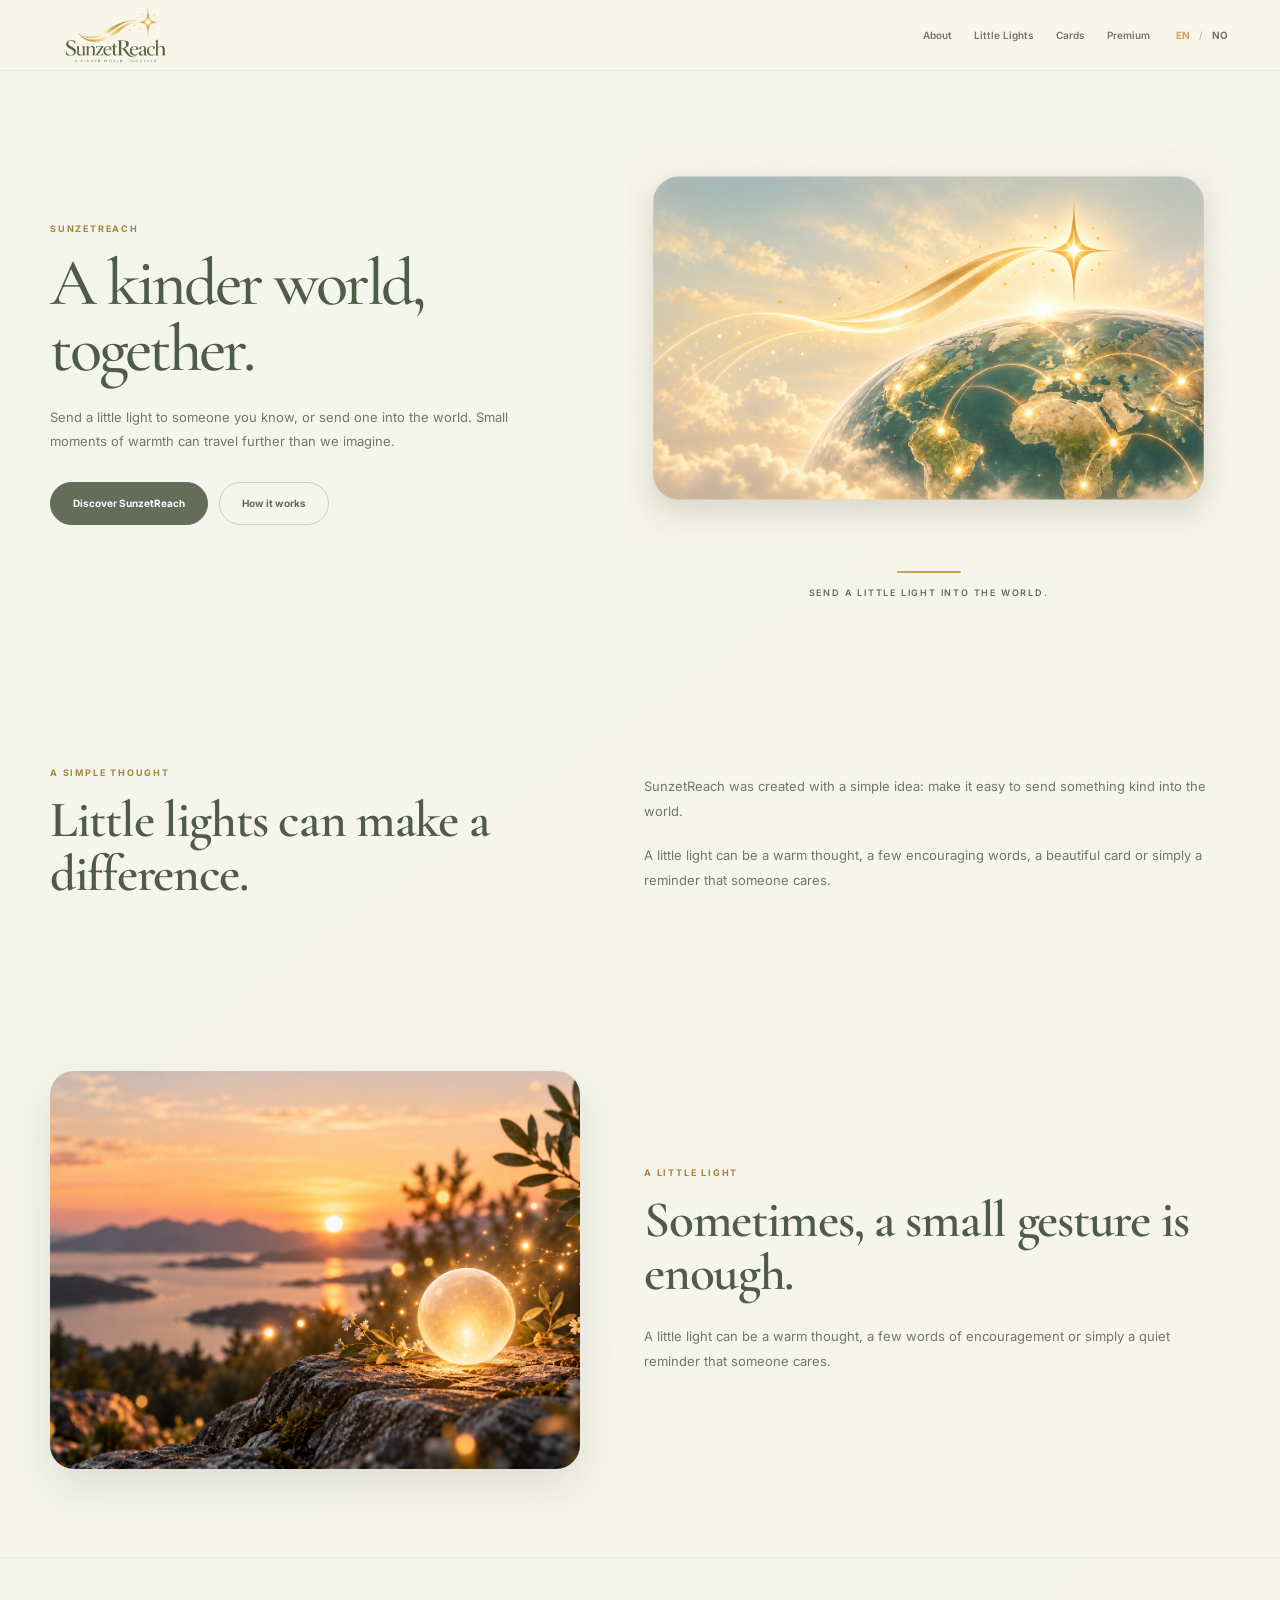
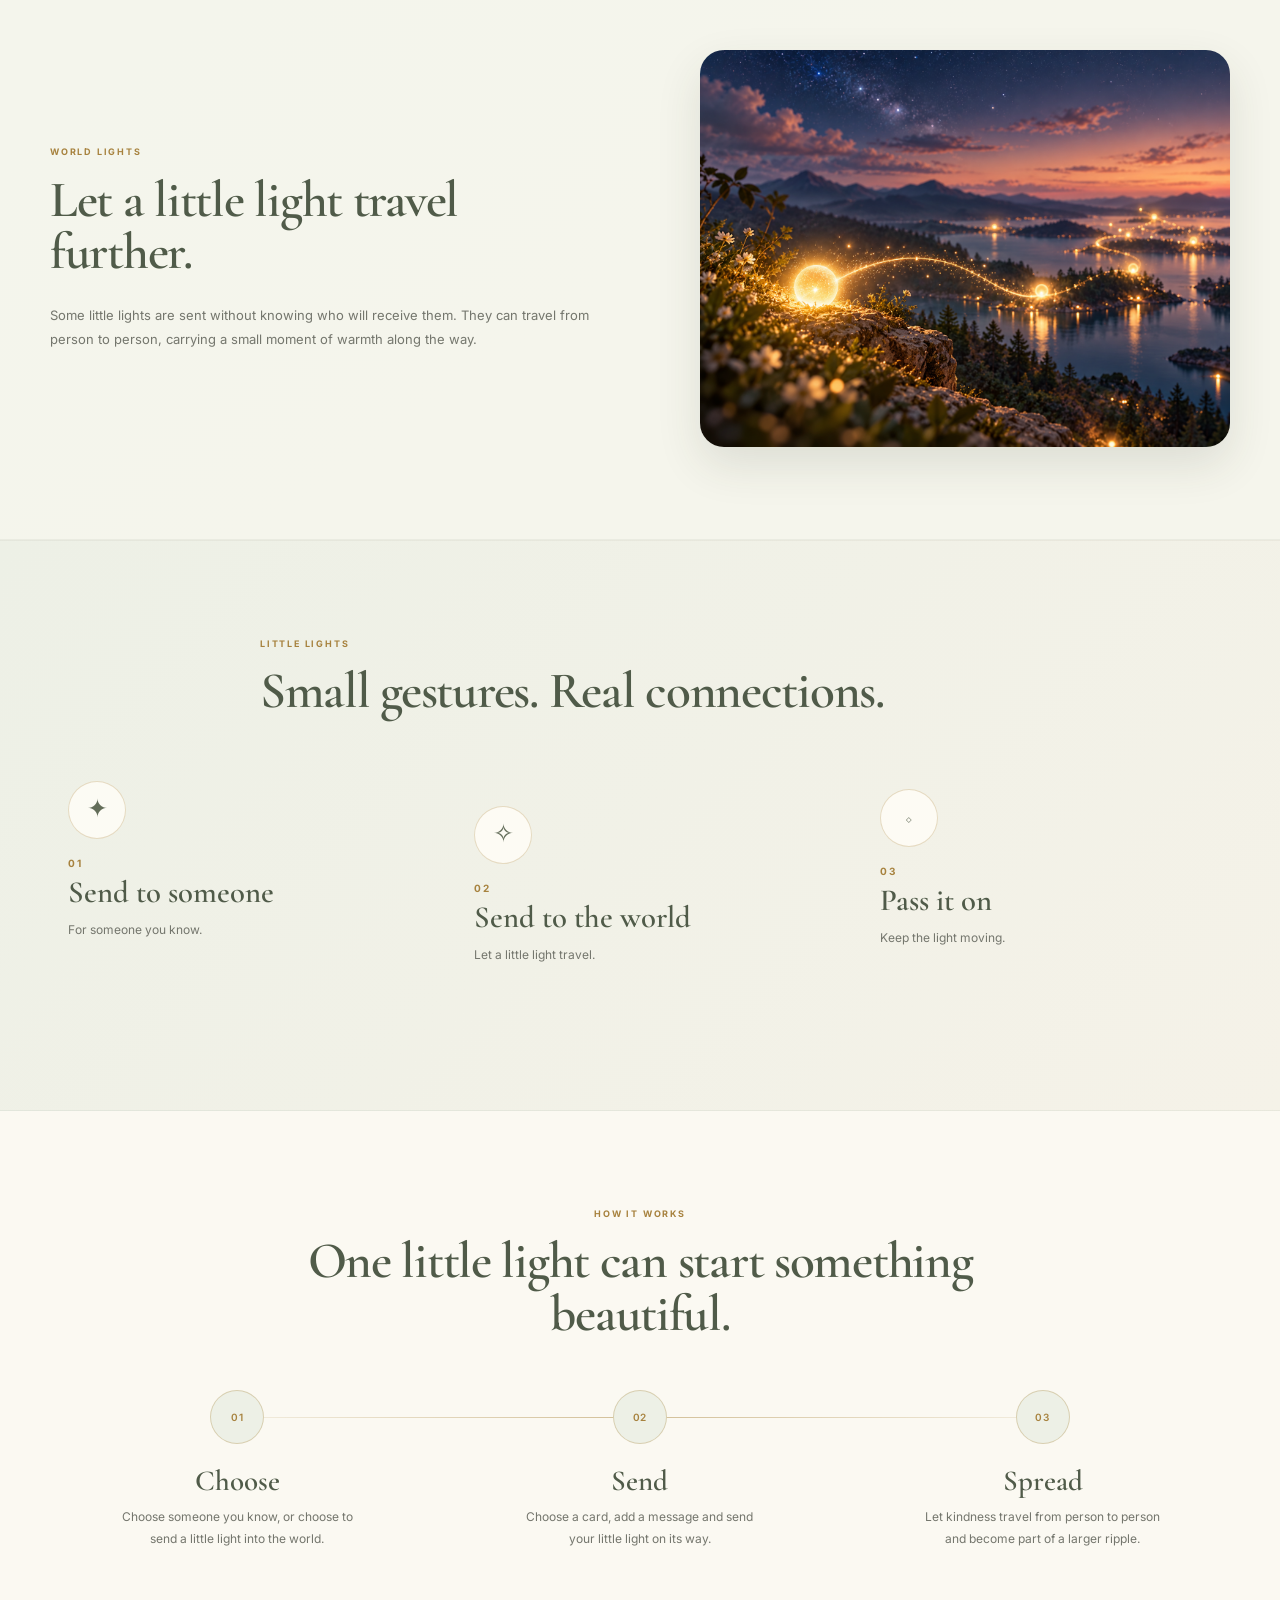
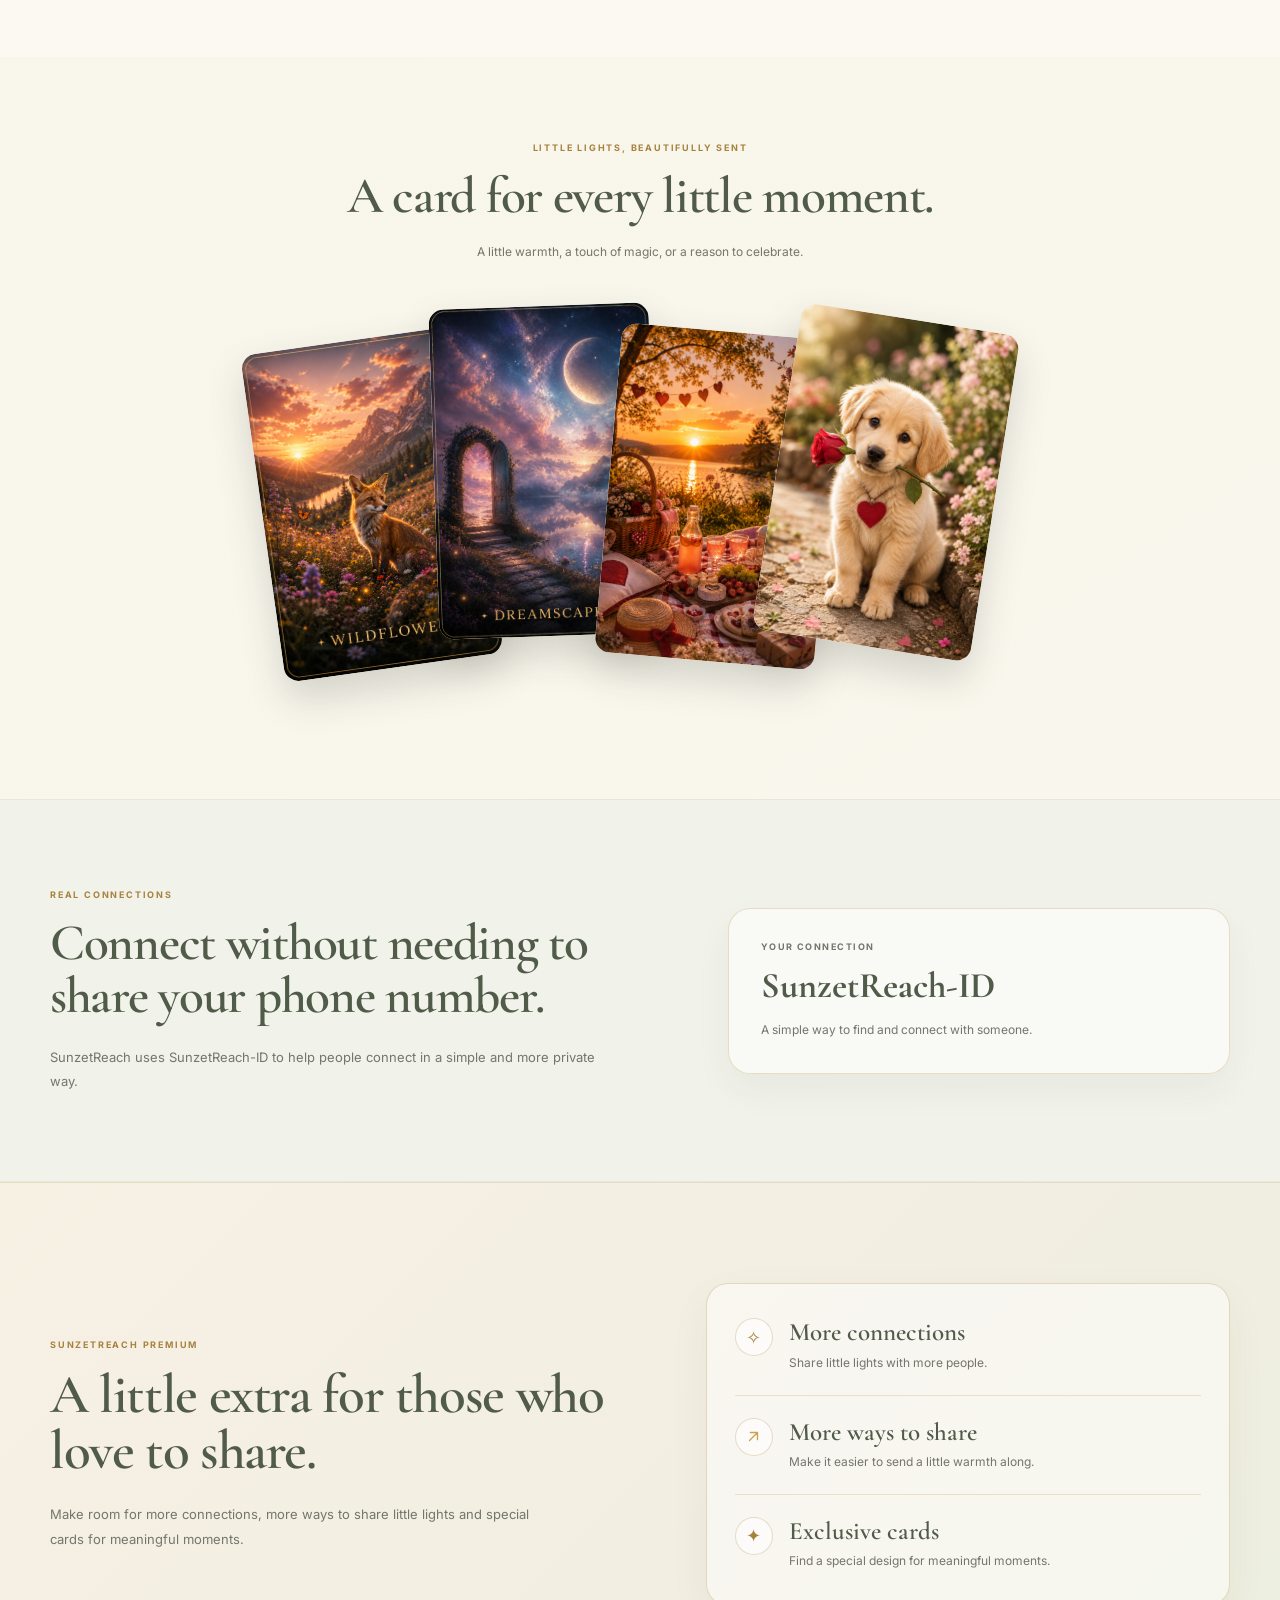
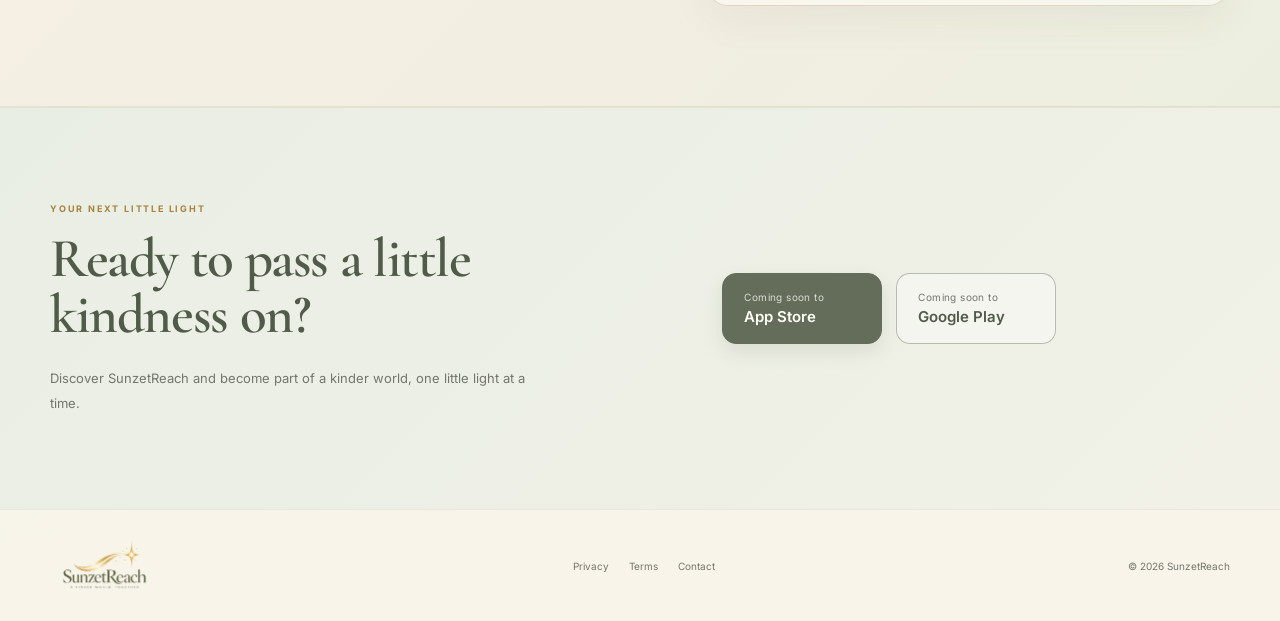
==== index.html @ e2c79ede "Wrap hero image in a frame div" ====
<!DOCTYPE html>
<html lang="en">
<head>
  <meta charset="UTF-8" />
  <meta name="viewport" content="width=device-width, initial-scale=1.0" />
  <meta name="description" content="SunzetReach — little lights, real connections. Send a little light to someone you know or into the world." />
  <title>SunzetReach — A Kinder World, Together</title>

  <link rel="preconnect" href="https://fonts.googleapis.com" />
  <link rel="preconnect" href="https://fonts.gstatic.com" crossorigin />
  <link href="https://fonts.googleapis.com/css2?family=Cormorant+Garamond:ital,wght@0,500;0,600;1,600&family=Inter:wght@400;500;600;700&display=swap" rel="stylesheet" />
  <link rel="stylesheet" href="style.css" />

</head>

<body>
  <!-- HEADER -->
  <header class="site-header">
    <div class="page-shell header-inner">
      <a href="index.html" class="brand" aria-label="SunzetReach home">
        <img src="sunzetreach-logo.png" alt="SunzetReach logo" class="brand-logo" />
      </a>
      <div class="header-actions">
        <nav class="main-nav" aria-label="Main navigation">
          <a href="#about" data-en="About" data-no="Om SunzetReach">About</a>
          <a href="#lights" data-en="Little Lights" data-no="Lysglimt">Little Lights</a>
          <a href="#cards" data-en="Cards" data-no="Kort">Cards</a>
          <a href="#premium" data-en="Premium" data-no="Premium">Premium</a>
        </nav>
        <div class="language-switch" aria-label="Choose language">
          <button type="button" class="language-button active" data-language="en">EN</button>
          <span aria-hidden="true">/</span>
          <button type="button" class="language-button" data-language="no">NO</button>
        </div>
      </div>
    </div>
  </header>

  <main>
    <!-- HERO -->
    <section class="hero-section">
      <div class="page-shell hero-grid">
        <div class="hero-copy">
          <p class="eyebrow" data-en="SunzetReach" data-no="SunzetReach">SunzetReach</p>
          <h1 data-en="A kinder world, together." data-no="En varmere verden, sammen.">A kinder world, together.</h1>
          <p class="hero-text" data-en="Send a little light to someone you know, or send one into the world. Small moments of warmth can travel further than we imagine." data-no="Send et lite lysglimt til noen du kjenner, eller send et ut i verden. Små øyeblikk av varme kan nå lenger enn vi tror.">Send a little light to someone you know, or send one into the world. Small moments of warmth can travel further than we imagine.</p>
          <div class="hero-buttons">
            <a href="#download" class="primary-button" data-en="Discover SunzetReach" data-no="Oppdag SunzetReach">Discover SunzetReach</a>
            <a href="#how-it-works" class="secondary-button" data-en="How it works" data-no="Slik fungerer det">How it works</a>
          </div>
        </div>
        <div class="hero-art">
          <div class="hero-logo-card">
            <div class="hero-image-frame">
              <img src="sunzetreach-hero.png.png" alt="SunzetReach" class="hero-logo" />
            </div>
            <div class="hero-logo-line"></div>
            <p data-en="Send a little light into the world." data-no="Send et lite lysglimt ut i verden.">Send a little light into the world.</p>
          </div>
        </div>
      </div>
    </section>

    <!-- ABOUT -->
    <section class="intro-section" id="about">
      <div class="page-shell intro-grid">
        <div class="intro-heading">
          <p class="eyebrow" data-en="A simple thought" data-no="En enkel tanke">A simple thought</p>
          <h2 data-en="Little lights can make a difference." data-no="Små lysglimt kan gjøre en forskjell.">Little lights can make a difference.</h2>
        </div>
        <div class="intro-copy">
          <p data-en="SunzetReach was created with a simple idea: make it easy to send something kind into the world." data-no="SunzetReach er skapt med en enkel tanke: å gjøre det enkelt å sende noe godt ut i verden.">SunzetReach was created with a simple idea: make it easy to send something kind into the world.</p>
          <p data-en="A little light can be a warm thought, a few encouraging words, a beautiful card or simply a reminder that someone cares." data-no="Et lite lysglimt kan være en varm tanke, noen oppmuntrende ord, et vakkert kort eller bare en liten påminnelse om at noen bryr seg.">A little light can be a warm thought, a few encouraging words, a beautiful card or simply a reminder that someone cares.</p>
        </div>
      </div>
    </section>

    <!-- A LITTLE LIGHT -->
    <section class="little-light-story">
      <div class="page-shell little-light-story-grid">
        <div class="little-light-story-image">
          <img src="sunzetreach-little-light.png" alt="A glowing little light beside a peaceful lake at sunset" />
        </div>
        <div class="intro-heading">
          <p class="eyebrow" data-en="A little light" data-no="Et lite lysglimt">A little light</p>
          <h2 data-en="Sometimes, a small gesture is enough." data-no="Noen ganger er en liten handling nok.">Sometimes, a small gesture is enough.</h2>
          <div class="intro-copy">
            <p data-en="A little light can be a warm thought, a few words of encouragement or simply a quiet reminder that someone cares." data-no="Et lite lysglimt kan være en varm tanke, noen oppmuntrende ord eller bare en stille påminnelse om at noen bryr seg.">A little light can be a warm thought, a few words of encouragement or simply a quiet reminder that someone cares.</p>
          </div>
        </div>
      </div>
    </section>

    <!-- WORLD LIGHTS -->
    <section class="world-lights-story" id="world-lights">
      <div class="page-shell world-lights-story-grid">
        <div class="world-lights-story-copy">
          <p class="eyebrow" data-en="World Lights" data-no="Lysglimt i verden">World Lights</p>
          <h2 data-en="Let a little light travel further." data-no="La et lite lysglimt reise videre.">Let a little light travel further.</h2>
          <p data-en="Some little lights are sent without knowing who will receive them. They can travel from person to person, carrying a small moment of warmth along the way." data-no="Noen lysglimt sendes uten at vi vet hvem som vil motta dem. De kan reise fra person til person og ta med seg et lite øyeblikk av varme på veien.">Some little lights are sent without knowing who will receive them. They can travel from person to person, carrying a small moment of warmth along the way.</p>
        </div>
        <div class="world-lights-story-image">
          <img src="sunzetreach-world-lights.png" alt="A little golden light travelling across a peaceful landscape" />
        </div>
      </div>
    </section>

    <!-- SMALL GESTURES -->
    <section class="features-section" id="lights">
      <div class="page-shell">
        <div class="section-heading">
          <p class="eyebrow" data-en="Little lights" data-no="Lysglimt">Little lights</p>
          <h2 data-en="Small gestures. Real connections." data-no="Små handlinger. Ekte forbindelser.">Small gestures. Real connections.</h2>
        </div>
        <div class="feature-grid">
          <article class="feature-card">
            <div class="feature-icon" aria-hidden="true">✦</div>
            <p class="feature-number">01</p>
            <h3 data-en="Send to someone" data-no="Send til noen">Send to someone</h3>
            <p data-en="For someone you know." data-no="For noen du kjenner.">For someone you know.</p>
          </article>
          <article class="feature-card">
            <div class="feature-icon" aria-hidden="true">✧</div>
            <p class="feature-number">02</p>
            <h3 data-en="Send to the world" data-no="Send til verden">Send to the world</h3>
            <p data-en="Let a little light travel." data-no="La et lite lysglimt reise videre.">Let a little light travel.</p>
          </article>
          <article class="feature-card">
            <div class="feature-icon" aria-hidden="true">◇</div>
            <p class="feature-number">03</p>
            <h3 data-en="Pass it on" data-no="Send det videre">Pass it on</h3>
            <p data-en="Keep the light moving." data-no="La lysglimtet bevege seg videre.">Keep the light moving.</p>
          </article>
        </div>
      </div>
    </section>

    <!-- HOW IT WORKS -->
    <section class="steps-section" id="how-it-works">
      <div class="page-shell">
        <div class="section-heading centered">
          <p class="eyebrow" data-en="How it works" data-no="Slik fungerer det">How it works</p>
          <h2 data-en="One little light can start something beautiful." data-no="Ett lite lysglimt kan starte noe vakkert.">One little light can start something beautiful.</h2>
        </div>
        <div class="steps-grid">
          <article class="step-card">
            <span class="step-number">01</span>
            <h3 data-en="Choose" data-no="Velg">Choose</h3>
            <p data-en="Choose someone you know, or choose to send a little light into the world." data-no="Velg noen du kjenner, eller velg å sende et lite lysglimt ut i verden.">Choose someone you know, or choose to send a little light into the world.</p>
          </article>
          <article class="step-card">
            <span class="step-number">02</span>
            <h3 data-en="Send" data-no="Send">Send</h3>
            <p data-en="Choose a card, add a message and send your little light on its way." data-no="Velg et kort, legg til en melding og send lysglimtet videre.">Choose a card, add a message and send your little light on its way.</p>
          </article>
          <article class="step-card">
            <span class="step-number">03</span>
            <h3 data-en="Spread" data-no="Spre">Spread</h3>
            <p data-en="Let kindness travel from person to person and become part of a larger ripple." data-no="La omtanke bevege seg fra person til person og bli en del av en større ringvirkning.">Let kindness travel from person to person and become part of a larger ripple.</p>
          </article>
        </div>
      </div>
    </section>

    <!-- CARDS: COLLAGE OF THE FOUR ORIGINAL CARD FILES -->
    <section class="cards-section" id="cards">
      <div class="page-shell">
        <div class="section-heading centered">
          <p class="eyebrow" data-en="Little lights, beautifully sent" data-no="Lysglimt, vakkert sendt">Little lights, beautifully sent</p>
          <h2 data-en="A card for every little moment." data-no="Et kort for hvert lille øyeblikk.">A card for every little moment.</h2>
          <p class="section-intro" data-en="A little warmth, a touch of magic, or a reason to celebrate." data-no="Litt varme, et snev av magi eller en anledning til å feire.">A little warmth, a touch of magic, or a reason to celebrate.</p>
        </div>

        <div class="postcard-collage" aria-label="A selection of SunzetReach cards">
          <div class="postcard postcard-wildflower">
            <img src="wildflower.png" alt="Wildflower — a fox in a sunset meadow" loading="lazy" />
          </div>
          <div class="postcard postcard-dreamscape">
            <img src="dreamscape.png" alt="Dreamscape — a magical moonlit lake and doorway" loading="lazy" />
          </div>
          <div class="postcard postcard-picnic">
            <img src="sunset-picnic.png" alt="Sunset picnic with hearts, flowers and candlelight" loading="lazy" />
          </div>
          <div class="postcard postcard-puppy">
            <img src="puppy-valentine.png" alt="Puppy Valentine with a golden puppy and a rose" loading="lazy" />
          </div>
        </div>
      </div>
    </section>

    <!-- CONNECTIONS -->
    <section class="connection-section">
      <div class="page-shell connection-inner">
        <div class="connection-copy">
          <p class="eyebrow" data-en="Real connections" data-no="Ekte forbindelser">Real connections</p>
          <h2 data-en="Connect without needing to share your phone number." data-no="Koble deg sammen uten å måtte dele telefonnummeret ditt.">Connect without needing to share your phone number.</h2>
          <p data-en="SunzetReach uses SunzetReach-ID to help people connect in a simple and more private way." data-no="SunzetReach bruker SunzetReach-ID for å gjøre det enkelt å knytte forbindelser på en mer privat måte.">SunzetReach uses SunzetReach-ID to help people connect in a simple and more private way.</p>
        </div>
        <div class="connection-card">
          <span data-en="YOUR CONNECTION" data-no="DIN FORBINDELSE">YOUR CONNECTION</span>
          <strong>SunzetReach-ID</strong>
          <p data-en="A simple way to find and connect with someone." data-no="En enkel måte å finne og koble deg sammen med noen.">A simple way to find and connect with someone.</p>
        </div>
      </div>
    </section>

    <!-- PREMIUM -->
    <section class="premium-section" id="premium">
      <div class="page-shell premium-inner">
        <div class="premium-copy">
          <p class="eyebrow" data-en="SunzetReach Premium" data-no="SunzetReach Premium">SunzetReach Premium</p>
          <h2 data-en="A little extra for those who love to share." data-no="Litt ekstra for deg som liker å dele.">A little extra for those who love to share.</h2>
          <p data-en="Make room for more connections, more ways to share little lights and special cards for meaningful moments." data-no="Få plass til flere forbindelser, flere måter å dele lysglimt på og egne kort til små og store øyeblikk.">Make room for more connections, more ways to share little lights and special cards for meaningful moments.</p>
        </div>

        <div class="premium-benefits" aria-label="Premium benefits">
          <div class="premium-benefit">
            <span class="premium-benefit-icon" aria-hidden="true">✧</span>
            <div>
              <h3 data-en="More connections" data-no="Flere forbindelser">More connections</h3>
              <p data-en="Share little lights with more people." data-no="Del lysglimt med flere mennesker.">Share little lights with more people.</p>
            </div>
          </div>
          <div class="premium-benefit">
            <span class="premium-benefit-icon premium-share-icon" aria-hidden="true">
              <svg viewBox="0 0 24 24" focusable="false" aria-hidden="true">
                <path d="M7 17 17 7M8 7h9v9" fill="none" stroke="currentColor" stroke-width="1.7" stroke-linecap="round" stroke-linejoin="round" />
              </svg>
            </span>
            <div>
              <h3 data-en="More ways to share" data-no="Flere måter å dele på">More ways to share</h3>
              <p data-en="Make it easier to send a little warmth along." data-no="Gjør det enklere å sende litt varme videre.">Make it easier to send a little warmth along.</p>
            </div>
          </div>
          <div class="premium-benefit">
            <span class="premium-benefit-icon" aria-hidden="true">✦</span>
            <div>
              <h3 data-en="Exclusive cards" data-no="Eksklusive kort">Exclusive cards</h3>
              <p data-en="Find a special design for meaningful moments." data-no="Finn et spesielt design til betydningsfulle øyeblikk.">Find a special design for meaningful moments.</p>
            </div>
          </div>
        </div>
      </div>
    </section>

    <!-- DOWNLOAD -->
    <section class="download-section" id="download">
      <div class="page-shell download-inner">
        <div class="download-copy">
          <p class="eyebrow" data-en="Your next little light" data-no="Ditt neste lysglimt">Your next little light</p>
          <h2 data-en="Ready to pass a little kindness on?" data-no="Klar for å sende litt omtanke videre?">Ready to pass a little kindness on?</h2>
          <p data-en="Discover SunzetReach and become part of a kinder world, one little light at a time." data-no="Oppdag SunzetReach og bli en del av en varmere verden – ett lite lysglimt om gangen.">Discover SunzetReach and become part of a kinder world, one little light at a time.</p>
        </div>
        <div class="download-buttons">
          <a href="#" class="download-button" aria-label="App Store link coming soon">
            <span data-en="Coming soon to" data-no="Kommer snart til">Coming soon to</span>
            <strong>App Store</strong>
          </a>
          <a href="#" class="download-button download-button-outline" aria-label="Google Play link coming soon">
            <span data-en="Coming soon to" data-no="Kommer snart til">Coming soon to</span>
            <strong>Google Play</strong>
          </a>
        </div>
      </div>
    </section>
  </main>

  <!-- FOOTER -->
  <footer class="site-footer">
    <div class="page-shell footer-inner">
      <a href="index.html" class="footer-brand"><img src="sunzetreach-logo.png" alt="" /></a>
      <nav class="footer-links" aria-label="Footer navigation">
        <a href="privacy.html" data-en="Privacy" data-no="Personvern" data-legal="privacy">Privacy</a>
        <a href="terms.html" data-en="Terms" data-no="Vilkår" data-legal="terms">Terms</a>
        <a href="mailto:sunzet.app@gmail.com" data-en="Contact" data-no="Kontakt">Contact</a>
      </nav>
      <p>© 2026 SunzetReach</p>
    </div>
  </footer>

  <script>
    const languageButtons = document.querySelectorAll(".language-button");
    const translatedElements = document.querySelectorAll("[data-en][data-no]");

    const setLanguage = (language) => {
      document.documentElement.lang = language === "no" ? "nb" : "en";

      translatedElements.forEach((element) => {
        element.textContent = element.dataset[language];
      });

      languageButtons.forEach((button) => {
        button.classList.toggle("active", button.dataset.language === language);
      });

      document.querySelectorAll("[data-legal]").forEach((link) => {
        const legalPage = link.dataset.legal;
        if (legalPage === "privacy") {
          link.href = language === "no" ? "privacy-no.html" : "privacy.html";
        }
        if (legalPage === "terms") {
          link.href = language === "no" ? "terms-no.html" : "terms.html";
        }
      });

      localStorage.setItem("sunzetreach-language", language);
    };

    languageButtons.forEach((button) => {
      button.addEventListener("click", () => setLanguage(button.dataset.language));
    });

    const savedLanguage = localStorage.getItem("sunzetreach-language");
    const browserLanguage = navigator.language.toLowerCase().startsWith("no") ? "no" : "en";
    setLanguage(savedLanguage || browserLanguage);
  </script>
</body>
</html>
---- style.css ----
:root {
  --cream: #f8f5ea;
  --cream-light: #fcfaf5;
  --white: #ffffff;
  --sage-soft: #edf1e9;
  --sage: #7a886f;
  --olive: #636d59;
  --olive-dark: #505b49;
  --gold: #c9a44c;
  --gold-light: #ead7a6;
  --text: #3e4038;
  --muted: #74766d;
  --line: rgba(62, 64, 56, 0.1);
  --page-width: 1180px;
  --card-radius: 22px;
}

/* Reset and horizontal overflow protection */
*,
*::before,
*::after {
  box-sizing: border-box;
}

html {
  width: 100%;
  max-width: 100%;
  scroll-behavior: smooth;
  overflow-x: hidden;
  overscroll-behavior-x: none;
}

body {
  width: 100%;
  max-width: 100%;
  min-width: 0;
  margin: 0;
  overflow-x: hidden;
  overscroll-behavior-x: none;
  color: var(--text);
  background: linear-gradient(145deg, #f3f5ed 0%, var(--cream) 46%, #faf7ef 100%);
  font-family: "Inter", sans-serif;
  -webkit-font-smoothing: antialiased;
  text-rendering: optimizeLegibility;
}

img,
svg {
  display: block;
  max-width: 100%;
}

img {
  height: auto;
}

a {
  color: inherit;
  text-decoration: none;
}

button {
  font: inherit;
  -webkit-tap-highlight-color: transparent;
}

a,
button {
  -webkit-tap-highlight-color: transparent;
}

.page-shell {
  width: min(calc(100% - 48px), var(--page-width));
  min-width: 0;
  margin-inline: auto;
}

/* Header */
.site-header {
  position: sticky;
  top: 0;
  z-index: 20;
  width: 100%;
  background: rgba(248, 245, 234, 0.94);
  border-bottom: 1px solid rgba(62, 64, 56, 0.07);
  backdrop-filter: blur(12px);
}

.header-inner {
  display: flex;
  align-items: center;
  justify-content: space-between;
  min-height: 70px;
  gap: 24px;
}

.brand,
.footer-brand {
  display: inline-flex;
  align-items: center;
  flex: 0 1 auto;
  min-width: 0;
}

.brand-logo {
  display: block;
  width: 132px;
  max-width: 100%;
  height: auto;
  object-fit: contain;
}

.header-actions {
  display: flex;
  align-items: center;
  justify-content: flex-end;
  min-width: 0;
  gap: 24px;
}

.main-nav {
  display: flex;
  align-items: center;
  gap: 22px;
}

.main-nav a {
  color: var(--muted);
  font-size: 10px;
  font-weight: 600;
  white-space: nowrap;
  transition: color 160ms ease, transform 160ms ease;
}

.main-nav a:hover {
  color: var(--olive);
  transform: translateY(-1px);
}

.language-switch {
  display: flex;
  flex: 0 0 auto;
  align-items: center;
  gap: 7px;
  color: rgba(62, 64, 56, 0.35);
  font-size: 10px;
}

.language-button {
  padding: 5px 2px;
  border: 0;
  background: transparent;
  color: var(--muted);
  cursor: pointer;
  font-size: 10px;
  font-weight: 700;
}

.language-button.active {
  color: var(--gold);
}

/* Shared headings */
.eyebrow {
  margin: 0 0 14px;
  color: #a7823e;
  font-size: 9px;
  font-weight: 700;
  letter-spacing: 0.2em;
  line-height: 1.6;
  text-transform: uppercase;
}

.section-heading {
  max-width: 760px;
  margin: 0 auto 36px;
}

.section-heading h2,
.intro-heading h2,
.connection-copy h2 {
  margin: 0;
  color: var(--olive-dark);
  font-family: "Cormorant Garamond", serif;
  font-size: clamp(36px, 4vw, 54px);
  font-weight: 600;
  line-height: 1.04;
  letter-spacing: -0.025em;
}

.centered {
  text-align: center;
}

/* Hero */
.hero-section {
  padding: 76px 0 84px;
}

.hero-grid {
  display: grid;
  grid-template-columns: minmax(0, 0.92fr) minmax(0, 1.08fr);
  align-items: center;
  gap: clamp(32px, 5vw, 72px);
}

.hero-copy {
  min-width: 0;
  max-width: 570px;
}

.hero-copy h1 {
  max-width: 560px;
  margin: 0;
  color: var(--olive-dark);
  font-family: "Cormorant Garamond", serif;
  font-size: clamp(48px, 5.2vw, 72px);
  font-weight: 500;
  line-height: 0.98;
  letter-spacing: -0.045em;
}

.hero-text {
  max-width: 540px;
  margin: 24px 0 0;
  color: var(--muted);
  font-size: 13px;
  line-height: 1.85;
}

.hero-buttons {
  display: flex;
  flex-wrap: wrap;
  gap: 11px;
  margin-top: 29px;
}

.primary-button,
.secondary-button {
  display: inline-flex;
  align-items: center;
  justify-content: center;
  min-width: 0;
  min-height: 43px;
  padding: 11px 22px;
  border: 1px solid transparent;
  border-radius: 999px;
  font-size: 10px;
  font-weight: 700;
  line-height: 1.35;
  text-align: center;
  transition: transform 170ms ease, background-color 170ms ease, border-color 170ms ease;
}

.primary-button {
  border-color: var(--olive);
  background: var(--olive);
  color: var(--white);
}

.primary-button:hover {
  transform: translateY(-2px);
  background: var(--olive-dark);
}

.secondary-button {
  border-color: rgba(99, 109, 89, 0.28);
  background: transparent;
  color: var(--olive);
}

.secondary-button:hover {
  transform: translateY(-2px);
  border-color: var(--gold);
  background: rgba(255, 255, 255, 0.5);
}

.hero-art {
  width: 100%;
  min-width: 0;
  min-height: 0;
  display: flex;
  align-items: center;
  justify-content: center;
}

.hero-logo-card {
  display: flex;
  flex-direction: column;
  align-items: center;
  width: 100%;
  min-width: 0;
  min-height: 0;
  margin: 0;
  padding: 0;
  overflow: visible;
  border: 0;
  border-radius: 0;
  background: transparent;
  box-shadow: none;
}

.hero-logo {
  display: block;
  width: 100%;
  max-width: none;
  height: auto;
  aspect-ratio: auto;
  object-fit: contain;
  border: 0;
  border-radius: 20px;
  box-shadow: none;
}

.hero-logo-line {
  position: relative;
  z-index: 1;
  width: 64px;
  height: 2px;
  flex: 0 0 auto;
  margin: 22px 0 0;
  border-radius: 2px;
  background: var(--gold);
}

.hero-logo-card p {
  position: relative;
  z-index: 1;
  margin: 12px 0 0;
  color: var(--olive);
  font-size: 9px;
  font-weight: 600;
  letter-spacing: 0.2em;
  line-height: 1.7;
  text-align: center;
  text-transform: uppercase;
}

/* Intro story */
.intro-section {
  padding: 82px 0;
  line-height: 1.85;
}

.intro-grid {
  display: grid;
  grid-template-columns: minmax(0, 0.95fr) minmax(0, 1.05fr);
  align-items: center;
  gap: clamp(30px, 5vw, 70px);
}

.intro-heading,
.intro-copy {
  min-width: 0;
}

.intro-copy,
.intro-copy p {
  color: var(--muted);
  font-size: 13px;
  line-height: 1.9;
}

.intro-copy p {
  margin: 0;
}

.intro-copy p + p {
  margin-top: 20px;
}

.little-light-story {
  padding: 88px 0;
}

.little-light-story-grid,
.world-lights-story-grid {
  display: grid;
  grid-template-columns: minmax(0, 0.95fr) minmax(0, 1.05fr);
  align-items: center;
  gap: clamp(30px, 5vw, 70px);
}

.little-light-story-image,
.world-lights-story-image {
  width: 100%;
  min-width: 0;
  overflow: hidden;
  border-radius: 24px;
  box-shadow: 0 18px 45px rgba(50, 55, 45, 0.12);
}

.little-light-story-image img,
.world-lights-story-image img {
  display: block;
  width: 100%;
  height: auto;
  aspect-ratio: 4 / 3;
  object-fit: cover;
  object-position: center;
}

.little-light-story-grid .intro-heading {
  display: flex;
  flex-direction: column;
  justify-content: center;
}

.little-light-story-grid .intro-copy {
  margin-top: 24px;
}

.world-lights-story {
  padding: 92px 0;
  background: rgba(244, 246, 238, 0.72);
  border-top: 1px solid rgba(62, 64, 56, 0.06);
  border-bottom: 1px solid rgba(62, 64, 56, 0.06);
}

.world-lights-story-grid {
  grid-template-columns: minmax(0, 1.05fr) minmax(0, 0.95fr);
}

.world-lights-story-copy {
  min-width: 0;
  max-width: 600px;
}

.world-lights-story-copy h2 {
  max-width: 520px;
  margin: 0;
  color: var(--olive-dark);
  font-family: "Cormorant Garamond", serif;
  font-size: clamp(39px, 4vw, 56px);
  font-weight: 600;
  line-height: 1.03;
  letter-spacing: -0.025em;
}

.world-lights-story-copy p:last-child {
  max-width: 600px;
  margin: 24px 0 0;
  color: var(--muted);
  font-size: 13px;
  line-height: 1.85;
}

/* Little lights / feature list */
.features-section {
  position: relative;
  padding: 96px 0 108px;
  background: linear-gradient(135deg, #edf0e6 0%, #f5f2e8 100%);
  border-top: 1px solid rgba(62, 64, 56, 0.06);
  border-bottom: 1px solid rgba(62, 64, 56, 0.06);
}

.features-section .section-heading {
  max-width: 760px;
  margin: 0 auto 38px;
}

.feature-grid {
  display: grid;
  grid-template-columns: repeat(3, minmax(0, 1fr));
  align-items: start;
  gap: clamp(18px, 3vw, 40px);
  min-width: 0;
}

.feature-card {
  position: relative;
  min-width: 0;
  min-height: 220px;
  padding: 24px 18px 22px;
  background: transparent;
  border: 0;
  border-radius: 0;
  box-shadow: none;
  transition: transform 180ms ease;
}

.feature-card:nth-child(2) {
  margin-top: 25px;
}

.feature-card:nth-child(3) {
  margin-top: 8px;
}

.feature-icon {
  display: flex;
  align-items: center;
  justify-content: center;
  width: 58px;
  height: 58px;
  margin: 0 0 18px;
  border: 1px solid rgba(176, 143, 76, 0.3);
  border-radius: 50%;
  background: rgba(255, 253, 247, 0.82);
  color: var(--olive);
  font-family: "Cormorant Garamond", serif;
  font-size: 25px;
  line-height: 1;
}

.feature-number {
  margin: 0 0 8px;
  color: #a7823e;
  font-size: 10px;
  font-weight: 700;
  letter-spacing: 0.18em;
}

.feature-card h3 {
  margin: 0 0 10px;
  color: var(--olive-dark);
  font-family: "Cormorant Garamond", serif;
  font-size: clamp(25px, 2.4vw, 31px);
  font-weight: 600;
  line-height: 1.05;
}

.feature-card > p:last-child {
  max-width: 245px;
  margin: 0;
  color: var(--muted);
  font-size: 12px;
  line-height: 1.8;
}

.feature-card:hover {
  transform: translateY(-4px);
}

/* How it works */
.steps-section {
  padding: 96px 0 108px;
  background: #fbf9f2;
  border-top: 0;
}

.steps-section .section-heading {
  max-width: 780px;
  margin: 0 auto 48px;
}

.steps-grid {
  position: relative;
  display: grid;
  grid-template-columns: repeat(3, minmax(0, 1fr));
  align-items: start;
  gap: 28px;
  min-width: 0;
}

.steps-grid::before {
  content: "";
  position: absolute;
  top: 27px;
  left: 16.5%;
  right: 16.5%;
  height: 1px;
  background: linear-gradient(90deg, rgba(176, 143, 76, 0.12), rgba(176, 143, 76, 0.55), rgba(176, 143, 76, 0.12));
}

.step-card {
  position: relative;
  min-width: 0;
  padding: 0 18px;
  text-align: center;
  background: transparent;
  border: 0;
  box-shadow: none;
}

.step-number {
  position: relative;
  z-index: 1;
  display: flex;
  align-items: center;
  justify-content: center;
  width: 54px;
  height: 54px;
  margin: 0 auto 22px;
  border: 1px solid rgba(176, 143, 76, 0.35);
  border-radius: 50%;
  background: #edf0e6;
  color: #a7823e;
  font-family: "Inter", sans-serif;
  font-size: 10px;
  font-weight: 600;
  letter-spacing: 0.08em;
}

.step-card h3 {
  margin: 0 0 10px;
  color: var(--olive-dark);
  font-family: "Cormorant Garamond", serif;
  font-size: 29px;
  font-weight: 600;
  line-height: 1.05;
}

.step-card p {
  max-width: 250px;
  margin: 0 auto;
  color: var(--muted);
  font-size: 12px;
  line-height: 1.8;
}

/* Card gallery */
.cards-section {
  padding: 84px 0 100px;
  overflow: hidden;
}

.cards-section .section-heading {
  max-width: 760px;
  margin: 0 auto 0;
  text-align: center;
}

.cards-section .section-intro {
  max-width: 560px;
  margin: 18px auto 0;
  color: var(--muted);
  font-size: 12px;
  line-height: 1.8;
}

.postcard-collage {
  position: relative;
  width: min(100%, 760px);
  height: 395px;
  margin: 42px auto 0;
  overflow: visible;
}

.postcard {
  position: absolute;
  top: 26px;
  width: 220px;
  aspect-ratio: 2 / 3;
  overflow: hidden;
  border-radius: 15px;
  background: #ece5d6;
  box-shadow: 0 18px 38px rgba(45, 48, 39, 0.18);
  transform-origin: 50% 85%;
  transition: transform 220ms ease, box-shadow 220ms ease;
}

.postcard img {
  display: block;
  width: 100%;
  height: 100%;
  object-fit: cover;
}

.postcard-wildflower { left: 18px; top: 34px; transform: rotate(-8deg); z-index: 1; }
.postcard-dreamscape { left: 178px; top: 2px; transform: rotate(-2deg); z-index: 2; }
.postcard-picnic { left: 338px; top: 27px; transform: rotate(5deg); z-index: 3; }
.postcard-puppy { left: 498px; top: 12px; transform: rotate(9deg); z-index: 4; }

.postcard:hover {
  transform: translateY(-8px) rotate(0deg) scale(1.025);
  box-shadow: 0 24px 45px rgba(45, 48, 39, 0.24);
  z-index: 8;
}

/* Connections */
.connection-section {
  padding: 88px 0;
  background: rgba(237, 241, 233, 0.62);
  border-top: 1px solid rgba(99, 109, 89, 0.08);
  border-bottom: 1px solid rgba(99, 109, 89, 0.08);
}

.connection-inner {
  display: grid;
  grid-template-columns: minmax(0, 1.1fr) minmax(280px, 0.9fr);
  align-items: center;
  gap: clamp(30px, 5vw, 70px);
}

.connection-copy {
  max-width: 650px;
  min-width: 0;
}

.connection-copy > p:not(.eyebrow) {
  max-width: 570px;
  margin: 22px 0 0;
  color: var(--muted);
  font-size: 13px;
  line-height: 1.85;
}

.connection-card {
  min-width: 0;
  padding: 32px;
  border: 1px solid rgba(184, 148, 73, 0.28);
  border-radius: 22px;
  background: rgba(255, 255, 255, 0.54);
  box-shadow: 0 16px 36px rgba(54, 58, 47, 0.055);
}

.connection-card > span {
  display: block;
  margin-bottom: 12px;
  color: var(--muted);
  font-size: 9px;
  font-weight: 700;
  letter-spacing: 0.16em;
}

.connection-card strong {
  display: block;
  color: var(--olive-dark);
  font-family: "Cormorant Garamond", serif;
  font-size: clamp(26px, 3vw, 36px);
  overflow-wrap: anywhere;
}

.connection-card p {
  margin: 12px 0 0;
  color: var(--muted);
  font-size: 12px;
  line-height: 1.8;
}

/* Premium */
.premium-section {
  position: relative;
  overflow: hidden;
  padding: 100px 0;
  background: linear-gradient(135deg, #f7f1e4 0%, #f2eee2 58%, #ecefdf 100%);
  border-top: 1px solid rgba(176, 143, 76, 0.18);
  border-bottom: 1px solid rgba(176, 143, 76, 0.18);
}

.premium-inner {
  display: grid;
  grid-template-columns: minmax(0, 1.05fr) minmax(300px, 0.95fr);
  align-items: center;
  gap: clamp(32px, 6vw, 80px);
}

.premium-copy {
  min-width: 0;
  max-width: 590px;
}

.premium-copy .eyebrow,
.download-copy .eyebrow {
  color: #a7823e;
}

.premium-copy h2,
.download-copy h2 {
  max-width: 560px;
  margin: 0;
  color: var(--olive-dark);
  font-family: "Cormorant Garamond", serif;
  font-size: clamp(40px, 4.3vw, 58px);
  font-weight: 600;
  line-height: 1.03;
  letter-spacing: -0.025em;
}

.premium-copy > p:not(.eyebrow),
.download-copy > p:not(.eyebrow) {
  max-width: 490px;
  margin: 22px 0 0;
  color: var(--muted);
  font-size: 13px;
  line-height: 1.9;
}

.premium-benefits {
  min-width: 0;
  padding: 12px 28px;
  border: 1px solid rgba(176, 143, 76, 0.3);
  border-radius: 22px;
  background: rgba(255, 255, 255, 0.48);
  box-shadow: 0 15px 40px rgba(64, 58, 39, 0.055);
}

.premium-benefit {
  display: grid;
  grid-template-columns: 38px minmax(0, 1fr);
  align-items: start;
  gap: 16px;
  padding: 22px 0;
}

.premium-benefit + .premium-benefit {
  border-top: 1px solid rgba(176, 143, 76, 0.22);
}

.premium-benefit-icon {
  display: grid;
  place-items: center;
  width: 38px;
  height: 38px;
  border: 1px solid rgba(176, 143, 76, 0.3);
  border-radius: 50%;
  background: rgba(255, 255, 255, 0.58);
  color: #a7823e;
  font-size: 18px;
}

.premium-share-icon,
.premium-share-icon svg {
  color: var(--gold);
}

.premium-share-icon svg {
  width: 19px;
  height: 19px;
  stroke: var(--gold);
}

.premium-benefit h3 {
  margin: 1px 0 6px;
  color: var(--olive-dark);
  font-family: "Cormorant Garamond", serif;
  font-size: 25px;
  font-weight: 600;
  line-height: 1.05;
}

.premium-benefit p {
  margin: 0;
  color: var(--muted);
  font-size: 12px;
  line-height: 1.75;
}

/* Download section and footer */
.download-section {
  padding: 94px 0;
  background: linear-gradient(135deg, #e9eee4 0%, #f1f1e7 100%);
  border-top: 1px solid rgba(62, 64, 56, 0.07);
}

.download-inner {
  display: grid;
  grid-template-columns: minmax(0, 1.1fr) minmax(280px, 0.9fr);
  align-items: center;
  gap: 52px;
}

.download-copy {
  min-width: 0;
  max-width: 610px;
}

.download-buttons {
  display: flex;
  flex-wrap: wrap;
  justify-content: flex-start;
  align-items: stretch;
  gap: 14px;
  min-width: 0;
}

.download-button {
  display: block;
  min-width: 160px;
  padding: 17px 21px;
  border: 1px solid var(--olive);
  border-radius: 14px;
  background: var(--olive);
  color: #fffdf6;
  text-decoration: none;
  box-shadow: 0 8px 20px rgba(48, 57, 43, 0.1);
  transition: transform 180ms ease, box-shadow 180ms ease, background 180ms ease;
}

.download-button span {
  display: block;
  margin-bottom: 4px;
  color: rgba(255, 253, 246, 0.78);
  font-size: 10px;
  letter-spacing: 0.04em;
}

.download-button strong {
  display: block;
  color: #fffdf6;
  font-size: 15px;
  font-weight: 600;
}

.download-button:hover {
  transform: translateY(-2px);
  box-shadow: 0 12px 26px rgba(48, 57, 43, 0.16);
}

.download-button-outline {
  border-color: rgba(99, 109, 89, 0.42);
  background: rgba(255, 255, 255, 0.36);
  color: var(--olive-dark);
  box-shadow: none;
}

.download-button-outline span {
  color: var(--muted);
}

.download-button-outline strong {
  color: var(--olive-dark);
}

.download-button-outline:hover {
  background: rgba(255, 255, 255, 0.7);
  box-shadow: 0 10px 24px rgba(48, 57, 43, 0.08);
}

.site-footer {
  padding: 28px 0;
  border-top: 1px solid rgba(62, 64, 56, 0.08);
  background: rgba(248, 245, 234, 0.92);
}

.footer-inner {
  display: grid;
  grid-template-columns: auto 1fr auto;
  align-items: center;
  gap: 24px;
}

.footer-brand img {
  display: block;
  width: 110px;
  max-width: 100%;
  height: auto;
}

.footer-links {
  display: flex;
  flex-wrap: wrap;
  justify-content: center;
  gap: 20px;
}

.footer-links a,
.footer-inner > p {
  color: var(--muted);
  font-size: 10px;
}

.footer-inner > p {
  margin: 0;
  text-align: right;
}

/* Tablet */
@media (max-width: 950px) {
  .header-inner {
    gap: 18px;
  }

  .header-actions {
    gap: 16px;
  }

  .main-nav {
    gap: 14px;
  }

  .hero-grid {
    gap: 34px;
  }

  .connection-inner,
  .premium-inner,
  .download-inner {
    grid-template-columns: minmax(0, 1fr) minmax(0, 1fr);
    gap: 28px;
  }

  .postcard-collage {
    width: min(100%, 620px);
    height: 370px;
  }

  .postcard {
    width: 185px;
  }

  .postcard-wildflower { left: 12px; }
  .postcard-dreamscape { left: 152px; }
  .postcard-picnic { left: 292px; }
  .postcard-puppy { left: 432px; }
}

/* Mobile and narrow screens */
@media (max-width: 800px) {
  html,
  body {
    overflow-x: clip;
  }

  .page-shell {
    width: min(calc(100% - 32px), var(--page-width));
  }

  .header-inner {
    min-height: 62px;
    gap: 10px;
  }

  .brand-logo {
    width: 106px;
    height: auto;
  }

  .header-actions {
    gap: 10px;
  }

  .main-nav {
    display: none;
  }

  .hero-section {
    padding: 50px 0 58px;
  }

  .hero-grid,
  .intro-grid,
  .little-light-story-grid,
  .world-lights-story-grid,
  .connection-inner,
  .premium-inner,
  .download-inner {
    grid-template-columns: minmax(0, 1fr);
    gap: 30px;
  }

  .hero-copy,
  .intro-heading,
  .intro-copy,
  .world-lights-story-copy,
  .connection-copy,
  .download-copy {
    width: 100%;
    max-width: none;
    margin-inline: auto;
    text-align: center;
  }

  .hero-copy h1,
  .hero-text,
  .world-lights-story-copy h2,
  .world-lights-story-copy p:last-child,
  .premium-copy h2,
  .premium-copy > p:not(.eyebrow),
  .download-copy h2,
  .download-copy > p:not(.eyebrow),
  .connection-copy > p:not(.eyebrow) {
    margin-left: auto;
    margin-right: auto;
  }

  .hero-copy h1 {
    font-size: clamp(42px, 10vw, 58px);
  }

  .hero-text {
    font-size: 12px;
  }

  .hero-buttons {
    display: grid;
    grid-template-columns: repeat(2, minmax(0, 1fr));
    width: 100%;
    max-width: 520px;
    margin: 24px auto 0;
    gap: 10px;
  }

  .hero-buttons a {
    width: 100%;
    min-width: 0;
    min-height: 46px;
    padding: 11px 9px;
    white-space: normal;
    overflow-wrap: anywhere;
  }

  .hero-art,
  .hero-logo-card {
    width: 100%;
    min-height: 0;
    padding: 0;
    margin: 0;
  }

  .hero-logo {
    width: 100%;
    height: auto;
    aspect-ratio: auto;
    border-radius: 18px;
    object-fit: contain;
  }

  .hero-logo-line {
    margin-top: 18px;
  }

  .hero-logo-card p {
    max-width: 100%;
    font-size: 8px;
    letter-spacing: 0.14em;
  }

  .intro-section,
  .little-light-story,
  .world-lights-story,
  .features-section,
  .steps-section,
  .cards-section,
  .connection-section,
  .premium-section {
    padding-top: 68px;
    padding-bottom: 72px;
  }

  .little-light-story-image {
    order: 1;
  }

  .little-light-story-grid .intro-heading {
    order: 2;
  }

  .world-lights-story-copy {
    order: 1;
  }

  .world-lights-story-image {
    order: 2;
  }

  .features-section .section-heading,
  .steps-section .section-heading {
    margin-bottom: 28px;
  }

  .feature-grid {
    grid-template-columns: minmax(0, 1fr);
    gap: 12px;
  }

  .feature-card,
  .feature-card:nth-child(2),
  .feature-card:nth-child(3) {
    display: grid;
    grid-template-columns: 58px minmax(0, 1fr);
    column-gap: 16px;
    align-items: start;
    min-height: 0;
    margin: 0;
    padding: 18px 0;
  }

  .feature-icon {
    grid-column: 1;
    grid-row: 1 / span 3;
    width: 52px;
    height: 52px;
    margin: 5px 0 0;
  }

  .feature-number {
    grid-column: 2;
    margin-bottom: 5px;
  }

  .feature-card h3 {
    grid-column: 2;
    margin-bottom: 7px;
    font-size: 27px;
  }

  .feature-card > p:last-child {
    grid-column: 2;
    max-width: none;
    margin: 0;
  }

  .steps-grid {
    grid-template-columns: minmax(0, 1fr);
    gap: 28px;
  }

  .steps-grid::before {
    top: 26px;
    bottom: 26px;
    left: 26px;
    right: auto;
    width: 1px;
    height: auto;
    background: linear-gradient(180deg, rgba(176, 143, 76, 0.12), rgba(176, 143, 76, 0.55), rgba(176, 143, 76, 0.12));
  }

  .step-card {
    display: grid;
    grid-template-columns: 54px minmax(0, 1fr);
    column-gap: 18px;
    align-items: start;
    padding: 0;
    text-align: left;
  }

  .step-number {
    grid-column: 1;
    grid-row: 1 / span 2;
    margin: 0;
  }

  .step-card h3 {
    grid-column: 2;
    margin: 2px 0 7px;
    font-size: 28px;
  }

  .step-card p {
    grid-column: 2;
    max-width: none;
    margin: 0;
    text-align: left;
  }

  .postcard-collage {
    width: min(100%, 420px);
    height: 570px;
    margin-top: 32px;
  }

  .postcard {
    width: 46%;
    border-radius: 12px;
  }

  .postcard-wildflower { left: 5%; top: 8px; transform: rotate(-4deg); }
  .postcard-dreamscape { left: 50%; top: 20px; transform: rotate(4deg); }
  .postcard-picnic { left: 5%; top: 244px; transform: rotate(3deg); }
  .postcard-puppy { left: 50%; top: 265px; transform: rotate(-4deg); }

  .postcard:hover {
    transform: translateY(-4px) rotate(0deg) scale(1.01);
  }

  .connection-card {
    width: 100%;
    max-width: 600px;
    margin-inline: auto;
    padding: 26px;
  }

  .premium-benefits {
    padding: 8px 22px;
  }

  .download-section {
    padding: 70px 0;
  }

  .download-buttons {
    display: grid;
    grid-template-columns: repeat(2, minmax(0, 1fr));
    gap: 10px;
    width: 100%;
  }

  .download-button {
    width: 100%;
    min-width: 0;
    padding: 12px 8px;
    text-align: center;
    overflow-wrap: anywhere;
  }

  .download-button span {
    font-size: 9px;
  }

  .download-button strong {
    font-size: 12px;
    line-height: 1.3;
  }

  .footer-inner {
    grid-template-columns: minmax(0, 1fr);
    justify-items: center;
    gap: 16px;
    text-align: center;
  }

  .footer-inner > p {
    text-align: center;
  }
}

@media (max-width: 420px) {
  .page-shell {
    width: calc(100% - 28px);
  }

  .brand-logo {
    width: 94px;
  }

  .hero-buttons {
    gap: 7px;
  }

  .hero-buttons a {
    padding: 10px 6px;
    font-size: 9px;
  }

  .postcard-collage {
    width: min(100%, 360px);
    height: 500px;
  }

  .postcard {
    width: 44%;
  }

  .postcard-wildflower { left: 5%; top: 8px; }
  .postcard-dreamscape { left: 51%; top: 18px; }
  .postcard-picnic { left: 5%; top: 215px; }
  .postcard-puppy { left: 51%; top: 232px; }

  .premium-benefits {
    padding-inline: 16px;
  }

  .premium-benefit {
    grid-template-columns: 34px minmax(0, 1fr);
    gap: 12px;
  }

  .premium-benefit-icon {
    width: 34px;
    height: 34px;
  }
}

@media (prefers-reduced-motion: reduce) {
  *,
  *::before,
  *::after {
    scroll-behavior: auto !important;
    transition: none !important;
  }
}


/* FINAL SAFEGUARD: keep every page locked to the viewport width.
   The page scrolls vertically only; horizontal scrolling is disabled. */
html,
body {
  width: 100%;
  max-width: 100%;
  overflow-x: hidden !important;
  overscroll-behavior-x: none;
}

body {
  position: relative;
}

main,
header,
footer,
section,
.page-shell,
.hero-grid,
.intro-grid,
.little-light-story-grid,
.world-lights-story-grid,
.feature-grid,
.steps-grid,
.connection-inner,
.premium-inner,
.download-inner,
.footer-inner {
  min-width: 0;
  max-width: 100%;
}

img,
svg,
video,
iframe {
  max-width: 100%;
}

/* Keep the rotated card artwork inside its own section. */
.cards-section {
  overflow-x: hidden;
}

.postcard-collage {
  max-width: 100%;
}
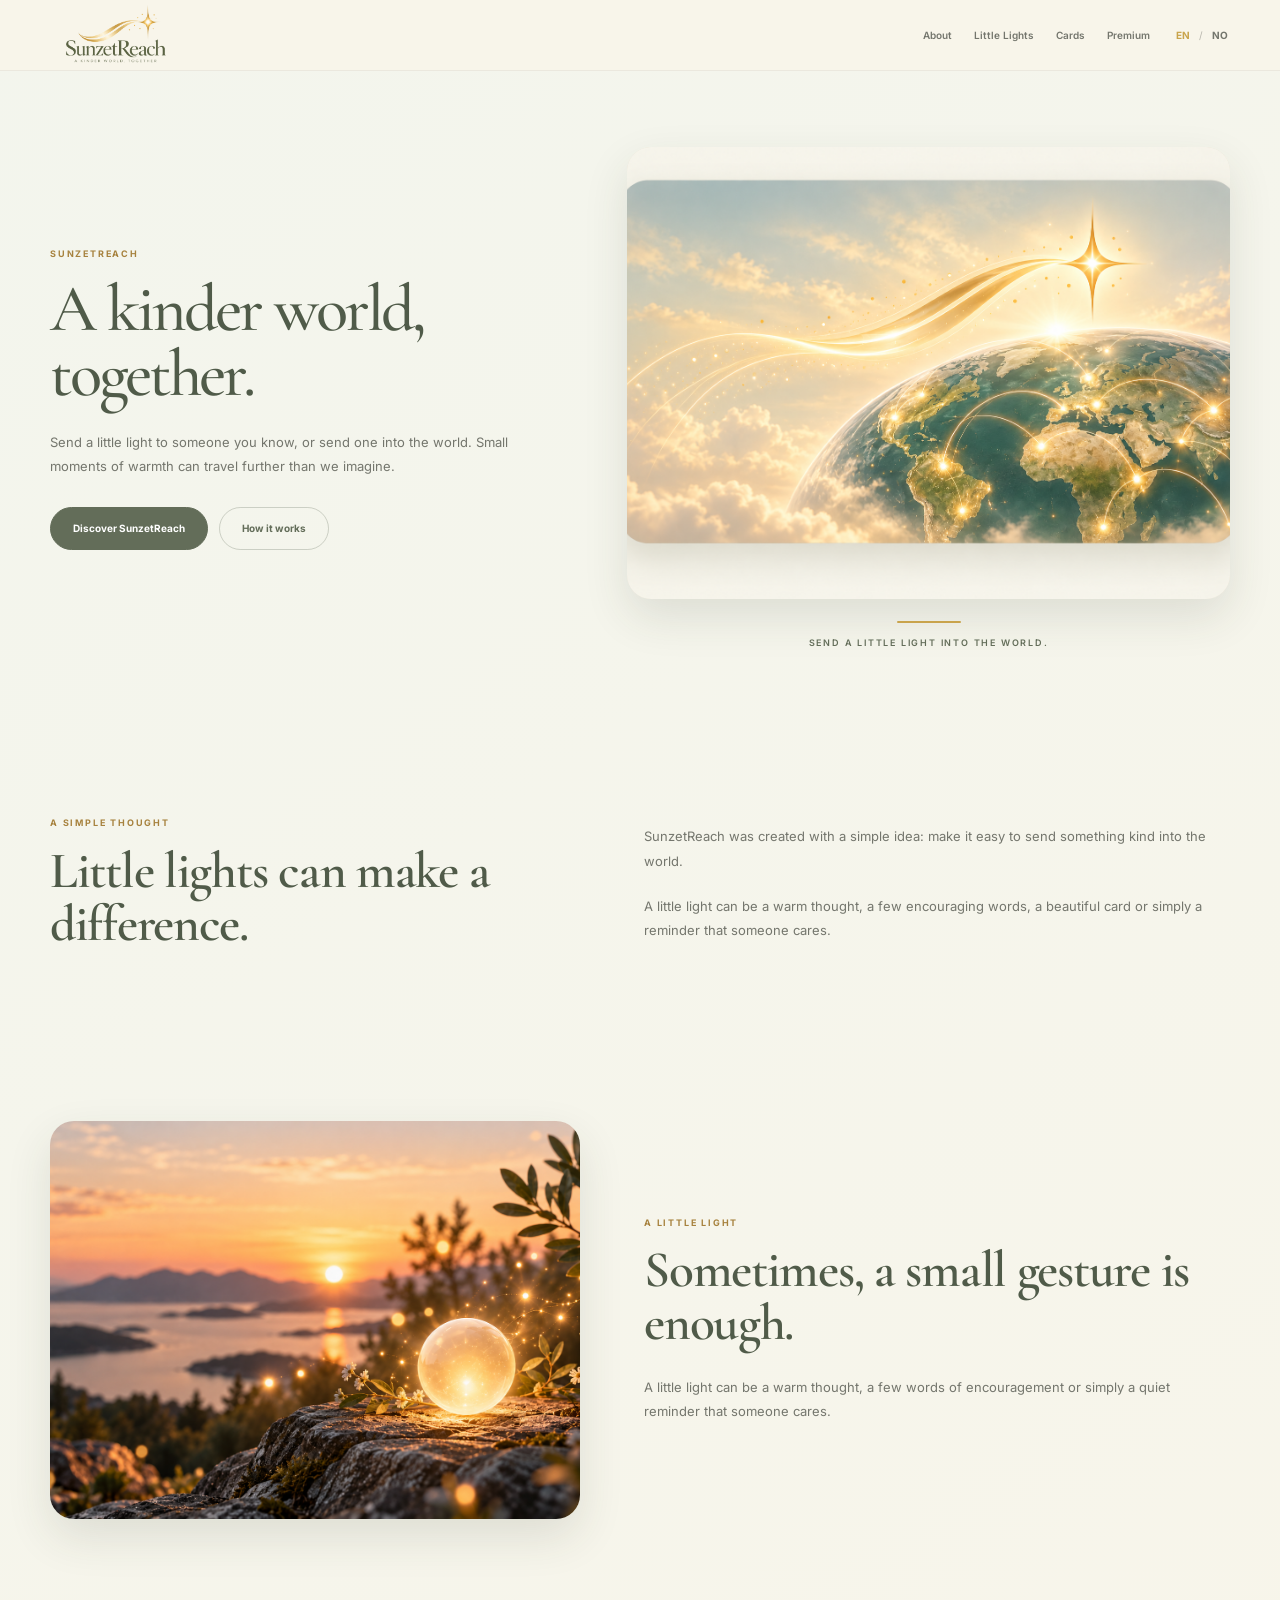
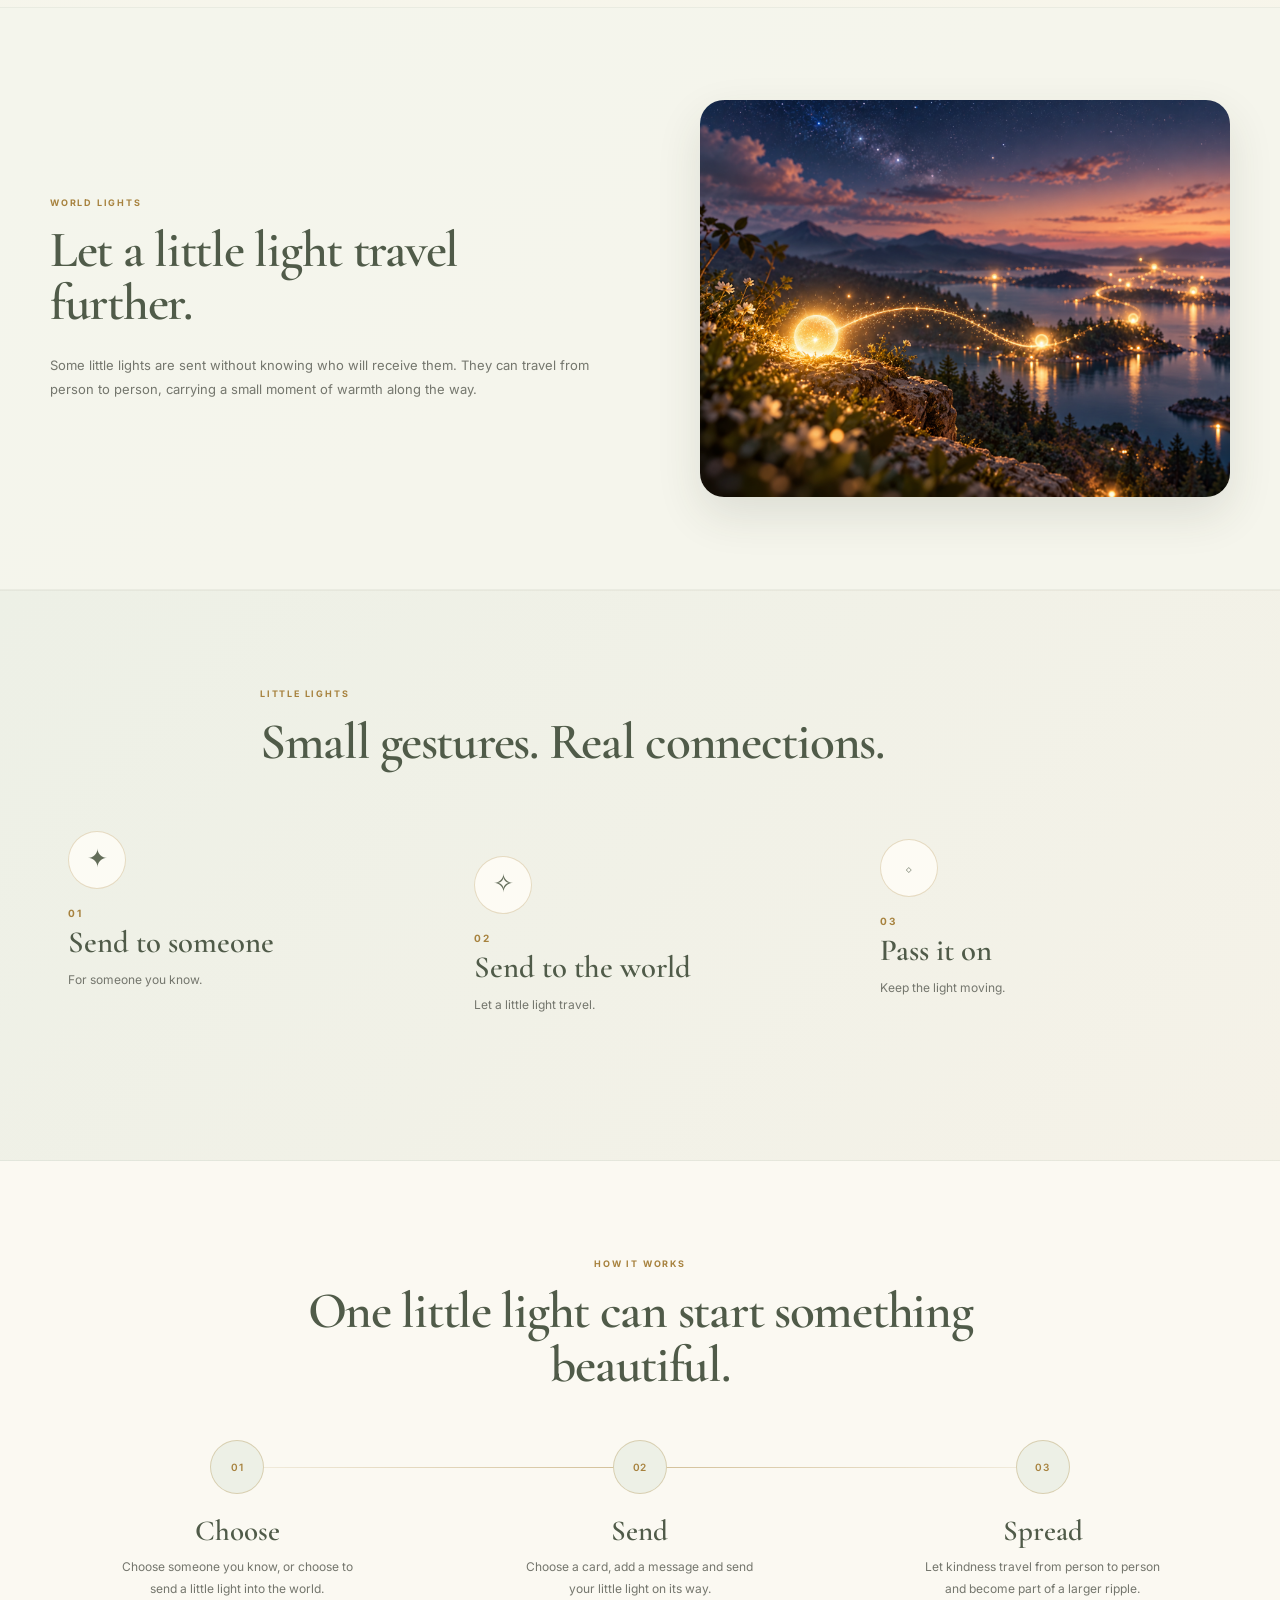
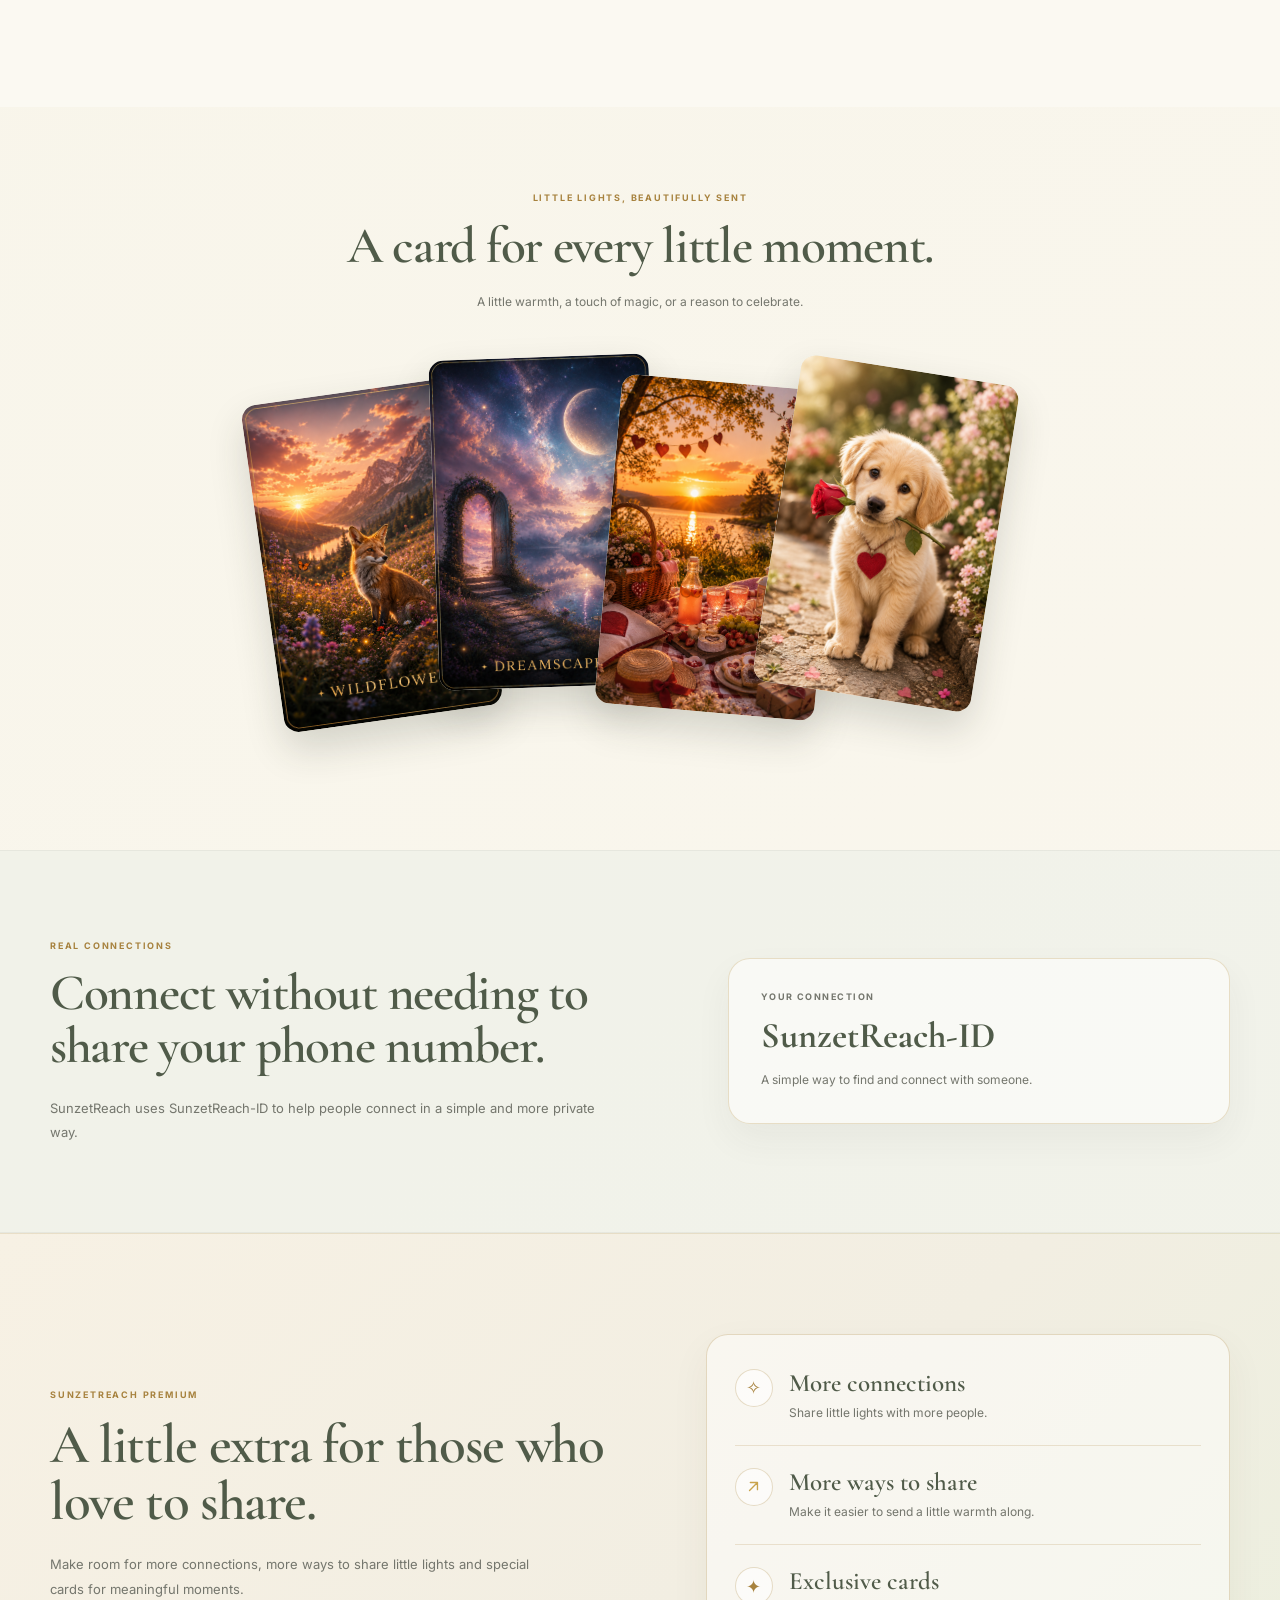
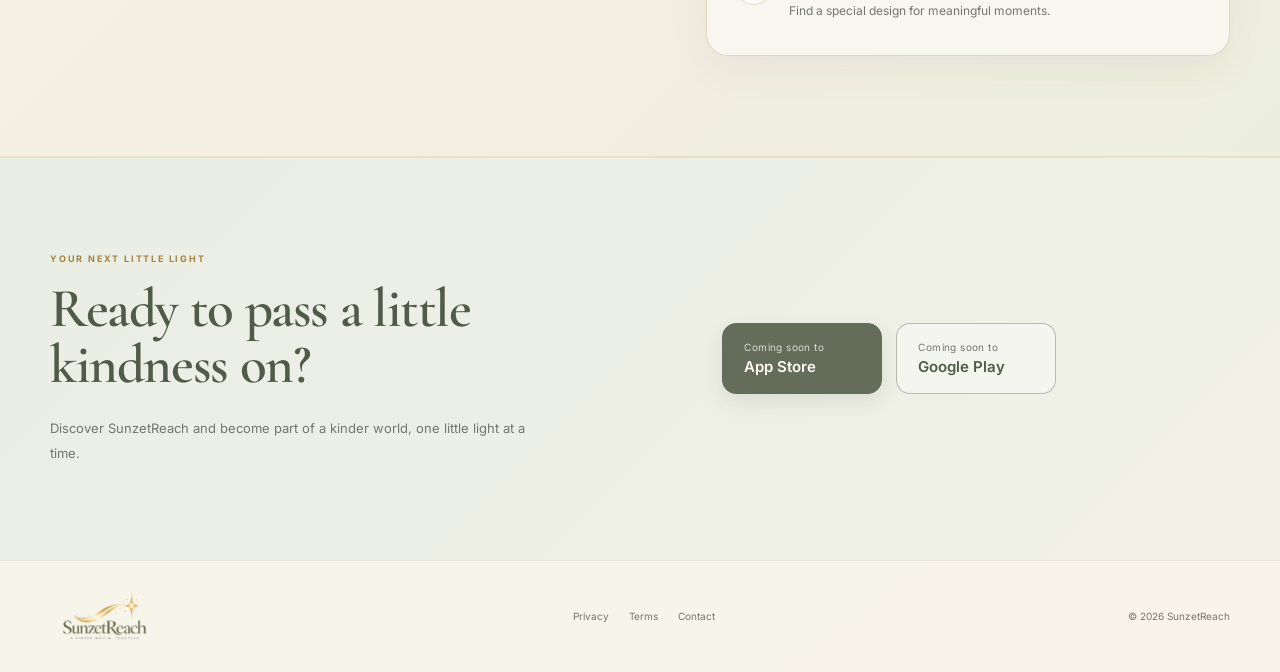
==== commit 23cb0aa4: "Update stylesheet link and fix newline at EOF Updated stylesheet link to include cache-busting query" ====
--- a/index.html
+++ b/index.html
@@ -9,7 +9,7 @@
   <link rel="preconnect" href="https://fonts.googleapis.com" />
   <link rel="preconnect" href="https://fonts.gstatic.com" crossorigin />
   <link href="https://fonts.googleapis.com/css2?family=Cormorant+Garamond:ital,wght@0,500;0,600;1,600&family=Inter:wght@400;500;600;700&display=swap" rel="stylesheet" />
-  <link rel="stylesheet" href="style.css" />
+  <link rel="stylesheet" href="style.css?v=20261024-3" />
 
 </head>
 
--- a/style.css
+++ b/style.css
@@ -278,19 +278,18 @@
 .hero-art {
   width: 100%;
   min-width: 0;
-  min-height: 0;
   display: flex;
   align-items: center;
   justify-content: center;
 }
 
+/* The image frame uses the same 4:3 proportions as the other story images. */
 .hero-logo-card {
   display: flex;
   flex-direction: column;
   align-items: center;
   width: 100%;
   min-width: 0;
-  min-height: 0;
   margin: 0;
   padding: 0;
   overflow: visible;
@@ -300,15 +299,27 @@
   box-shadow: none;
 }
 
-.hero-logo {
+.hero-image-frame {
+  display: block;
+  width: 100%;
+  min-width: 0;
+  aspect-ratio: 4 / 3;
+  overflow: hidden;
+  border-radius: 24px;
+  background: #ece5d6;
+  box-shadow: 0 18px 45px rgba(50, 55, 45, 0.12);
+}
+
+.hero-image-frame .hero-logo {
   display: block;
   width: 100%;
   max-width: none;
-  height: auto;
+  height: 100%;
   aspect-ratio: auto;
-  object-fit: contain;
+  object-fit: cover;
+  object-position: center;
   border: 0;
-  border-radius: 20px;
+  border-radius: 0;
   box-shadow: none;
 }
 
@@ -1099,12 +1110,16 @@
     margin: 0;
   }
 
-  .hero-logo {
+  .hero-image-frame {
     width: 100%;
-    height: auto;
-    aspect-ratio: auto;
-    border-radius: 18px;
-    object-fit: contain;
+    aspect-ratio: 4 / 3;
+    border-radius: 20px;
+  }
+
+  .hero-image-frame .hero-logo {
+    width: 100%;
+    height: 100%;
+    object-fit: cover;
   }
 
   .hero-logo-line {
@@ -1411,3 +1426,141 @@
 .postcard-collage {
   max-width: 100%;
 }
+
+
+/* MOBILE VIEWPORT LOCK — final override
+   Stops lateral page movement on touch devices while preserving vertical scrolling.
+   The versioned stylesheet URL in index.html also helps avoid stale mobile CSS cache. */
+html {
+  width: 100%;
+  max-width: 100%;
+  overflow-x: clip !important;
+  overscroll-behavior-x: none !important;
+}
+
+body {
+  width: 100%;
+  min-width: 0 !important;
+  max-width: 100%;
+  overflow-x: clip !important;
+  overscroll-behavior-x: none !important;
+  position: relative;
+}
+
+@supports not (overflow: clip) {
+  html,
+  body {
+    overflow-x: hidden !important;
+  }
+}
+
+@media (max-width: 800px) {
+  html,
+  body {
+    width: 100% !important;
+    max-width: 100% !important;
+    overflow-x: clip !important;
+    overscroll-behavior-x: none !important;
+    touch-action: pan-y pinch-zoom;
+  }
+
+  body > header,
+  body > main,
+  body > footer {
+    width: 100%;
+    max-width: 100%;
+    min-width: 0;
+    overflow-x: clip;
+  }
+
+  main,
+  main > section,
+  .page-shell,
+  .header-inner,
+  .footer-inner,
+  .hero-grid,
+  .intro-grid,
+  .little-light-story-grid,
+  .world-lights-story-grid,
+  .feature-grid,
+  .steps-grid,
+  .connection-inner,
+  .premium-inner,
+  .download-inner {
+    min-width: 0 !important;
+    max-width: 100% !important;
+  }
+
+  .site-header .main-nav {
+    display: none !important;
+  }
+
+  .hero-art,
+  .hero-logo-card,
+  .hero-image-frame,
+  .hero-image-frame img,
+  .hero-logo-card img.hero-logo {
+    min-width: 0 !important;
+    max-width: 100% !important;
+  }
+
+  .cards-section {
+    overflow-x: clip !important;
+  }
+
+  .postcard-collage {
+    width: min(100%, 420px) !important;
+    max-width: calc(100vw - 28px) !important;
+    overflow: clip !important;
+  }
+
+  .postcard {
+    max-width: 46%;
+  }
+
+  .postcard:hover {
+    transform: none;
+  }
+}
+
+
+/* FINAL MOBILE GESTURE LOCK
+   On small screens, permit vertical page scrolling and pinch zoom only.
+   This is intentionally a final override so it wins over earlier rules. */
+@media (max-width: 800px) {
+  html,
+  body {
+    width: 100% !important;
+    max-width: 100% !important;
+    overflow-x: hidden !important;
+    overscroll-behavior-x: none !important;
+  }
+
+  html {
+    touch-action: pan-y pinch-zoom !important;
+  }
+
+  body,
+  body * ,
+  body *::before,
+  body *::after {
+    touch-action: pan-y pinch-zoom !important;
+  }
+
+  body > header,
+  body > main,
+  body > footer,
+  main > section {
+    width: 100% !important;
+    max-width: 100% !important;
+    min-width: 0 !important;
+    overflow-x: hidden !important;
+  }
+
+  img,
+  svg,
+  video,
+  iframe {
+    max-width: 100% !important;
+  }
+}
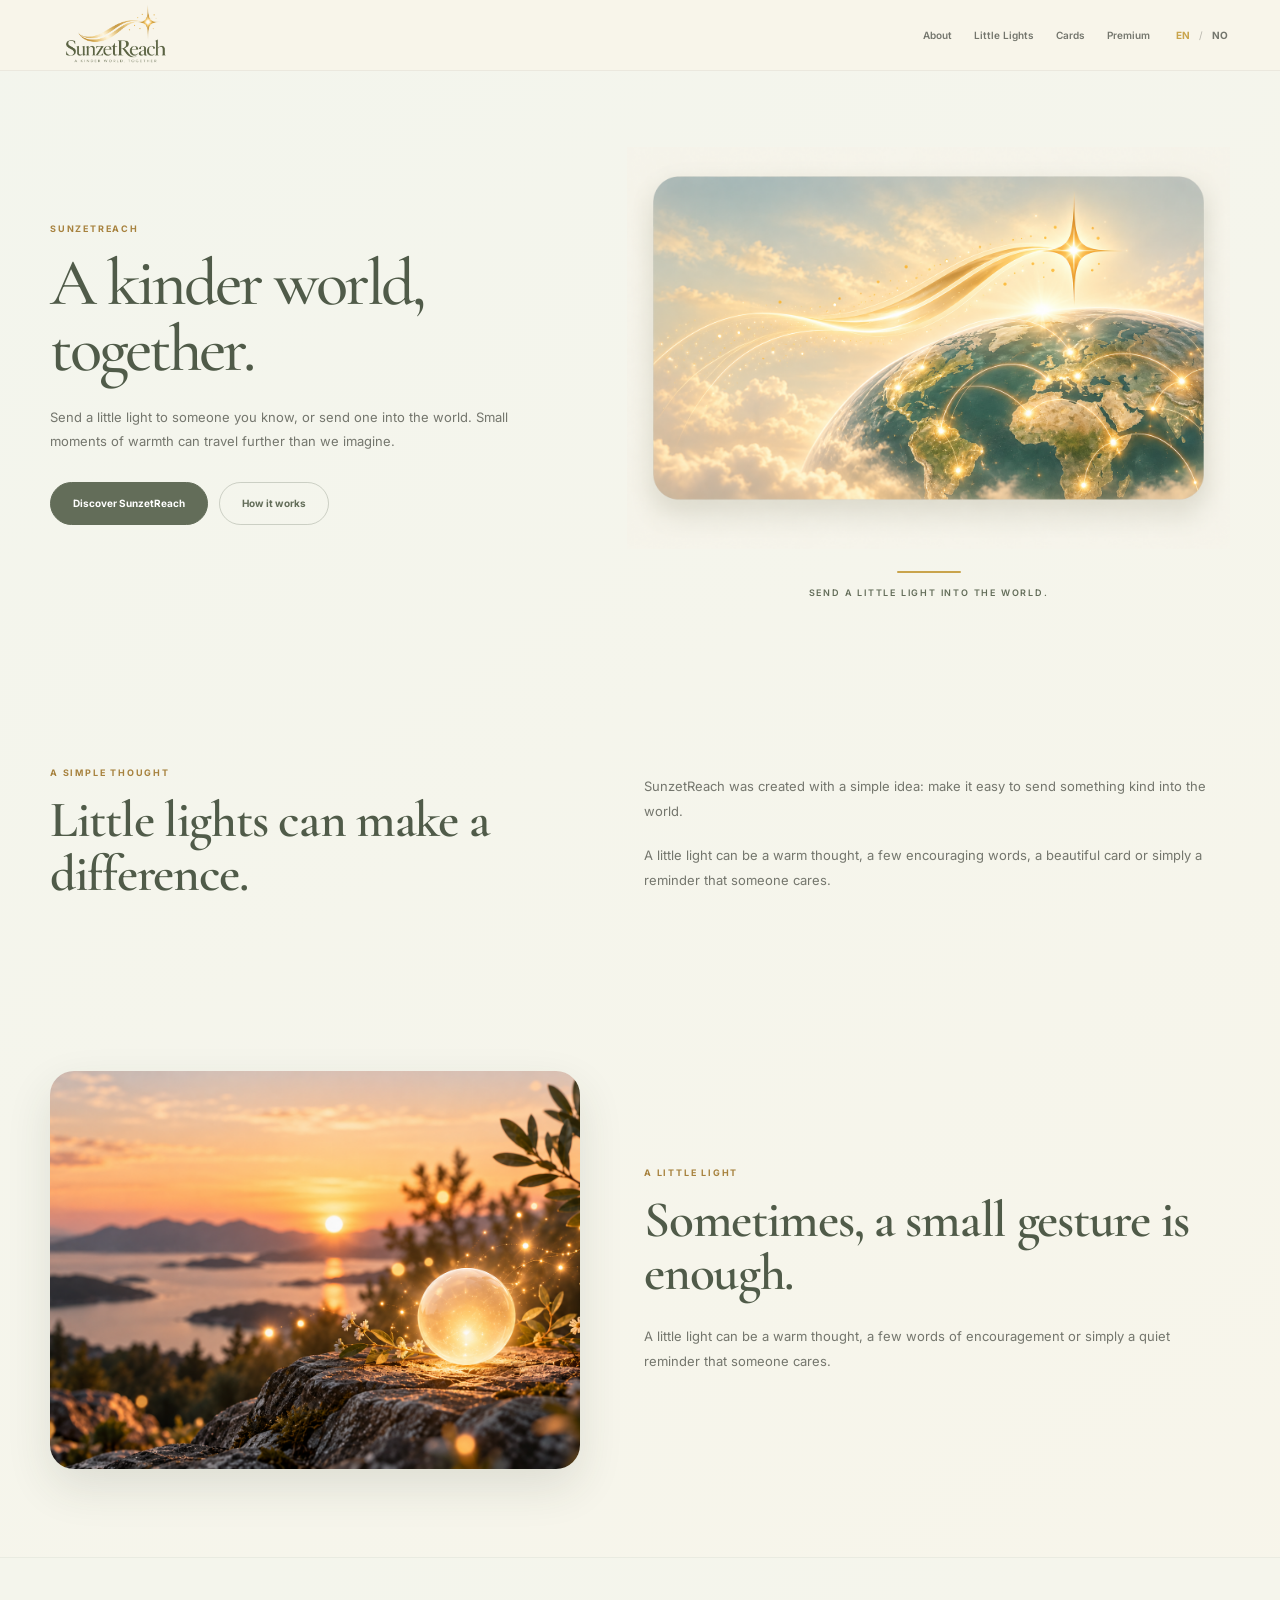
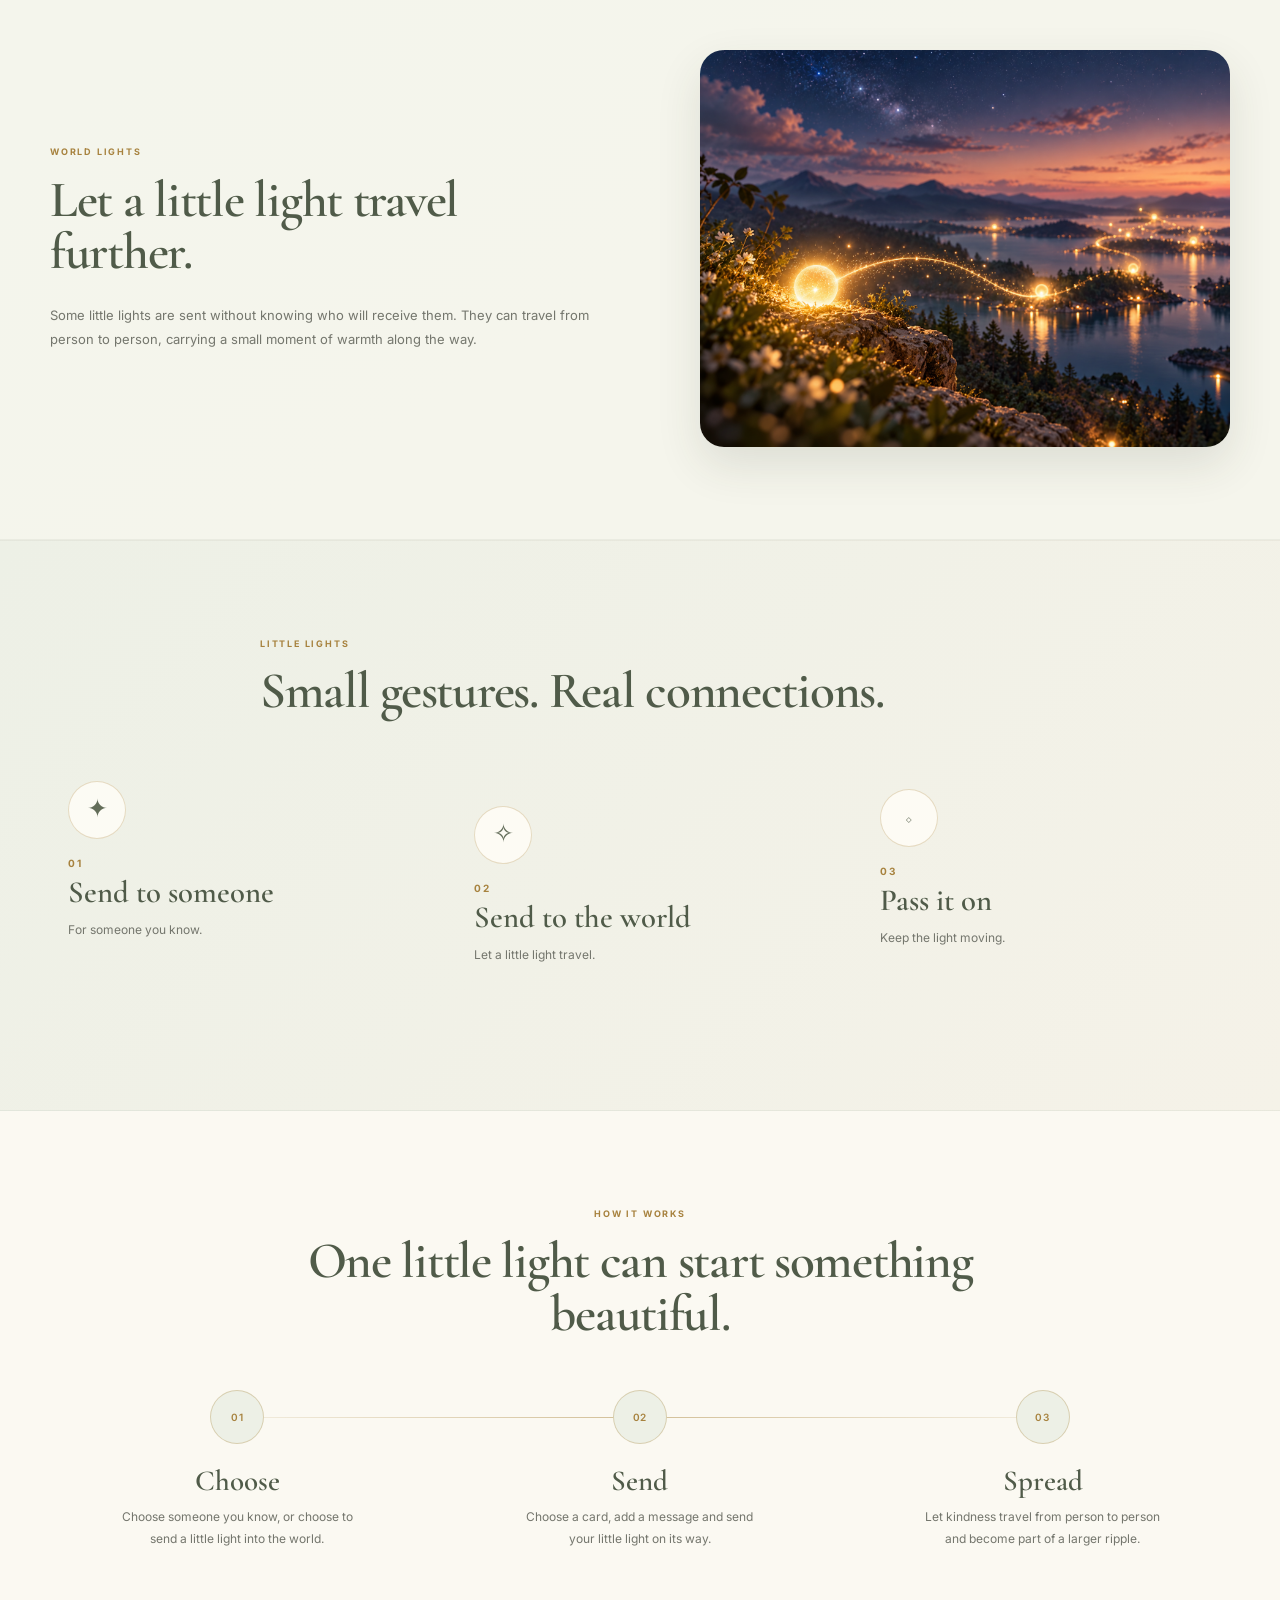
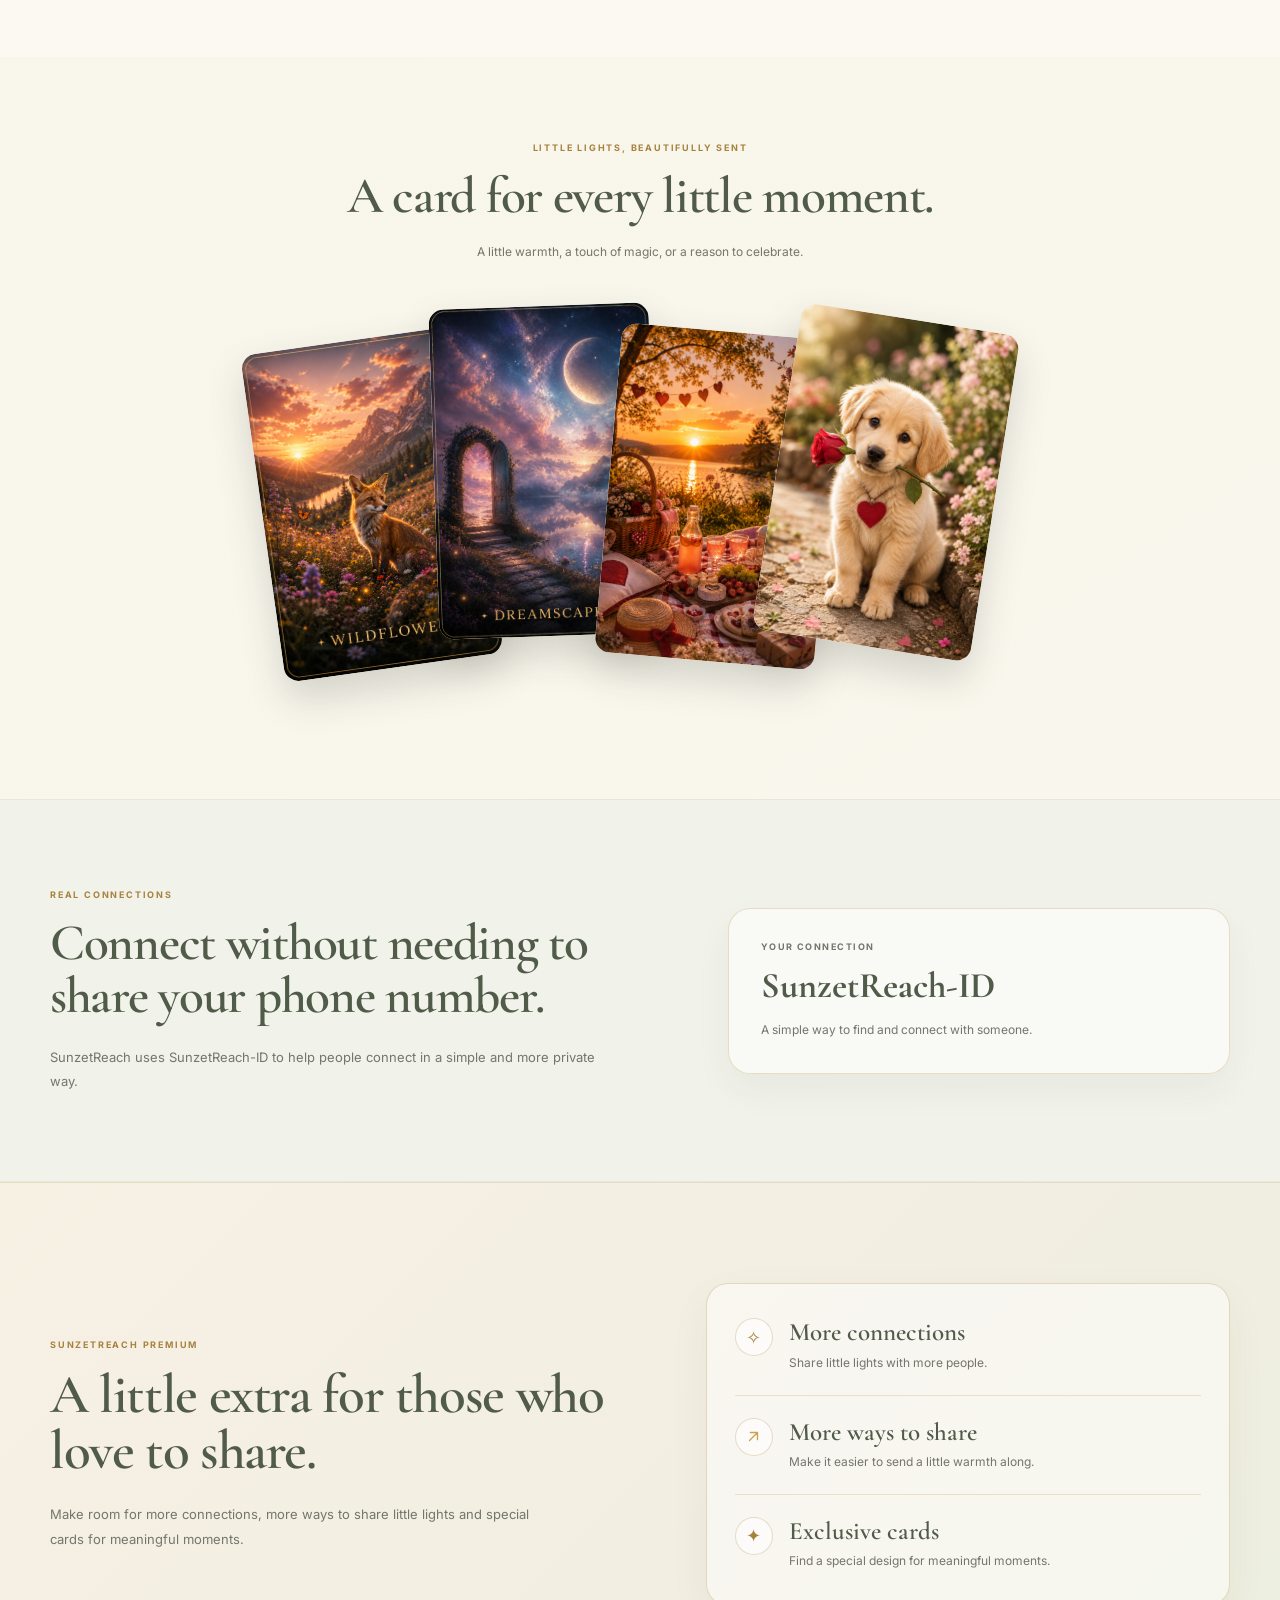
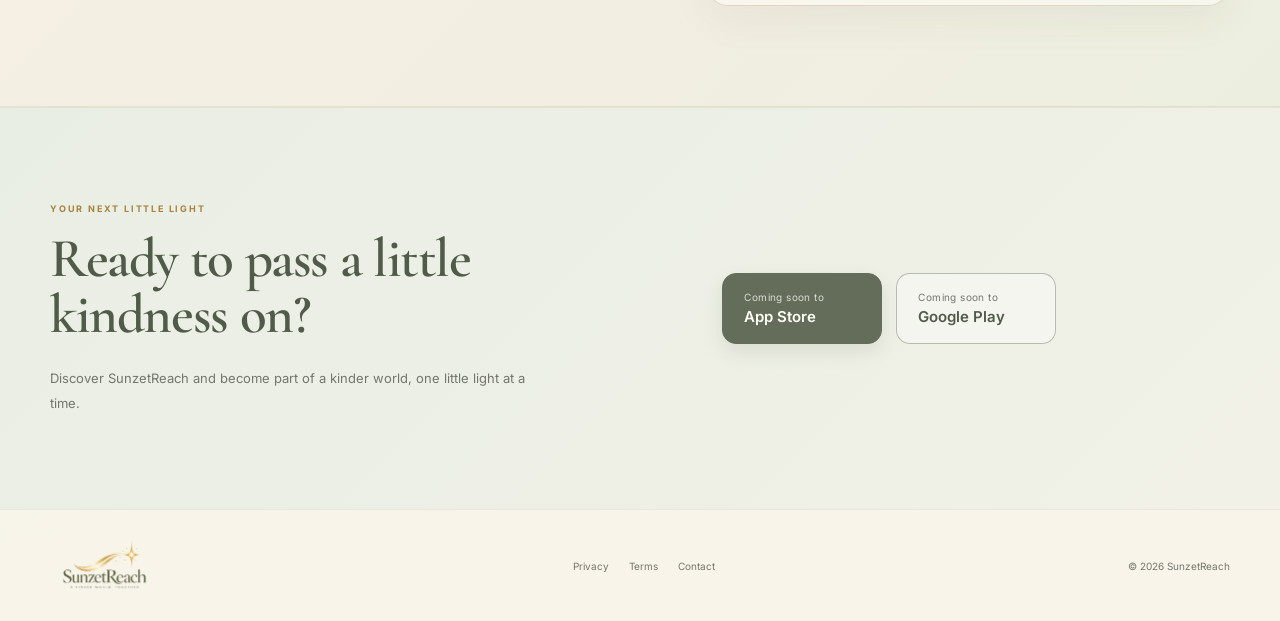
==== commit f71bcd1f: "Update stylesheet version and simplify hero image" ====
--- a/index.html
+++ b/index.html
@@ -9,7 +9,7 @@
   <link rel="preconnect" href="https://fonts.googleapis.com" />
   <link rel="preconnect" href="https://fonts.gstatic.com" crossorigin />
   <link href="https://fonts.googleapis.com/css2?family=Cormorant+Garamond:ital,wght@0,500;0,600;1,600&family=Inter:wght@400;500;600;700&display=swap" rel="stylesheet" />
-  <link rel="stylesheet" href="style.css?v=20261024-3" />
+  <link rel="stylesheet" href="style.css?v=20261024-5" />
 
 </head>
 
@@ -51,9 +51,7 @@
         </div>
         <div class="hero-art">
           <div class="hero-logo-card">
-            <div class="hero-image-frame">
-              <img src="sunzetreach-hero.png.png" alt="SunzetReach" class="hero-logo" />
-            </div>
+            <img src="sunzetreach-hero.png.png" alt="SunzetReach" class="hero-logo" />
             <div class="hero-logo-line"></div>
             <p data-en="Send a little light into the world." data-no="Send et lite lysglimt ut i verden.">Send a little light into the world.</p>
           </div>
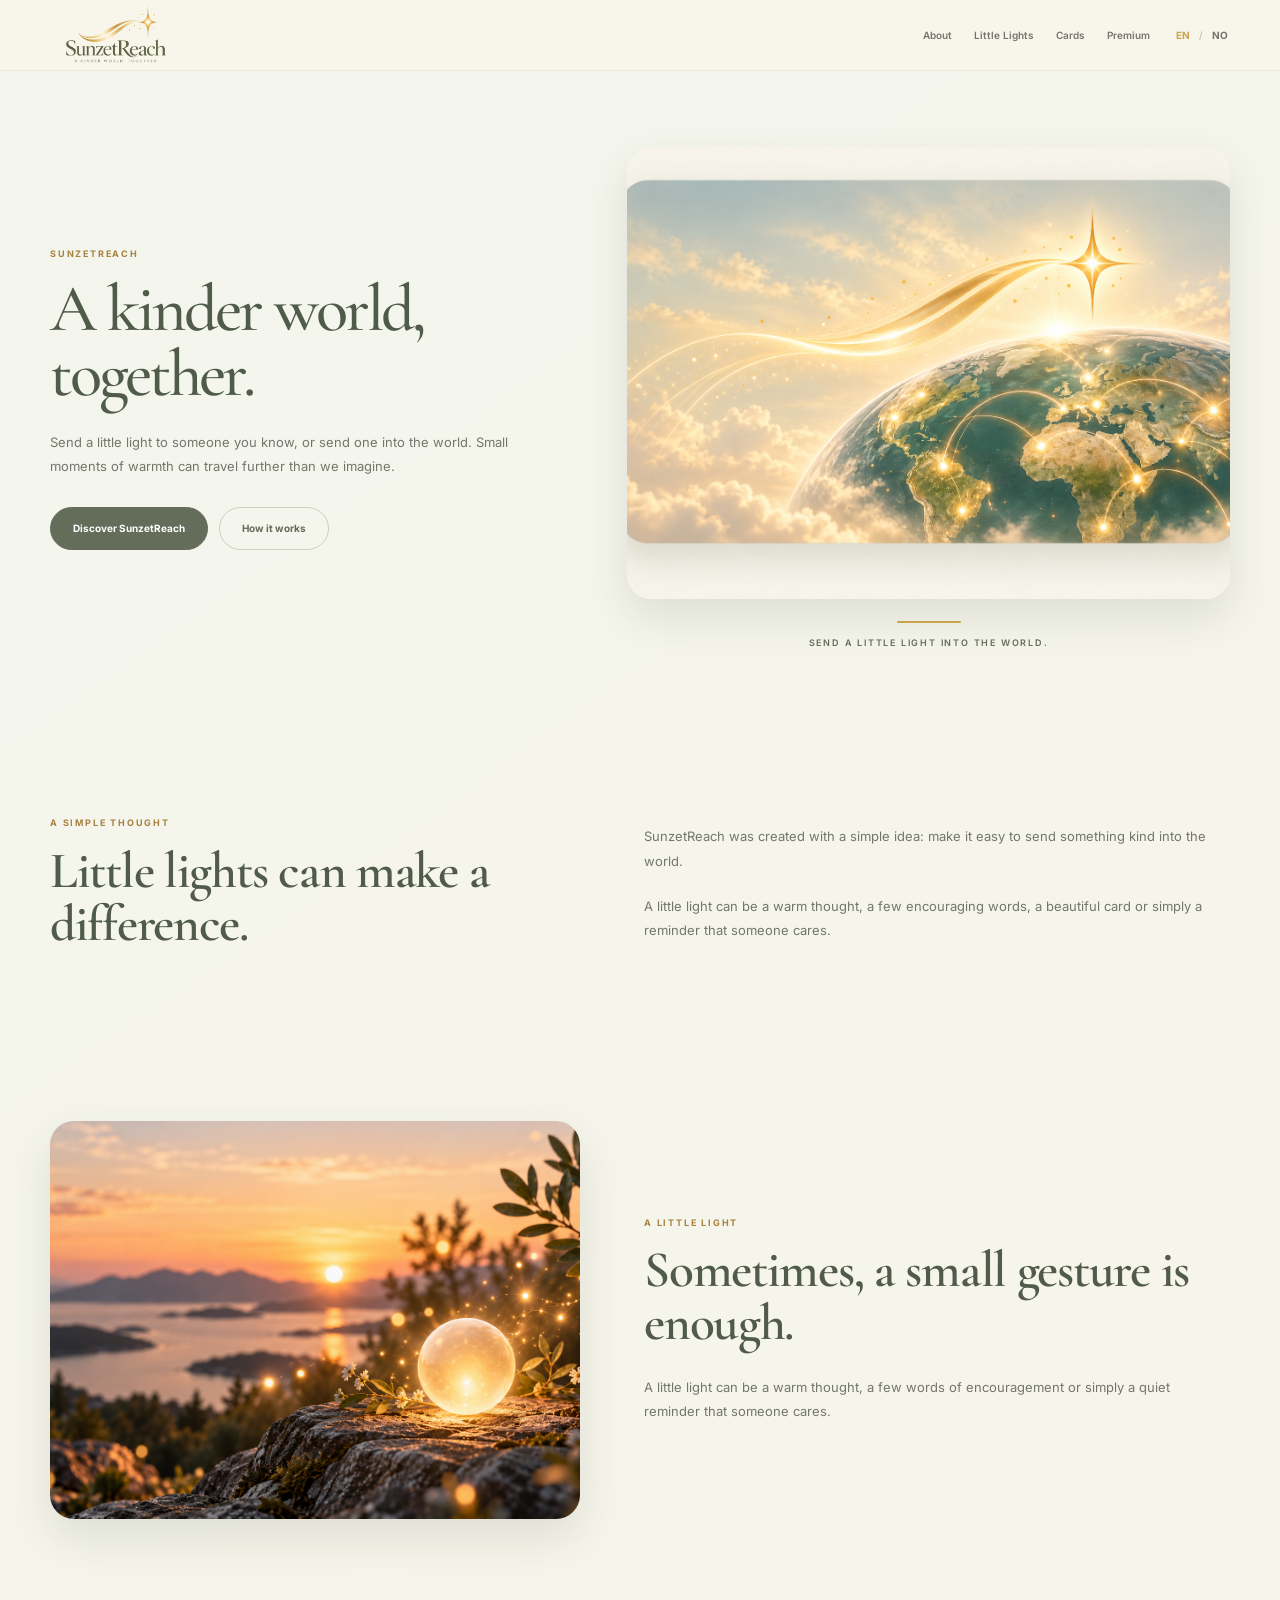
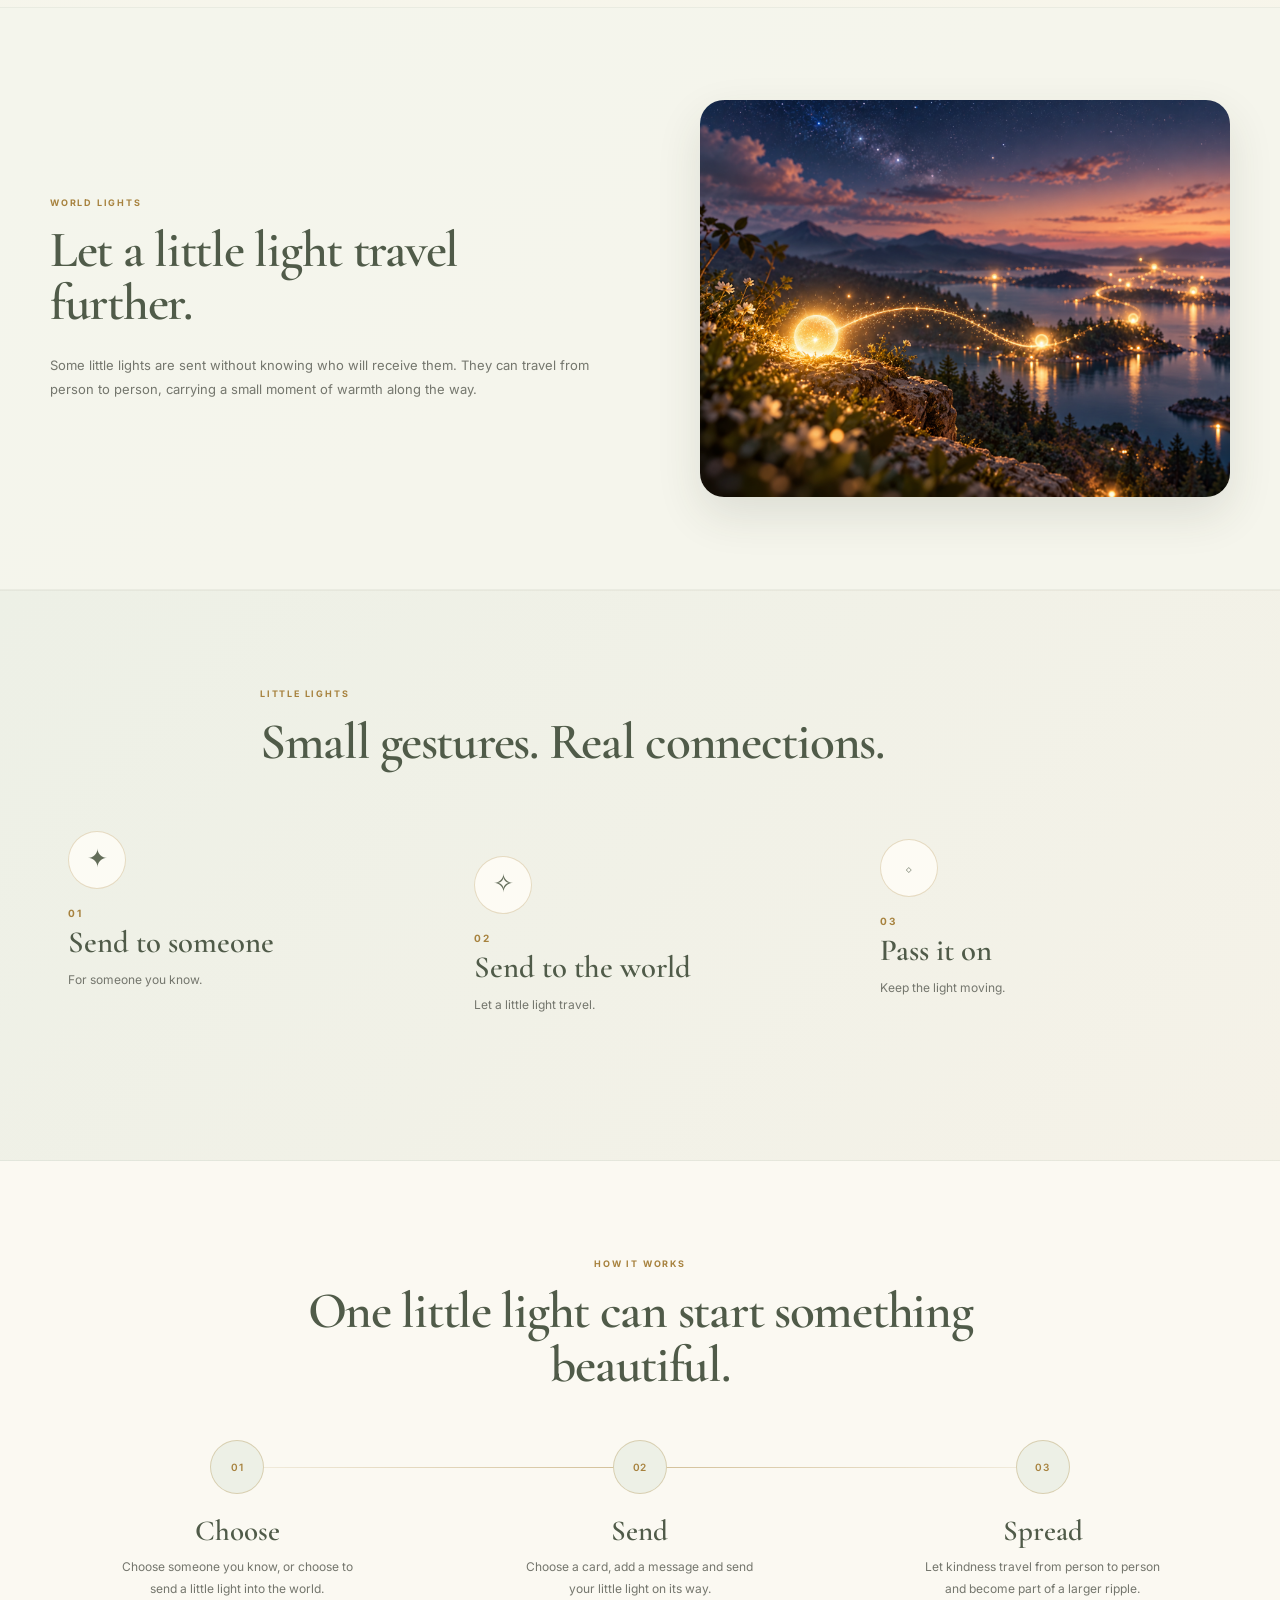
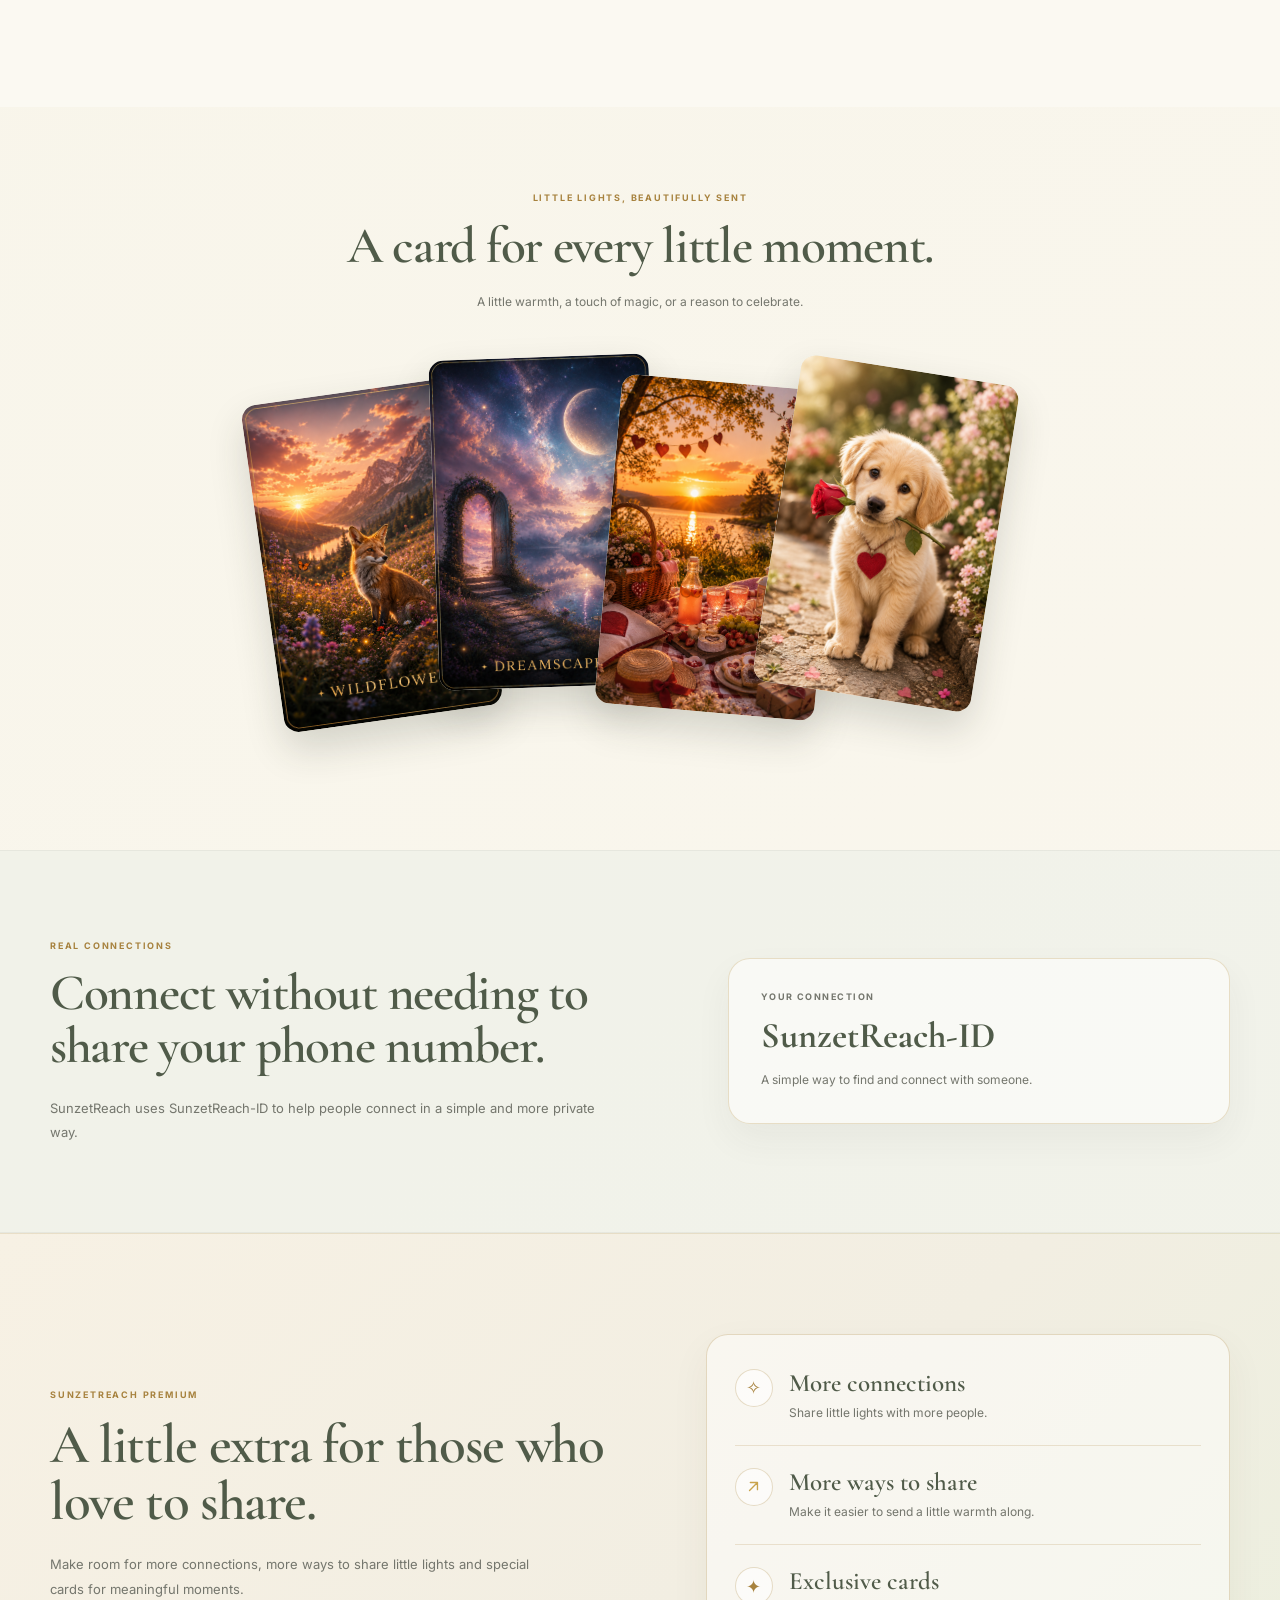
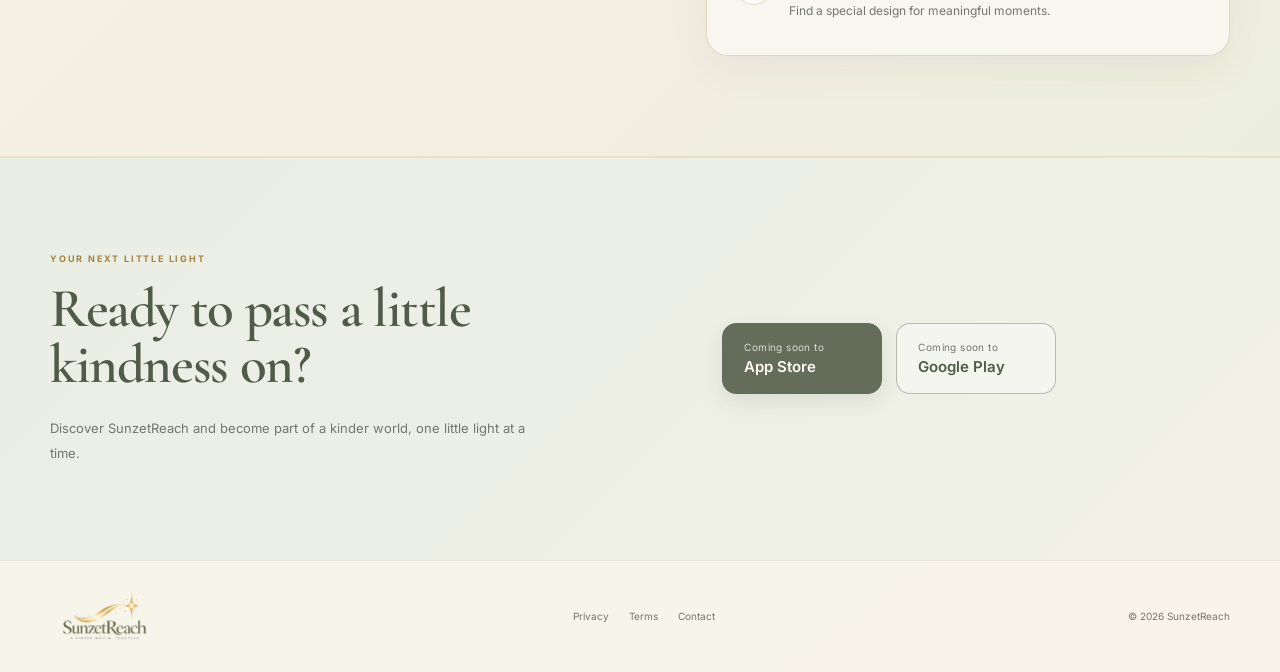
==== commit 27b7f8f4: "Update stylesheet version and image structure" ====
--- a/index.html
+++ b/index.html
@@ -9,7 +9,7 @@
   <link rel="preconnect" href="https://fonts.googleapis.com" />
   <link rel="preconnect" href="https://fonts.gstatic.com" crossorigin />
   <link href="https://fonts.googleapis.com/css2?family=Cormorant+Garamond:ital,wght@0,500;0,600;1,600&family=Inter:wght@400;500;600;700&display=swap" rel="stylesheet" />
-  <link rel="stylesheet" href="style.css?v=20261024-5" />
+  <link rel="stylesheet" href="style.css?v=20261024-6" />
 
 </head>
 
@@ -51,7 +51,9 @@
         </div>
         <div class="hero-art">
           <div class="hero-logo-card">
-            <img src="sunzetreach-hero.png.png" alt="SunzetReach" class="hero-logo" />
+            <div class="hero-image-frame">
+              <img src="sunzetreach-hero.png.png" alt="SunzetReach" class="hero-logo" />
+            </div>
             <div class="hero-logo-line"></div>
             <p data-en="Send a little light into the world." data-no="Send et lite lysglimt ut i verden.">Send a little light into the world.</p>
           </div>
--- a/style.css
+++ b/style.css
@@ -31,9 +31,10 @@
 }
 
 body {
+  position: relative;
   width: 100%;
+  min-width: 0;
   max-width: 100%;
-  min-width: 0;
   margin: 0;
   overflow-x: hidden;
   overscroll-behavior-x: none;
@@ -275,52 +276,42 @@
   background: rgba(255, 255, 255, 0.5);
 }
 
+/* Hero artwork: image itself is the only visible frame. */
 .hero-art {
+  display: flex;
+  align-items: center;
+  justify-content: center;
   width: 100%;
   min-width: 0;
-  display: flex;
-  align-items: center;
-  justify-content: center;
-}
-
-/* The image frame uses the same 4:3 proportions as the other story images. */
+  min-height: 0;
+}
+
 .hero-logo-card {
   display: flex;
   flex-direction: column;
   align-items: center;
   width: 100%;
   min-width: 0;
+  min-height: 0;
   margin: 0;
   padding: 0;
-  overflow: visible;
   border: 0;
   border-radius: 0;
   background: transparent;
   box-shadow: none;
 }
 
-.hero-image-frame {
-  display: block;
-  width: 100%;
-  min-width: 0;
-  aspect-ratio: 4 / 3;
-  overflow: hidden;
-  border-radius: 24px;
-  background: #ece5d6;
-  box-shadow: 0 18px 45px rgba(50, 55, 45, 0.12);
-}
-
-.hero-image-frame .hero-logo {
+.hero-logo {
   display: block;
   width: 100%;
   max-width: none;
-  height: 100%;
-  aspect-ratio: auto;
+  height: auto;
+  aspect-ratio: 4 / 3;
   object-fit: cover;
   object-position: center;
   border: 0;
-  border-radius: 0;
-  box-shadow: none;
+  border-radius: 24px;
+  box-shadow: 0 18px 45px rgba(50, 55, 45, 0.12);
 }
 
 .hero-logo-line {
@@ -337,6 +328,7 @@
 .hero-logo-card p {
   position: relative;
   z-index: 1;
+  max-width: 100%;
   margin: 12px 0 0;
   color: var(--olive);
   font-size: 9px;
@@ -1011,7 +1003,11 @@
 @media (max-width: 800px) {
   html,
   body {
-    overflow-x: clip;
+    width: 100%;
+    max-width: 100%;
+    overflow-x: hidden;
+    overscroll-behavior-x: none;
+    touch-action: pan-y pinch-zoom;
   }
 
   .page-shell {
@@ -1110,16 +1106,15 @@
     margin: 0;
   }
 
-  .hero-image-frame {
+  .hero-logo {
+    display: block;
     width: 100%;
+    height: auto;
     aspect-ratio: 4 / 3;
+    object-fit: cover;
+    object-position: center;
     border-radius: 20px;
-  }
-
-  .hero-image-frame .hero-logo {
-    width: 100%;
-    height: 100%;
-    object-fit: cover;
+    box-shadow: 0 18px 45px rgba(50, 55, 45, 0.12);
   }
 
   .hero-logo-line {
@@ -1378,8 +1373,7 @@
 }
 
 
-/* FINAL SAFEGUARD: keep every page locked to the viewport width.
-   The page scrolls vertically only; horizontal scrolling is disabled. */
+/* Final viewport and centering rules: vertical scroll only, content stays centered. */
 html,
 body {
   width: 100%;
@@ -1392,21 +1386,31 @@
   position: relative;
 }
 
+.site-header,
 main,
-header,
-footer,
-section,
-.page-shell,
-.hero-grid,
-.intro-grid,
-.little-light-story-grid,
-.world-lights-story-grid,
-.feature-grid,
-.steps-grid,
-.connection-inner,
-.premium-inner,
-.download-inner,
-.footer-inner {
+.site-footer,
+main > section {
+  width: 100%;
+  max-width: 100%;
+  min-width: 0;
+}
+
+.page-shell {
+  width: min(calc(100% - 48px), var(--page-width));
+  min-width: 0;
+  margin-left: auto;
+  margin-right: auto;
+}
+
+.hero-grid > *,
+.intro-grid > *,
+.little-light-story-grid > *,
+.world-lights-story-grid > *,
+.connection-inner > *,
+.premium-inner > *,
+.download-inner > *,
+.header-inner > *,
+.footer-inner > * {
   min-width: 0;
   max-width: 100%;
 }
@@ -1418,66 +1422,33 @@
   max-width: 100%;
 }
 
-/* Keep the rotated card artwork inside its own section. */
 .cards-section {
   overflow-x: hidden;
 }
 
 .postcard-collage {
   max-width: 100%;
-}
-
-
-/* MOBILE VIEWPORT LOCK — final override
-   Stops lateral page movement on touch devices while preserving vertical scrolling.
-   The versioned stylesheet URL in index.html also helps avoid stale mobile CSS cache. */
-html {
-  width: 100%;
-  max-width: 100%;
-  overflow-x: clip !important;
-  overscroll-behavior-x: none !important;
-}
-
-body {
-  width: 100%;
-  min-width: 0 !important;
-  max-width: 100%;
-  overflow-x: clip !important;
-  overscroll-behavior-x: none !important;
-  position: relative;
-}
-
-@supports not (overflow: clip) {
-  html,
-  body {
-    overflow-x: hidden !important;
-  }
+  margin-left: auto;
+  margin-right: auto;
 }
 
 @media (max-width: 800px) {
-  html,
-  body {
-    width: 100% !important;
-    max-width: 100% !important;
-    overflow-x: clip !important;
-    overscroll-behavior-x: none !important;
-    touch-action: pan-y pinch-zoom;
-  }
-
-  body > header,
-  body > main,
-  body > footer {
+  .page-shell {
+    width: calc(100% - 32px);
+    max-width: var(--page-width);
+    margin-left: auto;
+    margin-right: auto;
+  }
+
+  .site-header,
+  main,
+  .site-footer,
+  main > section {
     width: 100%;
     max-width: 100%;
     min-width: 0;
-    overflow-x: clip;
-  }
-
-  main,
-  main > section,
-  .page-shell,
-  .header-inner,
-  .footer-inner,
+  }
+
   .hero-grid,
   .intro-grid,
   .little-light-story-grid,
@@ -1486,81 +1457,42 @@
   .steps-grid,
   .connection-inner,
   .premium-inner,
-  .download-inner {
-    min-width: 0 !important;
-    max-width: 100% !important;
-  }
-
-  .site-header .main-nav {
-    display: none !important;
+  .download-inner,
+  .footer-inner {
+    min-width: 0;
+    max-width: 100%;
   }
 
   .hero-art,
-  .hero-logo-card,
-  .hero-image-frame,
-  .hero-image-frame img,
-  .hero-logo-card img.hero-logo {
-    min-width: 0 !important;
-    max-width: 100% !important;
+  .hero-logo-card {
+    width: 100%;
+    max-width: 100%;
+    min-width: 0;
+  }
+
+  .hero-logo {
+    width: 100%;
+    max-width: 100%;
+    aspect-ratio: 4 / 3;
+    object-fit: cover;
   }
 
   .cards-section {
-    overflow-x: clip !important;
+    overflow-x: hidden;
   }
 
   .postcard-collage {
-    width: min(100%, 420px) !important;
-    max-width: calc(100vw - 28px) !important;
-    overflow: clip !important;
-  }
-
-  .postcard {
-    max-width: 46%;
-  }
-
-  .postcard:hover {
-    transform: none;
-  }
-}
-
-
-/* FINAL MOBILE GESTURE LOCK
-   On small screens, permit vertical page scrolling and pinch zoom only.
-   This is intentionally a final override so it wins over earlier rules. */
-@media (max-width: 800px) {
-  html,
-  body {
-    width: 100% !important;
-    max-width: 100% !important;
-    overflow-x: hidden !important;
-    overscroll-behavior-x: none !important;
-  }
-
-  html {
-    touch-action: pan-y pinch-zoom !important;
-  }
-
-  body,
-  body * ,
-  body *::before,
-  body *::after {
-    touch-action: pan-y pinch-zoom !important;
-  }
-
-  body > header,
-  body > main,
-  body > footer,
-  main > section {
-    width: 100% !important;
-    max-width: 100% !important;
-    min-width: 0 !important;
-    overflow-x: hidden !important;
-  }
-
-  img,
-  svg,
-  video,
-  iframe {
-    max-width: 100% !important;
-  }
-}
+    width: min(100%, 420px);
+    max-width: 100%;
+    margin-left: auto;
+    margin-right: auto;
+  }
+}
+
+@media (max-width: 420px) {
+  .page-shell {
+    width: calc(100% - 28px);
+    margin-left: auto;
+    margin-right: auto;
+  }
+}
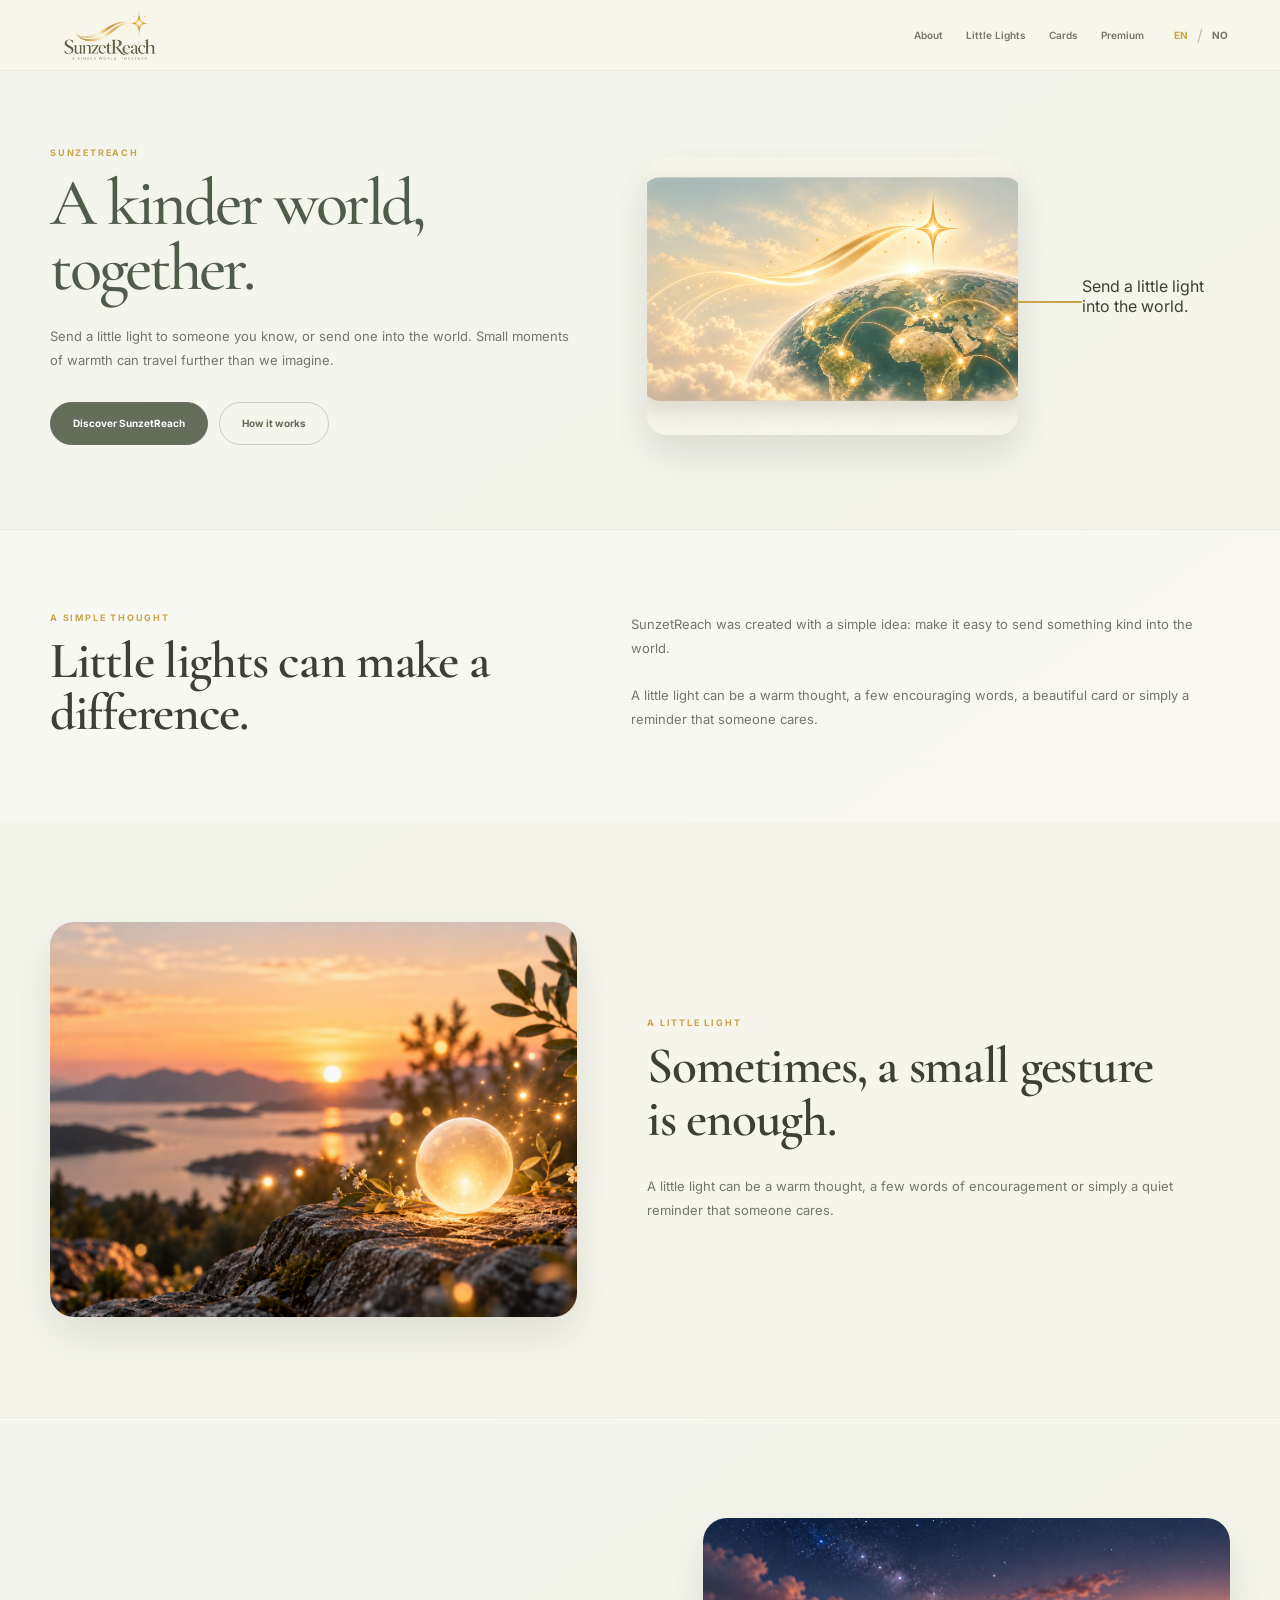
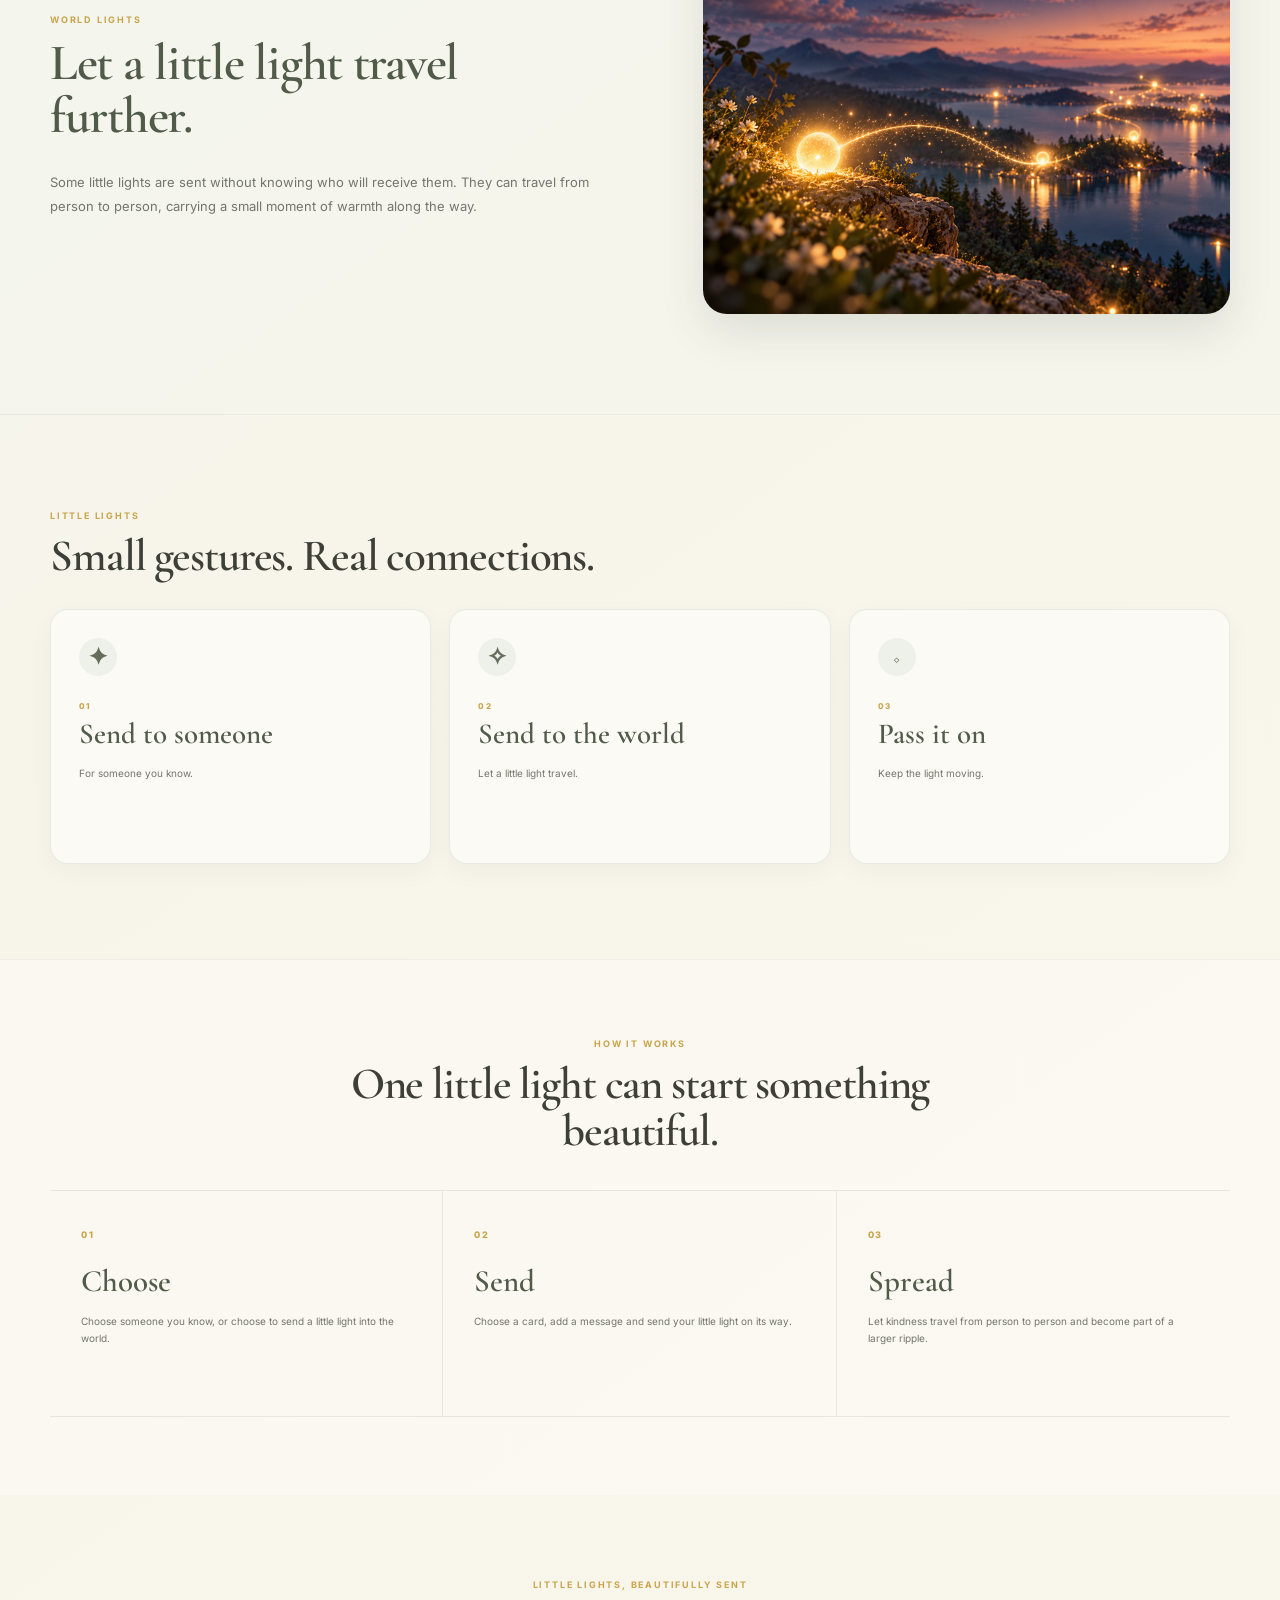
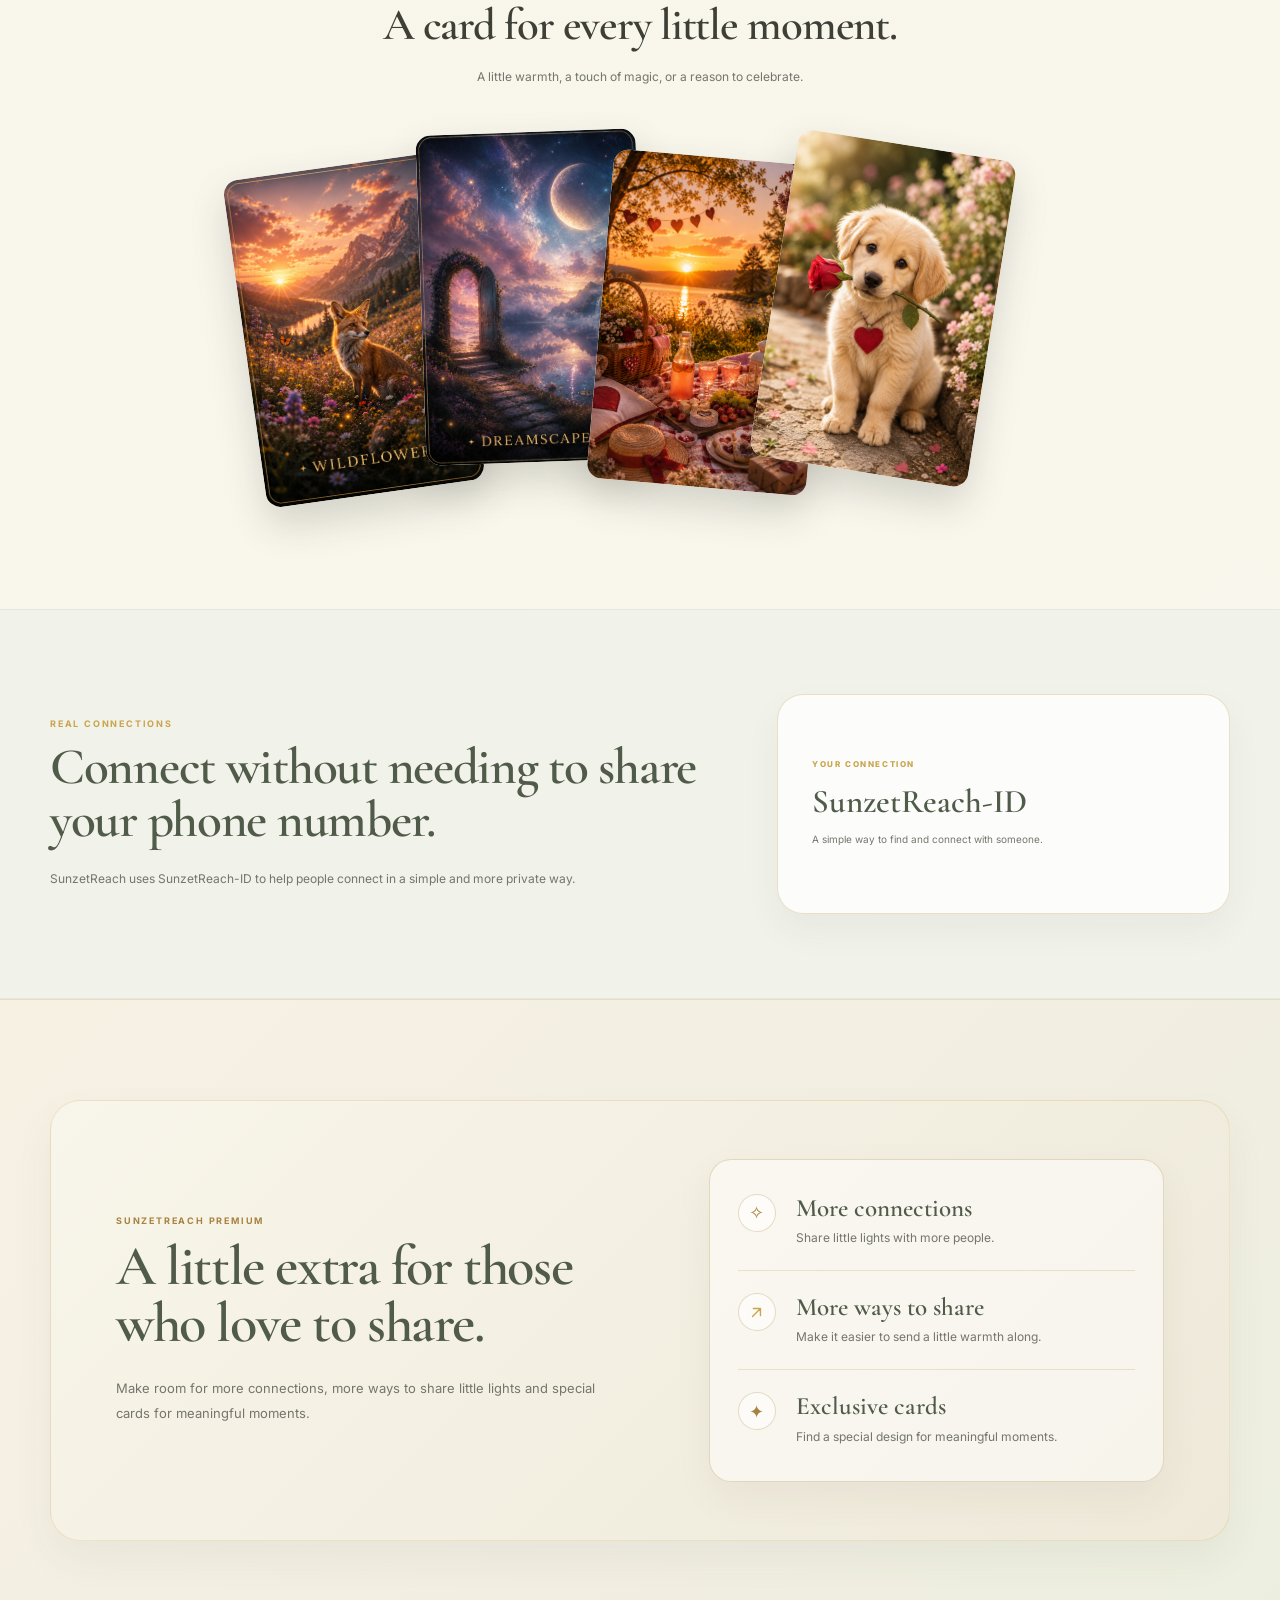
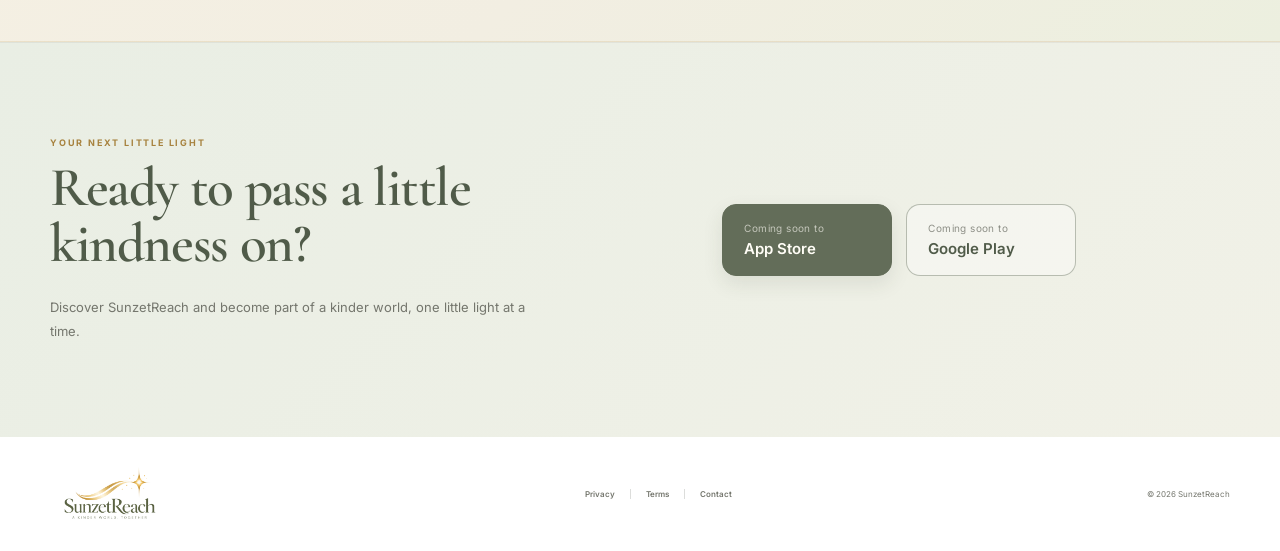
==== commit 95b9af48: "Fix HTML structure for hero section" ====
--- a/index.html
+++ b/index.html
@@ -51,7 +51,7 @@
         </div>
         <div class="hero-art">
           <div class="hero-logo-card">
-            <div class="hero-image-frame">
+          
               <img src="sunzetreach-hero.png.png" alt="SunzetReach" class="hero-logo" />
             </div>
             <div class="hero-logo-line"></div>
--- a/style.css
+++ b/style.css
@@ -15,44 +15,35 @@
   --card-radius: 22px;
 }
 
-/* Reset and horizontal overflow protection */
-*,
-*::before,
-*::after {
+/* ========================================
+   RESET
+======================================== */
+
+* {
   box-sizing: border-box;
 }
 
 html {
-  width: 100%;
-  max-width: 100%;
   scroll-behavior: smooth;
-  overflow-x: hidden;
-  overscroll-behavior-x: none;
 }
 
 body {
-  position: relative;
-  width: 100%;
-  min-width: 0;
-  max-width: 100%;
   margin: 0;
-  overflow-x: hidden;
-  overscroll-behavior-x: none;
   color: var(--text);
-  background: linear-gradient(145deg, #f3f5ed 0%, var(--cream) 46%, #faf7ef 100%);
+  background: linear-gradient(
+      145deg,
+      #f3f5ed 0%,
+      var(--cream) 46%,
+      #faf7ef 100%
+    );
   font-family: "Inter", sans-serif;
   -webkit-font-smoothing: antialiased;
   text-rendering: optimizeLegibility;
 }
 
-img,
-svg {
+img {
   display: block;
   max-width: 100%;
-}
-
-img {
-  height: auto;
 }
 
 a {
@@ -62,75 +53,83 @@
 
 button {
   font: inherit;
+}
+
+button,
+a {
   -webkit-tap-highlight-color: transparent;
 }
 
-a,
-button {
-  -webkit-tap-highlight-color: transparent;
-}
-
 .page-shell {
-  width: min(calc(100% - 48px), var(--page-width));
-  min-width: 0;
-  margin-inline: auto;
-}
-
-/* Header */
+  width: min(
+    calc(100% - 48px),
+    var(--page-width)
+  );
+  margin: 0 auto;
+}
+
+/* ========================================
+   HEADER
+======================================== */
+
 .site-header {
   position: sticky;
   top: 0;
   z-index: 20;
-  width: 100%;
   background: rgba(248, 245, 234, 0.94);
-  border-bottom: 1px solid rgba(62, 64, 56, 0.07);
+  border-bottom: 1px solid
+    rgba(62, 64, 56, 0.07);
   backdrop-filter: blur(12px);
 }
 
 .header-inner {
+  min-height: 70px;
   display: flex;
   align-items: center;
   justify-content: space-between;
-  min-height: 70px;
-  gap: 24px;
-}
-
-.brand,
-.footer-brand {
+  gap: 28px;
+}
+
+.brand {
   display: inline-flex;
   align-items: center;
-  flex: 0 1 auto;
-  min-width: 0;
+  gap: 10px;
+  flex-shrink: 0;
 }
 
 .brand-logo {
+  width: 120px;
+  height: 60px;
+  object-fit: contain;
   display: block;
-  width: 132px;
-  max-width: 100%;
-  height: auto;
-  object-fit: contain;
+}
+
+.brand-name {
+  font-family: "Cormorant Garamond",
+    serif;
+  font-size: 24px;
+  font-weight: 600;
+  letter-spacing: 0.04em;
 }
 
 .header-actions {
   display: flex;
   align-items: center;
-  justify-content: flex-end;
-  min-width: 0;
-  gap: 24px;
+  gap: 28px;
 }
 
 .main-nav {
   display: flex;
   align-items: center;
-  gap: 22px;
+  gap: 23px;
 }
 
 .main-nav a {
   color: var(--muted);
   font-size: 10px;
   font-weight: 600;
-  white-space: nowrap;
-  transition: color 160ms ease, transform 160ms ease;
+  transition: color 160ms ease,
+    transform 160ms ease;
 }
 
 .main-nav a:hover {
@@ -140,85 +139,103 @@
 
 .language-switch {
   display: flex;
-  flex: 0 0 auto;
   align-items: center;
   gap: 7px;
-  color: rgba(62, 64, 56, 0.35);
-  font-size: 10px;
+  color: rgba(62, 64, 56, 0.3);
 }
 
 .language-button {
-  padding: 5px 2px;
-  border: 0;
+  padding: 4px 2px;
+  border: none;
   background: transparent;
   color: var(--muted);
-  cursor: pointer;
   font-size: 10px;
   font-weight: 700;
+  cursor: pointer;
+  transition: color 160ms ease,
+    transform 160ms ease;
+}
+
+.language-button:hover {
+  color: var(--olive);
+  transform: translateY(-1px);
 }
 
 .language-button.active {
   color: var(--gold);
 }
 
-/* Shared headings */
+/* ========================================
+   TYPOGRAFI
+======================================== */
+
 .eyebrow {
-  margin: 0 0 14px;
-  color: #a7823e;
+  margin: 0 0 12px;
+  color: var(--gold);
   font-size: 9px;
   font-weight: 700;
   letter-spacing: 0.2em;
-  line-height: 1.6;
   text-transform: uppercase;
 }
 
 .section-heading {
-  max-width: 760px;
-  margin: 0 auto 36px;
+  max-width: 720px;
+  margin-bottom: 30px;
+}
+
+.section-heading.centered {
+  margin-right: auto;
+  margin-left: auto;
+  text-align: center;
 }
 
 .section-heading h2,
 .intro-heading h2,
-.connection-copy h2 {
+.connection-copy h2,
+.premium-copy h2,
+.download-copy h2 {
   margin: 0;
-  color: var(--olive-dark);
-  font-family: "Cormorant Garamond", serif;
-  font-size: clamp(36px, 4vw, 54px);
+  font-family: "Cormorant Garamond",
+    serif;
   font-weight: 600;
+  letter-spacing: -0.025em;
+}
+
+.section-heading h2 {
+  font-size: clamp(35px, 3.5vw, 48px);
   line-height: 1.04;
-  letter-spacing: -0.025em;
-}
-
-.centered {
-  text-align: center;
-}
-
-/* Hero */
+}
+
+/* ========================================
+   HERO
+======================================== */
+
 .hero-section {
   padding: 76px 0 84px;
 }
 
 .hero-grid {
   display: grid;
-  grid-template-columns: minmax(0, 0.92fr) minmax(0, 1.08fr);
+  grid-template-columns: minmax(0, 0.95fr)
+    minmax(0, 1.05fr);
   align-items: center;
-  gap: clamp(32px, 5vw, 72px);
+  gap: 70px;
 }
 
 .hero-copy {
-  min-width: 0;
   max-width: 570px;
 }
 
 .hero-copy h1 {
+  margin: 0;
   max-width: 560px;
-  margin: 0;
-  color: var(--olive-dark);
-  font-family: "Cormorant Garamond", serif;
+  font-family: "Cormorant Garamond",
+    serif;
   font-size: clamp(48px, 5.2vw, 72px);
   font-weight: 500;
   line-height: 0.98;
   letter-spacing: -0.045em;
+  color: var(--olive-dark);
 }
 
 .hero-text {
@@ -230,10 +247,10 @@
 }
 
 .hero-buttons {
+  margin-top: 29px;
   display: flex;
   flex-wrap: wrap;
   gap: 11px;
-  margin-top: 29px;
 }
 
 .primary-button,
@@ -241,22 +258,21 @@
   display: inline-flex;
   align-items: center;
   justify-content: center;
-  min-width: 0;
   min-height: 43px;
   padding: 11px 22px;
-  border: 1px solid transparent;
   border-radius: 999px;
   font-size: 10px;
   font-weight: 700;
-  line-height: 1.35;
-  text-align: center;
-  transition: transform 170ms ease, background-color 170ms ease, border-color 170ms ease;
+  transition: transform 170ms ease,
+    background-color 170ms ease,
+    border-color 170ms ease;
 }
 
 .primary-button {
-  border-color: var(--olive);
   background: var(--olive);
   color: var(--white);
+  border: 1px solid
+    var(--olive);
 }
 
 .primary-button:hover {
@@ -265,9 +281,10 @@
 }
 
 .secondary-button {
-  border-color: rgba(99, 109, 89, 0.28);
   background: transparent;
   color: var(--olive);
+  border: 1px solid
+    rgba(99, 109, 89, 0.28);
 }
 
 .secondary-button:hover {
@@ -276,7 +293,10 @@
   background: rgba(255, 255, 255, 0.5);
 }
 
-/* Hero artwork: image itself is the only visible frame. */
+/* ========================================
+   HERO ART
+======================================== */
+
 .hero-art {
   display: flex;
   align-items: center;
@@ -284,6 +304,8 @@
   width: 100%;
   min-width: 0;
   min-height: 0;
+  height: auto;
+  padding: 0;
 }
 
 .hero-logo-card {
@@ -291,36 +313,57 @@
   flex-direction: column;
   align-items: center;
   width: 100%;
+  max-width: 100%;
   min-width: 0;
   min-height: 0;
+  height: auto;
+  margin: 0 auto;
+  padding: 0;
+  border: 0;
+  border-radius: 0;
+  background: transparent;
+  box-shadow: none;
+  overflow: visible;
+}
+
+/* The wrapper is deliberately invisible: the image owns its rounded corners and shadow. */
+
+.hero-image-frame {
+  display: block;
+  width: 100%;
+  max-width: 100%;
+  min-width: 0;
   margin: 0;
   padding: 0;
   border: 0;
   border-radius: 0;
   background: transparent;
   box-shadow: none;
-}
-
-.hero-logo {
+  overflow: visible;
+}
+
+.hero-logo-card img.hero-logo {
   display: block;
   width: 100%;
-  max-width: none;
+  max-width: 100%;
   height: auto;
   aspect-ratio: 4 / 3;
   object-fit: cover;
   object-position: center;
+  margin: 0;
   border: 0;
   border-radius: 24px;
-  box-shadow: 0 18px 45px rgba(50, 55, 45, 0.12);
+  background: transparent;
+  box-shadow: 0 18px 42px rgba(50, 55, 45, 0.14);
 }
 
 .hero-logo-line {
   position: relative;
   z-index: 1;
+  flex: 0 0 auto;
   width: 64px;
   height: 2px;
-  flex: 0 0 auto;
-  margin: 22px 0 0;
+  margin: 22px auto 10px;
   border-radius: 2px;
   background: var(--gold);
 }
@@ -329,78 +372,679 @@
   position: relative;
   z-index: 1;
   max-width: 100%;
-  margin: 12px 0 0;
+  margin: 0;
+  padding: 0 8px;
   color: var(--olive);
-  font-size: 9px;
+  font-size: 10px;
   font-weight: 600;
   letter-spacing: 0.2em;
-  line-height: 1.7;
+  text-transform: uppercase;
   text-align: center;
-  text-transform: uppercase;
-}
-
-/* Intro story */
+  overflow-wrap: anywhere;
+}
+
+/* ========================================
+   INTRO
+======================================== */
+
 .intro-section {
   padding: 82px 0;
+  border-top: 1px solid
+    rgba(62, 64, 56, 0.06);
+  background: rgba(255, 255, 255, 0.28);
+}
+
+.intro-grid {
+  display: grid;
+  grid-template-columns: minmax(0, 0.9fr)
+    minmax(0, 1.1fr);
+  gap: 90px;
+}
+
+.intro-heading h2 {
+  max-width: 520px;
+  font-size: clamp(39px, 4vw, 56px);
+  line-height: 1.03;
+}
+
+.intro-copy {
+  max-width: 600px;
+}
+
+.intro-copy p {
+  margin: 0;
+  color: var(--muted);
+  font-size: 13px;
   line-height: 1.85;
 }
 
-.intro-grid {
+.intro-copy p + p {
+  margin-top: 23px;
+}
+
+/* ========================================
+   FEATURES
+======================================== */
+
+.feature-grid {
+  display: grid;
+  grid-template-columns: repeat(3, minmax(0, 1fr));
+  gap: 16px;
+}
+
+.feature-card {
+  min-height: 255px;
+  padding: 25px;
+  border: 1px solid var(--line);
+  border-radius: var(--card-radius);
+  background: rgba(255, 255, 255, 0.82);
+  box-shadow: 0 10px 28px
+    rgba(62, 64, 56, 0.04);
+  transition: transform 180ms ease,
+    border-color 180ms ease,
+    box-shadow 180ms ease;
+}
+
+.feature-card:hover {
+  transform: translateY(-4px);
+  border-color: rgba(201, 164, 76, 0.3);
+  box-shadow: 0 17px 36px
+    rgba(62, 64, 56, 0.065);
+}
+
+.feature-icon {
+  width: 50px;
+  height: 50px;
+  display: flex;
+  align-items: center;
+  justify-content: center;
+  border-radius: 50%;
+  background: var(--sage-soft);
+  color: var(--olive);
+  font-family: "Cormorant Garamond",
+    serif;
+  font-size: 24px;
+  font-weight: 600;
+}
+
+.feature-number {
+  margin: 25px 0 0;
+  color: var(--gold);
+  font-size: 8px;
+  font-weight: 800;
+  letter-spacing: 0.18em;
+}
+
+.feature-card h3 {
+  margin: 8px 0 0;
+  font-family: "Cormorant Garamond",
+    serif;
+  font-size: 29px;
+  font-weight: 600;
+  line-height: 1.05;
+  color: var(--olive-dark);
+}
+
+.feature-card > p:last-child {
+  margin: 15px 0 0;
+  color: var(--muted);
+  font-size: 10px;
+  line-height: 1.75;
+}
+
+/* ========================================
+   STEPS
+======================================== */
+
+.steps-section {
+  padding: 78px 0;
+  border-top: 1px solid
+    rgba(62, 64, 56, 0.055);
+  background: rgba(255, 255, 255, 0.3);
+}
+
+.steps-grid {
+  margin-top: 35px;
+  display: grid;
+  grid-template-columns: repeat(3, minmax(0, 1fr));
+  gap: 0;
+  border-top: 1px solid
+    rgba(62, 64, 56, 0.1);
+  border-bottom: 1px solid
+    rgba(62, 64, 56, 0.1);
+}
+
+.step-card {
+  min-height: 225px;
+  padding: 31px;
+  border-right: 1px solid
+    rgba(62, 64, 56, 0.1);
+}
+
+.step-card:last-child {
+  border-right: none;
+}
+
+.step-number {
+  color: var(--gold);
+  font-size: 9px;
+  font-weight: 800;
+  letter-spacing: 0.18em;
+}
+
+.step-card h3 {
+  margin: 24px 0 0;
+  font-family: "Cormorant Garamond",
+    serif;
+  font-size: 31px;
+  font-weight: 600;
+  line-height: 1;
+  color: var(--olive-dark);
+}
+
+.step-card p {
+  margin: 16px 0 0;
+  color: var(--muted);
+  font-size: 10px;
+  line-height: 1.75;
+}
+
+/* ========================================
+   CARDS
+======================================== */
+
+.section-intro {
+  max-width: 600px;
+  margin: 18px auto 0;
+  color: var(--muted);
+  font-size: 12px;
+  line-height: 1.8;
+}
+
+.card-message {
+  min-height: 220px;
+  margin-top: 34px;
+  display: flex;
+  align-items: center;
+  justify-content: center;
+  border: 1px solid
+    rgba(201, 164, 76, 0.2);
+  border-radius: 26px;
+  background: linear-gradient(
+      135deg,
+      rgba(255, 255, 255, 0.85),
+      rgba(237, 241, 233, 0.8)
+    );
+  box-shadow: 0 14px 35px
+    rgba(62, 64, 56, 0.045);
+}
+
+.card-message p {
+  margin: 0;
+  color: var(--olive);
+  font-family: "Cormorant Garamond",
+    serif;
+  font-size: 31px;
+  font-weight: 600;
+  text-align: center;
+}
+
+/* ========================================
+   CONNECTIONS
+======================================== */
+
+.connection-inner {
+  display: grid;
+  grid-template-columns: minmax(0, 1fr)
+    minmax(300px, 0.7fr);
+  align-items: center;
+  gap: 80px;
+}
+
+.connection-copy {
+  max-width: 650px;
+}
+
+.connection-copy h2 {
+  font-size: clamp(39px, 4vw, 56px);
+  line-height: 1.03;
+  color: var(--olive-dark);
+}
+
+.connection-copy > p:last-child {
+  max-width: 580px;
+  margin: 21px 0 0;
+  color: var(--muted);
+  font-size: 12px;
+  line-height: 1.8;
+}
+
+.connection-card > span {
+  color: var(--gold);
+  font-size: 8px;
+  font-weight: 800;
+  letter-spacing: 0.2em;
+}
+
+.connection-card p {
+  margin: 10px 0 0;
+  color: var(--muted);
+  font-size: 10px;
+  line-height: 1.7;
+}
+
+/* ========================================
+   PREMIUM
+======================================== */
+
+.premium-copy > p:last-child {
+  max-width: 620px;
+  margin: 18px 0 0;
+  color: var(--muted);
+  font-size: 12px;
+  line-height: 1.8;
+}
+
+/* ========================================
+   DOWNLOAD
+======================================== */
+
+.download-copy > p:last-child {
+  margin: 15px 0 0;
+  color: rgba(255, 255, 255, 0.76);
+  font-size: 11px;
+  line-height: 1.7;
+}
+
+/* ========================================
+   FOOTER
+======================================== */
+
+.site-footer {
+  padding: 27px 0;
+  background: var(--white);
+}
+
+.footer-inner {
+  display: grid;
+  grid-template-columns: auto
+    1fr
+    auto;
+  align-items: center;
+  gap: 30px;
+}
+
+.footer-brand {
+  display: flex;
+  align-items: center;
+  gap: 9px;
+  font-family: "Cormorant Garamond",
+    serif;
+  font-size: 19px;
+  font-weight: 600;
+  letter-spacing: 0.04em;
+}
+
+.footer-brand img {
+  width: 120px;
+  height: 60px;
+  object-fit: contain;
+  display: block;
+}
+
+.footer-links {
+  display: flex;
+  flex-wrap: wrap;
+  justify-content: center;
+  gap: 0;
+}
+
+.footer-links a {
+  padding: 0 15px;
+  border-right: 1px solid
+    rgba(62, 64, 56, 0.18);
+  color: var(--muted);
+  font-size: 8px;
+  font-weight: 600;
+  transition: color 160ms ease;
+}
+
+.footer-links a:last-child {
+  border-right: none;
+}
+
+.footer-links a:hover {
+  color: var(--text);
+}
+
+.footer-inner > p {
+  margin: 0;
+  color: var(--muted);
+  font-size: 8px;
+}
+
+/* ========================================
+   FOKUS
+======================================== */
+
+.language-button,
+.main-nav a,
+.primary-button,
+.secondary-button,
+.download-button,
+.footer-links a {
+  outline-offset: 3px;
+}
+
+.language-button:focus-visible,
+.main-nav a:focus-visible,
+.primary-button:focus-visible,
+.secondary-button:focus-visible,
+.download-button:focus-visible,
+.footer-links a:focus-visible {
+  outline: 2px solid
+    rgba(201, 164, 76, 0.55);
+}
+
+/* ========================================
+   TABLET
+======================================== */
+
+@media (max-width: 950px) {
+  .header-actions {
+    gap: 17px;
+  }
+
+  .main-nav {
+    gap: 15px;
+  }
+
+  .hero-grid,
+  .intro-grid,
+  .connection-inner,
+  .download-inner {
+    grid-template-columns: 1fr;
+  }
+
+  .hero-grid {
+    gap: 42px;
+  }
+
+  .hero-copy,
+  .intro-heading,
+  .intro-copy,
+  .connection-copy,
+  .download-copy {
+    max-width: 720px;
+    margin-right: auto;
+    margin-left: auto;
+    text-align: center;
+  }
+
+  .hero-buttons,
+  .download-buttons {
+    justify-content: center;
+  }
+
+  .hero-art {
+    min-height: 350px;
+  }
+
+  .hero-logo-card {
+    width: 100%;
+    max-width: 720px;
+    min-height: 0;
+    height: auto;
+    padding: 0;
+    margin: 0 auto;
+    border: 0;
+    border-radius: 0;
+    background: transparent;
+    box-shadow: none;
+  }
+
+  .feature-grid {
+    grid-template-columns: repeat(2, minmax(0, 1fr));
+  }
+
+  .steps-grid {
+    grid-template-columns: 1fr;
+    border-bottom: none;
+  }
+
+  .step-card {
+    min-height: 0;
+    border-right: none;
+    border-bottom: 1px solid
+      rgba(62, 64, 56, 0.1);
+  }
+
+  .step-card:last-child {
+    border-bottom: none;
+  }
+
+  .connection-card {
+    max-width: 600px;
+    margin: 0 auto;
+  }
+
+  .download-buttons {
+    justify-content: center;
+  }
+
+  .footer-inner {
+    grid-template-columns: 1fr;
+    justify-items: center;
+    text-align: center;
+  }
+}
+
+/* ========================================
+   MOBILE
+======================================== */
+
+@media (max-width: 650px) {
+  .page-shell {
+    width: min(
+      calc(100% - 24px),
+      var(--page-width)
+    );
+  }
+
+  .header-inner {
+    min-height: 61px;
+  }
+
+  .brand-logo {
+    width: 31px;
+    height: 31px;
+    border-radius: 9px;
+  }
+
+  .brand-name {
+    font-size: 20px;
+  }
+
+  .header-actions {
+    gap: 10px;
+  }
+
+  .main-nav {
+    display: none;
+  }
+
+  .language-button {
+    font-size: 9px;
+  }
+
+  .hero-section {
+    padding: 55px 0 62px;
+  }
+
+  .hero-copy h1 {
+    font-size: clamp(41px, 12vw, 54px);
+  }
+
+  .hero-text {
+    font-size: 11px;
+  }
+
+  .hero-buttons {
+    flex-direction: column;
+  }
+
+  .primary-button,
+  .secondary-button {
+    width: 100%;
+  }
+
+  .hero-art {
+    min-height: 0;
+    height: auto;
+  }
+
+  .hero-logo-card {
+    min-height: 0;
+    height: auto;
+    padding: 0;
+    margin: 0 auto;
+    border: 0;
+    border-radius: 0;
+    background: transparent;
+    box-shadow: none;
+  }
+
+  .hero-logo {
+    width: 100%;
+    max-width: 100%;
+  }
+
+  .hero-logo-card p {
+    font-size: 8px;
+    letter-spacing: 0.15em;
+  }
+
+  .intro-section,
+  .features-section,
+  .steps-section,
+  .cards-section,
+  .connection-section,
+  .premium-section {
+    padding: 58px 0;
+  }
+
+  .feature-grid {
+    grid-template-columns: 1fr;
+  }
+
+  .feature-card {
+    min-height: 0;
+  }
+
+  .section-heading h2,
+  .intro-heading h2,
+  .connection-copy h2,
+  .premium-copy h2 {
+    font-size: clamp(32px, 9.5vw, 43px);
+  }
+
+  .card-message {
+    min-height: 180px;
+  }
+
+  .card-message p {
+    padding: 20px;
+    font-size: 27px;
+  }
+
+  .premium-inner {
+    padding: 40px 25px;
+    border-radius: 24px;
+  }
+
+  .download-section {
+    padding: 43px 0;
+  }
+
+  .download-buttons {
+    width: 100%;
+    flex-direction: column;
+  }
+
+  .download-button {
+    width: 100%;
+    align-items: center;
+    text-align: center;
+  }
+
+  .footer-links a {
+    padding: 0 9px;
+  }
+}
+
+/* ========================================
+   LITEN MOBIL
+======================================== */
+
+@media (max-width: 390px) {
+  .brand-name {
+    font-size: 18px;
+  }
+
+  .header-inner {
+    gap: 10px;
+  }
+
+  .feature-card {
+    padding: 21px;
+  }
+
+  .connection-card {
+    padding: 27px;
+  }
+}
+
+/* ========================================
+   REDUSERT BEVEGELSE
+======================================== */
+
+@media (prefers-reduced-motion: reduce) {
+  *,
+  *::before,
+  *::after {
+    scroll-behavior: auto !important;
+    transition: none !important;
+  }
+}
+
+/* =====================================
+   LITTLE LIGHT STORY
+====================================== */
+
+.little-light-story {
+  padding: 100px 0;
+}
+
+.little-light-story-grid {
   display: grid;
   grid-template-columns: minmax(0, 0.95fr) minmax(0, 1.05fr);
   align-items: center;
-  gap: clamp(30px, 5vw, 70px);
-}
-
-.intro-heading,
-.intro-copy {
-  min-width: 0;
-}
-
-.intro-copy,
-.intro-copy p {
-  color: var(--muted);
-  font-size: 13px;
-  line-height: 1.9;
-}
-
-.intro-copy p {
-  margin: 0;
-}
-
-.intro-copy p + p {
-  margin-top: 20px;
-}
-
-.little-light-story {
-  padding: 88px 0;
-}
-
-.little-light-story-grid,
-.world-lights-story-grid {
-  display: grid;
-  grid-template-columns: minmax(0, 0.95fr) minmax(0, 1.05fr);
-  align-items: center;
-  gap: clamp(30px, 5vw, 70px);
-}
-
-.little-light-story-image,
-.world-lights-story-image {
+  gap: 70px;
+}
+
+.little-light-story-image {
   width: 100%;
-  min-width: 0;
   overflow: hidden;
   border-radius: 24px;
   box-shadow: 0 18px 45px rgba(50, 55, 45, 0.12);
 }
 
-.little-light-story-image img,
-.world-lights-story-image img {
+.little-light-story-image img {
   display: block;
   width: 100%;
-  height: auto;
+  height: 100%;
   aspect-ratio: 4 / 3;
   object-fit: cover;
-  object-position: center;
 }
 
 .little-light-story-grid .intro-heading {
@@ -410,226 +1054,155 @@
 }
 
 .little-light-story-grid .intro-copy {
-  margin-top: 24px;
-}
+  margin-top: 28px;
+}
+
+/* =====================================
+   MOBILE
+====================================== */
+
+@media (max-width: 800px) {
+  .little-light-story {
+    padding: 70px 0;
+  }
+
+  .little-light-story-grid {
+    grid-template-columns: 1fr;
+    gap: 45px;
+  }
+
+  .little-light-story-image {
+    order: 1;
+  }
+
+  .little-light-story-grid .intro-heading {
+    order: 2;
+  }
+
+  .little-light-story-image img {
+    aspect-ratio: 4 / 3;
+  }
+}
+
+/* Page-specific rules originally embedded in index.html */
+
+/* WORLD LIGHTS: subtle sage tint, not a dark banner */
 
 .world-lights-story {
-  padding: 92px 0;
+  padding: 100px 0;
   background: rgba(244, 246, 238, 0.72);
   border-top: 1px solid rgba(62, 64, 56, 0.06);
   border-bottom: 1px solid rgba(62, 64, 56, 0.06);
 }
 
 .world-lights-story-grid {
+  display: grid;
   grid-template-columns: minmax(0, 1.05fr) minmax(0, 0.95fr);
+  align-items: center;
+  gap: 70px;
 }
 
 .world-lights-story-copy {
-  min-width: 0;
   max-width: 600px;
 }
 
 .world-lights-story-copy h2 {
   max-width: 520px;
   margin: 0;
-  color: var(--olive-dark);
   font-family: "Cormorant Garamond", serif;
   font-size: clamp(39px, 4vw, 56px);
   font-weight: 600;
   line-height: 1.03;
   letter-spacing: -0.025em;
+  color: var(--olive-dark);
 }
 
 .world-lights-story-copy p:last-child {
   max-width: 600px;
-  margin: 24px 0 0;
+  margin: 28px 0 0;
   color: var(--muted);
   font-size: 13px;
   line-height: 1.85;
 }
 
-/* Little lights / feature list */
+.world-lights-story-image {
+  width: 100%;
+  overflow: hidden;
+  border-radius: 24px;
+  box-shadow: 0 18px 45px rgba(50, 55, 45, 0.12);
+}
+
+.world-lights-story-image img {
+  display: block;
+  width: 100%;
+  aspect-ratio: 4 / 3;
+  height: auto;
+  object-fit: cover;
+}
+
+/* SMALL GESTURES: soft cards with a little breathing room */
+
 .features-section {
-  position: relative;
-  padding: 96px 0 108px;
-  background: linear-gradient(135deg, #edf0e6 0%, #f5f2e8 100%);
-  border-top: 1px solid rgba(62, 64, 56, 0.06);
-  border-bottom: 1px solid rgba(62, 64, 56, 0.06);
-}
-
-.features-section .section-heading {
-  max-width: 760px;
-  margin: 0 auto 38px;
-}
-
-.feature-grid {
-  display: grid;
-  grid-template-columns: repeat(3, minmax(0, 1fr));
-  align-items: start;
-  gap: clamp(18px, 3vw, 40px);
-  min-width: 0;
-}
-
-.feature-card {
-  position: relative;
-  min-width: 0;
-  min-height: 220px;
-  padding: 24px 18px 22px;
-  background: transparent;
-  border: 0;
-  border-radius: 0;
-  box-shadow: none;
-  transition: transform 180ms ease;
-}
-
-.feature-card:nth-child(2) {
-  margin-top: 25px;
-}
-
-.feature-card:nth-child(3) {
-  margin-top: 8px;
-}
-
-.feature-icon {
-  display: flex;
-  align-items: center;
-  justify-content: center;
-  width: 58px;
-  height: 58px;
-  margin: 0 0 18px;
-  border: 1px solid rgba(176, 143, 76, 0.3);
-  border-radius: 50%;
-  background: rgba(255, 253, 247, 0.82);
-  color: var(--olive);
-  font-family: "Cormorant Garamond", serif;
-  font-size: 25px;
-  line-height: 1;
-}
-
-.feature-number {
-  margin: 0 0 8px;
-  color: #a7823e;
-  font-size: 10px;
-  font-weight: 700;
-  letter-spacing: 0.18em;
-}
-
-.feature-card h3 {
-  margin: 0 0 10px;
-  color: var(--olive-dark);
-  font-family: "Cormorant Garamond", serif;
-  font-size: clamp(25px, 2.4vw, 31px);
-  font-weight: 600;
-  line-height: 1.05;
-}
-
-.feature-card > p:last-child {
-  max-width: 245px;
-  margin: 0;
-  color: var(--muted);
-  font-size: 12px;
-  line-height: 1.8;
-}
-
-.feature-card:hover {
-  transform: translateY(-4px);
-}
-
-/* How it works */
-.steps-section {
-  padding: 96px 0 108px;
-  background: #fbf9f2;
-  border-top: 0;
-}
-
-.steps-section .section-heading {
-  max-width: 780px;
-  margin: 0 auto 48px;
-}
-
-.steps-grid {
-  position: relative;
-  display: grid;
-  grid-template-columns: repeat(3, minmax(0, 1fr));
-  align-items: start;
-  gap: 28px;
-  min-width: 0;
-}
-
-.steps-grid::before {
-  content: "";
-  position: absolute;
-  top: 27px;
-  left: 16.5%;
-  right: 16.5%;
-  height: 1px;
-  background: linear-gradient(90deg, rgba(176, 143, 76, 0.12), rgba(176, 143, 76, 0.55), rgba(176, 143, 76, 0.12));
-}
-
-.step-card {
-  position: relative;
-  min-width: 0;
-  padding: 0 18px;
-  text-align: center;
-  background: transparent;
-  border: 0;
-  box-shadow: none;
-}
-
-.step-number {
-  position: relative;
-  z-index: 1;
-  display: flex;
-  align-items: center;
-  justify-content: center;
-  width: 54px;
-  height: 54px;
-  margin: 0 auto 22px;
-  border: 1px solid rgba(176, 143, 76, 0.35);
-  border-radius: 50%;
-  background: #edf0e6;
-  color: #a7823e;
-  font-family: "Inter", sans-serif;
-  font-size: 10px;
-  font-weight: 600;
-  letter-spacing: 0.08em;
-}
-
-.step-card h3 {
-  margin: 0 0 10px;
-  color: var(--olive-dark);
-  font-family: "Cormorant Garamond", serif;
-  font-size: 29px;
-  font-weight: 600;
-  line-height: 1.05;
-}
-
-.step-card p {
-  max-width: 250px;
-  margin: 0 auto;
-  color: var(--muted);
-  font-size: 12px;
-  line-height: 1.8;
-}
-
-/* Card gallery */
+  padding: 82px 0;
+  padding-top: 95px;
+  padding-bottom: 95px;
+}
+
+.features-section .feature-grid {
+  gap: 18px;
+}
+
+.features-section .feature-card {
+  background: rgba(255, 255, 255, 0.52);
+  border: 1px solid rgba(62, 64, 56, 0.09);
+  border-radius: 18px;
+  box-shadow: 0 8px 25px rgba(50, 55, 45, 0.045);
+  padding: 28px 28px 30px;
+  transition: transform 180ms ease, box-shadow 180ms ease;
+}
+
+.features-section .feature-card:hover {
+  transform: translateY(-3px);
+  box-shadow: 0 12px 30px rgba(50, 55, 45, 0.08);
+}
+
+.features-section .feature-icon {
+  width: 38px;
+  height: 38px;
+  margin-bottom: 22px;
+}
+
+.features-section .feature-number {
+  margin-bottom: 8px;
+}
+
+.features-section .feature-card h3 {
+  margin-bottom: 10px;
+}
+
+.features-section .feature-card > p:last-child {
+  max-width: 230px;
+  margin-bottom: 0;
+  line-height: 1.7;
+}
+
+/* CARD GALLERY: the real SunzetReach postcard artwork */
+
 .cards-section {
-  padding: 84px 0 100px;
+  padding: 84px 0;
   overflow: hidden;
 }
 
 .cards-section .section-heading {
   max-width: 760px;
-  margin: 0 auto 0;
-  text-align: center;
+  margin-left: auto;
+  margin-right: auto;
 }
 
 .cards-section .section-intro {
   max-width: 560px;
-  margin: 18px auto 0;
-  color: var(--muted);
-  font-size: 12px;
-  line-height: 1.8;
+  margin-left: auto;
+  margin-right: auto;
 }
 
 .postcard-collage {
@@ -637,7 +1210,6 @@
   width: min(100%, 760px);
   height: 395px;
   margin: 42px auto 0;
-  overflow: visible;
 }
 
 .postcard {
@@ -649,8 +1221,8 @@
   border-radius: 15px;
   background: #ece5d6;
   box-shadow: 0 18px 38px rgba(45, 48, 39, 0.18);
+  transition: transform 220ms ease, box-shadow 220ms ease;
   transform-origin: 50% 85%;
-  transition: transform 220ms ease, box-shadow 220ms ease;
 }
 
 .postcard img {
@@ -660,80 +1232,86 @@
   object-fit: cover;
 }
 
-.postcard-wildflower { left: 18px; top: 34px; transform: rotate(-8deg); z-index: 1; }
-.postcard-dreamscape { left: 178px; top: 2px; transform: rotate(-2deg); z-index: 2; }
-.postcard-picnic { left: 338px; top: 27px; transform: rotate(5deg); z-index: 3; }
-.postcard-puppy { left: 498px; top: 12px; transform: rotate(9deg); z-index: 4; }
+.postcard-wildflower {
+  left: 0;
+  top: 34px;
+  transform: rotate(-8deg);
+  z-index: 1;
+}
+
+.postcard-dreamscape {
+  left: 165px;
+  top: 2px;
+  transform: rotate(-2deg);
+  z-index: 2;
+}
+
+.postcard-picnic {
+  left: 330px;
+  top: 27px;
+  transform: rotate(5deg);
+  z-index: 3;
+}
+
+.postcard-puppy {
+  left: 495px;
+  top: 12px;
+  transform: rotate(9deg);
+  z-index: 4;
+}
 
 .postcard:hover {
-  transform: translateY(-8px) rotate(0deg) scale(1.025);
+  transform: translateY(-12px) rotate(0deg) scale(1.035);
   box-shadow: 0 24px 45px rgba(45, 48, 39, 0.24);
   z-index: 8;
 }
 
-/* Connections */
+.cards-section .section-heading .eyebrow {
+  margin-bottom: 12px;
+}
+
+/* CONNECTIONS: subtle gold detail to reinforce the private-ID idea */
+
 .connection-section {
-  padding: 88px 0;
+  padding: 84px 0;
   background: rgba(237, 241, 233, 0.62);
-  border-top: 1px solid rgba(99, 109, 89, 0.08);
-  border-bottom: 1px solid rgba(99, 109, 89, 0.08);
-}
-
-.connection-inner {
-  display: grid;
-  grid-template-columns: minmax(0, 1.1fr) minmax(280px, 0.9fr);
-  align-items: center;
-  gap: clamp(30px, 5vw, 70px);
-}
-
-.connection-copy {
-  max-width: 650px;
-  min-width: 0;
-}
-
-.connection-copy > p:not(.eyebrow) {
-  max-width: 570px;
-  margin: 22px 0 0;
-  color: var(--muted);
-  font-size: 13px;
-  line-height: 1.85;
+  border-top: 1px solid
+    rgba(99, 109, 89, 0.08);
+  border-bottom: 1px solid
+    rgba(99, 109, 89, 0.08);
+  position: relative;
 }
 
 .connection-card {
-  min-width: 0;
-  padding: 32px;
-  border: 1px solid rgba(184, 148, 73, 0.28);
-  border-radius: 22px;
-  background: rgba(255, 255, 255, 0.54);
+  min-height: 220px;
+  padding: 34px;
+  display: flex;
+  flex-direction: column;
+  justify-content: center;
+  border: 1px solid
+    rgba(201, 164, 76, 0.24);
+  border-radius: 26px;
+  background: rgba(255, 255, 255, 0.8);
+  box-shadow: 0 15px 38px
+    rgba(62, 64, 56, 0.06);
+  border-color: rgba(184, 148, 73, 0.28);
   box-shadow: 0 16px 36px rgba(54, 58, 47, 0.055);
 }
 
-.connection-card > span {
-  display: block;
-  margin-bottom: 12px;
-  color: var(--muted);
-  font-size: 9px;
-  font-weight: 700;
-  letter-spacing: 0.16em;
-}
-
 .connection-card strong {
-  display: block;
+  margin-top: 13px;
   color: var(--olive-dark);
-  font-family: "Cormorant Garamond", serif;
-  font-size: clamp(26px, 3vw, 36px);
-  overflow-wrap: anywhere;
-}
-
-.connection-card p {
-  margin: 12px 0 0;
-  color: var(--muted);
-  font-size: 12px;
-  line-height: 1.8;
-}
-
-/* Premium */
+  font-family: "Cormorant Garamond",
+    serif;
+  font-size: 33px;
+  font-weight: 600;
+  color: var(--olive-dark);
+}
+
+/* PREMIUM: warm cream, sage and understated gold */
+
 .premium-section {
+  padding: 80px 0;
   position: relative;
   overflow: hidden;
   padding: 100px 0;
@@ -743,47 +1321,57 @@
 }
 
 .premium-inner {
+  padding: 58px 65px;
+  border: 1px solid
+    rgba(201, 164, 76, 0.22);
+  border-radius: 30px;
+  background: linear-gradient(
+      135deg,
+      #f8f5ea 0%,
+      #eee9d9 100%
+    );
+  box-shadow: 0 18px 42px
+    rgba(62, 64, 56, 0.055);
   display: grid;
   grid-template-columns: minmax(0, 1.05fr) minmax(300px, 0.95fr);
   align-items: center;
-  gap: clamp(32px, 6vw, 80px);
+  gap: clamp(40px, 7vw, 90px);
 }
 
 .premium-copy {
-  min-width: 0;
+  max-width: 720px;
   max-width: 590px;
 }
 
-.premium-copy .eyebrow,
-.download-copy .eyebrow {
+.premium-copy .eyebrow {
   color: #a7823e;
 }
 
-.premium-copy h2,
-.download-copy h2 {
-  max-width: 560px;
+.premium-copy h2 {
+  font-size: clamp(39px, 4vw, 55px);
+  line-height: 1.03;
+  color: var(--olive-dark);
+  max-width: 540px;
   margin: 0;
   color: var(--olive-dark);
   font-family: "Cormorant Garamond", serif;
-  font-size: clamp(40px, 4.3vw, 58px);
+  font-size: clamp(40px, 4.4vw, 58px);
   font-weight: 600;
-  line-height: 1.03;
+  line-height: 1.02;
   letter-spacing: -0.025em;
 }
 
-.premium-copy > p:not(.eyebrow),
-.download-copy > p:not(.eyebrow) {
+.premium-copy > p:not(.eyebrow) {
   max-width: 490px;
-  margin: 22px 0 0;
+  margin: 24px 0 0;
   color: var(--muted);
   font-size: 13px;
   line-height: 1.9;
 }
 
 .premium-benefits {
-  min-width: 0;
   padding: 12px 28px;
-  border: 1px solid rgba(176, 143, 76, 0.3);
+  border: 1px solid rgba(176, 143, 76, 0.30);
   border-radius: 22px;
   background: rgba(255, 255, 255, 0.48);
   box-shadow: 0 15px 40px rgba(64, 58, 39, 0.055);
@@ -791,7 +1379,7 @@
 
 .premium-benefit {
   display: grid;
-  grid-template-columns: 38px minmax(0, 1fr);
+  grid-template-columns: 42px minmax(0, 1fr);
   align-items: start;
   gap: 16px;
   padding: 22px 0;
@@ -806,22 +1394,23 @@
   place-items: center;
   width: 38px;
   height: 38px;
-  border: 1px solid rgba(176, 143, 76, 0.3);
+  border: 1px solid rgba(176, 143, 76, 0.30);
   border-radius: 50%;
+  color: #a7823e;
   background: rgba(255, 255, 255, 0.58);
-  color: #a7823e;
   font-size: 18px;
 }
 
-.premium-share-icon,
+/* Keep the premium share arrow as a simple gold line icon. */
+.premium-share-icon {
+  color: var(--gold);
+}
+
 .premium-share-icon svg {
-  color: var(--gold);
-}
-
-.premium-share-icon svg {
+  display: block;
   width: 19px;
   height: 19px;
-  stroke: var(--gold);
+  color: var(--gold);
 }
 
 .premium-benefit h3 {
@@ -840,14 +1429,27 @@
   line-height: 1.75;
 }
 
-/* Download section and footer */
+/* DOWNLOAD: a calm but clear closing section */
+
 .download-section {
+  padding: 55px 0;
+  background: linear-gradient(
+      135deg,
+      #68755e 0%,
+      var(--olive-dark) 100%
+    );
+  color: var(--white);
   padding: 94px 0;
   background: linear-gradient(135deg, #e9eee4 0%, #f1f1e7 100%);
   border-top: 1px solid rgba(62, 64, 56, 0.07);
 }
 
 .download-inner {
+  display: grid;
+  grid-template-columns: minmax(0, 1fr)
+    auto;
+  align-items: center;
+  gap: 58px;
   display: grid;
   grid-template-columns: minmax(0, 1.1fr) minmax(280px, 0.9fr);
   align-items: center;
@@ -855,33 +1457,75 @@
 }
 
 .download-copy {
-  min-width: 0;
   max-width: 610px;
 }
 
+.download-copy .eyebrow {
+  color: var(--gold-light);
+  color: #a7823e;
+}
+
+.download-copy h2 {
+  max-width: 650px;
+  color: var(--white);
+  font-size: clamp(37px, 3.6vw, 50px);
+  line-height: 1.03;
+  max-width: 560px;
+  margin: 0;
+  color: var(--olive-dark);
+  font-family: "Cormorant Garamond", serif;
+  font-size: clamp(40px, 4.3vw, 56px);
+  font-weight: 600;
+  line-height: 1.03;
+  letter-spacing: -0.025em;
+}
+
+.download-copy > p:not(.eyebrow) {
+  max-width: 490px;
+  margin: 22px 0 0;
+  color: var(--muted);
+  font-size: 13px;
+  line-height: 1.85;
+}
+
 .download-buttons {
+  display: flex;
+  flex-wrap: wrap;
+  justify-content: flex-end;
+  gap: 10px;
   display: flex;
   flex-wrap: wrap;
   justify-content: flex-start;
   align-items: stretch;
   gap: 14px;
-  min-width: 0;
 }
 
 .download-button {
-  display: block;
-  min-width: 160px;
+  min-width: 150px;
+  padding: 10px 19px;
+  display: flex;
+  flex-direction: column;
+  border: 1px solid
+    rgba(234, 215, 166, 0.65);
+  border-radius: 999px;
+  background: var(--gold-light);
+  color: var(--olive-dark);
+  transition: transform 170ms ease,
+    background-color 170ms ease;
+  min-width: 170px;
   padding: 17px 21px;
-  border: 1px solid var(--olive);
+  border: 1px solid #636d59;
   border-radius: 14px;
-  background: var(--olive);
+  background: #636d59;
   color: #fffdf6;
   text-decoration: none;
-  box-shadow: 0 8px 20px rgba(48, 57, 43, 0.1);
+  box-shadow: 0 8px 20px rgba(48, 57, 43, 0.10);
   transition: transform 180ms ease, box-shadow 180ms ease, background 180ms ease;
 }
 
 .download-button span {
+  font-size: 7px;
+  opacity: 0.8;
   display: block;
   margin-bottom: 4px;
   color: rgba(255, 253, 246, 0.78);
@@ -890,6 +1534,8 @@
 }
 
 .download-button strong {
+  margin-top: 1px;
+  font-size: 13px;
   display: block;
   color: #fffdf6;
   font-size: 15px;
@@ -898,13 +1544,17 @@
 
 .download-button:hover {
   transform: translateY(-2px);
+  background: var(--white);
+  transform: translateY(-2px);
   box-shadow: 0 12px 26px rgba(48, 57, 43, 0.16);
 }
 
 .download-button-outline {
-  border-color: rgba(99, 109, 89, 0.42);
+  background: transparent;
+  color: var(--gold-light);
   background: rgba(255, 255, 255, 0.36);
   color: var(--olive-dark);
+  border-color: rgba(99, 109, 89, 0.42);
   box-shadow: none;
 }
 
@@ -917,73 +1567,13 @@
 }
 
 .download-button-outline:hover {
+  background: rgba(255, 255, 255, 0.09);
+  color: var(--white);
   background: rgba(255, 255, 255, 0.7);
   box-shadow: 0 10px 24px rgba(48, 57, 43, 0.08);
 }
 
-.site-footer {
-  padding: 28px 0;
-  border-top: 1px solid rgba(62, 64, 56, 0.08);
-  background: rgba(248, 245, 234, 0.92);
-}
-
-.footer-inner {
-  display: grid;
-  grid-template-columns: auto 1fr auto;
-  align-items: center;
-  gap: 24px;
-}
-
-.footer-brand img {
-  display: block;
-  width: 110px;
-  max-width: 100%;
-  height: auto;
-}
-
-.footer-links {
-  display: flex;
-  flex-wrap: wrap;
-  justify-content: center;
-  gap: 20px;
-}
-
-.footer-links a,
-.footer-inner > p {
-  color: var(--muted);
-  font-size: 10px;
-}
-
-.footer-inner > p {
-  margin: 0;
-  text-align: right;
-}
-
-/* Tablet */
-@media (max-width: 950px) {
-  .header-inner {
-    gap: 18px;
-  }
-
-  .header-actions {
-    gap: 16px;
-  }
-
-  .main-nav {
-    gap: 14px;
-  }
-
-  .hero-grid {
-    gap: 34px;
-  }
-
-  .connection-inner,
-  .premium-inner,
-  .download-inner {
-    grid-template-columns: minmax(0, 1fr) minmax(0, 1fr);
-    gap: 28px;
-  }
-
+@media (max-width: 900px) {
   .postcard-collage {
     width: min(100%, 620px);
     height: 370px;
@@ -993,47 +1583,313 @@
     width: 185px;
   }
 
-  .postcard-wildflower { left: 12px; }
-  .postcard-dreamscape { left: 152px; }
-  .postcard-picnic { left: 292px; }
-  .postcard-puppy { left: 432px; }
-}
-
-/* Mobile and narrow screens */
+  .postcard-wildflower {
+    left: 0;
+    top: 40px;
+  }
+
+  .postcard-dreamscape {
+    left: 145px;
+    top: 6px;
+  }
+
+  .postcard-picnic {
+    left: 290px;
+    top: 28px;
+  }
+
+  .postcard-puppy {
+    left: 435px;
+    top: 12px;
+  }
+}
+
 @media (max-width: 800px) {
-  html,
-  body {
+  .world-lights-story {
+    padding: 70px 0;
+  }
+
+  .world-lights-story-grid {
+    grid-template-columns: 1fr;
+    gap: 45px;
+  }
+
+  .world-lights-story-copy {
+    order: 1;
+    max-width: 720px;
+    margin: 0 auto;
+    text-align: center;
+  }
+
+  .world-lights-story-image {
+    order: 2;
+  }
+
+  .world-lights-story-copy h2,
+      .world-lights-story-copy p:last-child {
+    margin-left: auto;
+    margin-right: auto;
+  }
+
+  .features-section {
+    padding-top: 70px;
+    padding-bottom: 70px;
+  }
+
+  .features-section .feature-grid {
+    grid-template-columns: 1fr;
+    gap: 15px;
+  }
+
+  .features-section .feature-card {
+    padding: 27px 25px 29px;
+    text-align: center;
+  }
+
+  .features-section .feature-card > p:last-child {
+    margin-left: auto;
+    margin-right: auto;
+  }
+
+  .postcard-collage {
+    width: min(100%, 420px);
+    height: 570px;
+    margin-top: 34px;
+  }
+
+  .postcard {
+    width: 49%;
+    border-radius: 12px;
+  }
+
+  .postcard-wildflower {
+    left: 0;
+    top: 4px;
+    transform: rotate(-6deg);
+  }
+
+  .postcard-dreamscape {
+    left: 48%;
+    top: 20px;
+    transform: rotate(5deg);
+  }
+
+  .postcard-picnic {
+    left: 2%;
+    top: 244px;
+    transform: rotate(4deg);
+  }
+
+  .postcard-puppy {
+    left: 49%;
+    top: 265px;
+    transform: rotate(-5deg);
+  }
+
+  .postcard:hover {
+    transform: translateY(-5px) rotate(0deg) scale(1.015);
+  }
+
+  .premium-section {
+    padding: 72px 0;
+  }
+
+  .premium-inner,
+      .download-inner {
+    grid-template-columns: 1fr;
+    gap: 34px;
+  }
+
+  .premium-benefits {
+    padding: 8px 22px;
+  }
+
+  .download-section {
+    padding: 72px 0;
+  }
+
+  .download-buttons {
+    gap: 12px;
+  }
+
+  .download-button {
+    flex: 1 1 160px;
+  }
+}
+
+@media (max-width: 420px) {
+  .postcard-collage {
+    height: 500px;
+  }
+
+  .postcard {
+    width: 47%;
+  }
+
+  .postcard-wildflower {
+    left: 1%;
+    top: 8px;
+  }
+
+  .postcard-dreamscape {
+    left: 49%;
+    top: 18px;
+  }
+
+  .postcard-picnic {
+    left: 3%;
+    top: 215px;
+  }
+
+  .postcard-puppy {
+    left: 50%;
+    top: 232px;
+  }
+}
+
+@media (prefers-reduced-motion: reduce) {
+  .postcard, .features-section .feature-card {
+    transition: none;
+  }
+}
+
+/* MOBILE HEADER AND DOWNLOAD BUTTONS */
+
+@media (max-width: 800px) {
+  .site-header .header-inner {
+    min-height: 58px;
+    gap: 10px;
+  }
+
+  .site-header .brand {
+    flex: 0 0 auto;
+  }
+
+  .site-header .brand-logo {
+    display: block;
+    width: 94px !important;
+    max-width: 94px !important;
+    height: auto;
+  }
+
+  .site-header .header-actions {
+    gap: 8px;
+    min-width: 0;
+  }
+
+  .site-header .main-nav {
+    gap: 9px;
+  }
+
+  .site-header .main-nav a {
+    white-space: nowrap;
+  }
+
+  .site-header .language-switch {
+    flex: 0 0 auto;
+    gap: 4px;
+  }
+
+  .download-buttons {
+    display: grid;
+    grid-template-columns: repeat(2, minmax(0, 1fr));
+    align-items: stretch;
+    gap: 10px;
     width: 100%;
-    max-width: 100%;
-    overflow-x: hidden;
-    overscroll-behavior-x: none;
-    touch-action: pan-y pinch-zoom;
-  }
-
+  }
+
+  .download-button {
+    display: block;
+    width: 100%;
+    min-width: 0;
+    padding: 12px 10px;
+    box-sizing: border-box;
+    text-align: center;
+  }
+
+  .download-button span {
+    font-size: 9px;
+    margin-bottom: 3px;
+  }
+
+  .download-button strong {
+    font-size: 12px;
+    line-height: 1.25;
+  }
+}
+
+@media (max-width: 420px) {
+  .site-header .brand-logo {
+    width: 82px !important;
+    max-width: 82px !important;
+  }
+
+  .site-header .header-actions {
+    gap: 6px;
+  }
+
+  .site-header .main-nav {
+    gap: 7px;
+  }
+
+  .site-header .main-nav a {
+    font-size: 9px;
+  }
+
+  .site-header .language-switch {
+    gap: 3px;
+  }
+
+  .download-buttons {
+    gap: 8px;
+  }
+
+  .download-button {
+    padding: 11px 7px;
+    border-radius: 11px;
+  }
+}
+
+html,
+body {
+  width: 100%;
+  max-width: 100%;
+  overflow-x: clip;
+}
+
+img,
+svg,
+video,
+iframe {
+  max-width: 100%;
+}
+
+.hero-art,
+.hero-logo-card,
+.hero-grid > *,
+.intro-grid > *,
+.little-light-story-grid > *,
+.world-lights-story-grid > *,
+.feature-grid > *,
+.steps-grid > *,
+.connection-inner > *,
+.premium-inner > *,
+.download-inner > *,
+.header-inner > *,
+.footer-inner > * {
+  min-width: 0;
+}
+
+@media (max-width: 800px) {
   .page-shell {
-    width: min(calc(100% - 32px), var(--page-width));
-  }
-
-  .header-inner {
-    min-height: 62px;
-    gap: 10px;
-  }
-
-  .brand-logo {
-    width: 106px;
-    height: auto;
-  }
-
-  .header-actions {
-    gap: 10px;
-  }
-
-  .main-nav {
-    display: none;
+    width: calc(100% - 32px);
+    max-width: var(--page-width);
+    margin-left: auto;
+    margin-right: auto;
   }
 
   .hero-section {
-    padding: 50px 0 58px;
+    padding: 48px 0 58px;
   }
 
   .hero-grid,
@@ -1043,7 +1899,10 @@
   .connection-inner,
   .premium-inner,
   .download-inner {
+    width: 100%;
+    max-width: 100%;
     grid-template-columns: minmax(0, 1fr);
+    justify-items: stretch;
     gap: 30px;
   }
 
@@ -1052,32 +1911,38 @@
   .intro-copy,
   .world-lights-story-copy,
   .connection-copy,
+  .premium-copy,
   .download-copy {
     width: 100%;
-    max-width: none;
-    margin-inline: auto;
+    max-width: 100%;
+    margin-left: auto;
+    margin-right: auto;
     text-align: center;
   }
 
   .hero-copy h1,
   .hero-text,
+  .intro-heading h2,
+  .intro-copy p,
   .world-lights-story-copy h2,
-  .world-lights-story-copy p:last-child,
+  .world-lights-story-copy p,
+  .connection-copy h2,
+  .connection-copy > p,
   .premium-copy h2,
-  .premium-copy > p:not(.eyebrow),
+  .premium-copy > p,
   .download-copy h2,
-  .download-copy > p:not(.eyebrow),
-  .connection-copy > p:not(.eyebrow) {
+  .download-copy > p {
+    max-width: 100%;
     margin-left: auto;
     margin-right: auto;
-  }
-
-  .hero-copy h1 {
-    font-size: clamp(42px, 10vw, 58px);
-  }
-
-  .hero-text {
-    font-size: 12px;
+    text-align: center;
+  }
+
+  .hero-buttons,
+  .download-buttons {
+    justify-content: center;
+    margin-left: auto;
+    margin-right: auto;
   }
 
   .hero-buttons {
@@ -1085,234 +1950,62 @@
     grid-template-columns: repeat(2, minmax(0, 1fr));
     width: 100%;
     max-width: 520px;
-    margin: 24px auto 0;
     gap: 10px;
   }
 
   .hero-buttons a {
+    min-width: 0;
     width: 100%;
-    min-width: 0;
-    min-height: 46px;
-    padding: 11px 9px;
+    padding: 11px 8px;
     white-space: normal;
-    overflow-wrap: anywhere;
+    text-align: center;
   }
 
   .hero-art,
   .hero-logo-card {
     width: 100%;
+    max-width: 100%;
     min-height: 0;
+    height: auto;
     padding: 0;
-    margin: 0;
-  }
-
-  .hero-logo {
-    display: block;
+  }
+
+  .little-light-story-image,
+  .world-lights-story-image {
     width: 100%;
-    height: auto;
-    aspect-ratio: 4 / 3;
-    object-fit: cover;
-    object-position: center;
-    border-radius: 20px;
-    box-shadow: 0 18px 45px rgba(50, 55, 45, 0.12);
-  }
-
-  .hero-logo-line {
-    margin-top: 18px;
-  }
-
-  .hero-logo-card p {
     max-width: 100%;
-    font-size: 8px;
-    letter-spacing: 0.14em;
-  }
-
-  .intro-section,
-  .little-light-story,
-  .world-lights-story,
-  .features-section,
-  .steps-section,
-  .cards-section,
-  .connection-section,
-  .premium-section {
-    padding-top: 68px;
-    padding-bottom: 72px;
-  }
-
-  .little-light-story-image {
-    order: 1;
-  }
-
-  .little-light-story-grid .intro-heading {
-    order: 2;
-  }
-
-  .world-lights-story-copy {
-    order: 1;
-  }
-
-  .world-lights-story-image {
-    order: 2;
-  }
-
-  .features-section .section-heading,
-  .steps-section .section-heading {
-    margin-bottom: 28px;
-  }
-
-  .feature-grid {
+    margin-left: auto;
+    margin-right: auto;
+  }
+
+  .features-section .feature-grid,
+  .steps-section .steps-grid {
     grid-template-columns: minmax(0, 1fr);
-    gap: 12px;
-  }
-
-  .feature-card,
-  .feature-card:nth-child(2),
-  .feature-card:nth-child(3) {
-    display: grid;
-    grid-template-columns: 58px minmax(0, 1fr);
-    column-gap: 16px;
-    align-items: start;
-    min-height: 0;
-    margin: 0;
-    padding: 18px 0;
-  }
-
-  .feature-icon {
-    grid-column: 1;
-    grid-row: 1 / span 3;
-    width: 52px;
-    height: 52px;
-    margin: 5px 0 0;
-  }
-
-  .feature-number {
-    grid-column: 2;
-    margin-bottom: 5px;
-  }
-
-  .feature-card h3 {
-    grid-column: 2;
-    margin-bottom: 7px;
-    font-size: 27px;
-  }
-
-  .feature-card > p:last-child {
-    grid-column: 2;
-    max-width: none;
-    margin: 0;
-  }
-
-  .steps-grid {
-    grid-template-columns: minmax(0, 1fr);
-    gap: 28px;
-  }
-
-  .steps-grid::before {
-    top: 26px;
-    bottom: 26px;
-    left: 26px;
-    right: auto;
-    width: 1px;
-    height: auto;
-    background: linear-gradient(180deg, rgba(176, 143, 76, 0.12), rgba(176, 143, 76, 0.55), rgba(176, 143, 76, 0.12));
-  }
-
-  .step-card {
-    display: grid;
-    grid-template-columns: 54px minmax(0, 1fr);
-    column-gap: 18px;
-    align-items: start;
-    padding: 0;
-    text-align: left;
-  }
-
-  .step-number {
-    grid-column: 1;
-    grid-row: 1 / span 2;
-    margin: 0;
-  }
-
-  .step-card h3 {
-    grid-column: 2;
-    margin: 2px 0 7px;
-    font-size: 28px;
-  }
-
-  .step-card p {
-    grid-column: 2;
-    max-width: none;
-    margin: 0;
-    text-align: left;
   }
 
   .postcard-collage {
     width: min(100%, 420px);
-    height: 570px;
-    margin-top: 32px;
-  }
-
-  .postcard {
-    width: 46%;
-    border-radius: 12px;
-  }
-
-  .postcard-wildflower { left: 5%; top: 8px; transform: rotate(-4deg); }
-  .postcard-dreamscape { left: 50%; top: 20px; transform: rotate(4deg); }
-  .postcard-picnic { left: 5%; top: 244px; transform: rotate(3deg); }
-  .postcard-puppy { left: 50%; top: 265px; transform: rotate(-4deg); }
-
-  .postcard:hover {
-    transform: translateY(-4px) rotate(0deg) scale(1.01);
-  }
-
-  .connection-card {
+    max-width: 100%;
+    margin-left: auto;
+    margin-right: auto;
+  }
+
+  .connection-card,
+  .premium-benefits {
     width: 100%;
-    max-width: 600px;
-    margin-inline: auto;
-    padding: 26px;
-  }
-
-  .premium-benefits {
-    padding: 8px 22px;
-  }
-
-  .download-section {
-    padding: 70px 0;
-  }
-
-  .download-buttons {
-    display: grid;
-    grid-template-columns: repeat(2, minmax(0, 1fr));
-    gap: 10px;
-    width: 100%;
-  }
-
-  .download-button {
-    width: 100%;
-    min-width: 0;
-    padding: 12px 8px;
-    text-align: center;
-    overflow-wrap: anywhere;
-  }
-
-  .download-button span {
-    font-size: 9px;
-  }
-
-  .download-button strong {
-    font-size: 12px;
-    line-height: 1.3;
+    max-width: 100%;
+    margin-left: auto;
+    margin-right: auto;
   }
 
   .footer-inner {
     grid-template-columns: minmax(0, 1fr);
     justify-items: center;
-    gap: 16px;
     text-align: center;
   }
 
-  .footer-inner > p {
-    text-align: center;
+  .footer-links {
+    justify-content: center;
   }
 }
 
@@ -1321,83 +2014,51 @@
     width: calc(100% - 28px);
   }
 
-  .brand-logo {
-    width: 94px;
-  }
-
   .hero-buttons {
     gap: 7px;
   }
 
   .hero-buttons a {
     padding: 10px 6px;
-    font-size: 9px;
+    font-size: 11px;
   }
 
   .postcard-collage {
     width: min(100%, 360px);
-    height: 500px;
-  }
-
-  .postcard {
-    width: 44%;
-  }
-
-  .postcard-wildflower { left: 5%; top: 8px; }
-  .postcard-dreamscape { left: 51%; top: 18px; }
-  .postcard-picnic { left: 5%; top: 215px; }
-  .postcard-puppy { left: 51%; top: 232px; }
-
-  .premium-benefits {
-    padding-inline: 16px;
-  }
-
-  .premium-benefit {
-    grid-template-columns: 34px minmax(0, 1fr);
-    gap: 12px;
-  }
-
-  .premium-benefit-icon {
-    width: 34px;
-    height: 34px;
-  }
-}
-
-@media (prefers-reduced-motion: reduce) {
-  *,
-  *::before,
-  *::after {
-    scroll-behavior: auto !important;
-    transition: none !important;
-  }
-}
-
-
-/* Final viewport and centering rules: vertical scroll only, content stays centered. */
-html,
+  }
+}
+
+/* ==========================================================
+   MOBILE LAYOUT SAFETY — final targeted correction
+   Keep content inside the viewport without changing the page
+   structure. The hero image itself owns its rounded corners
+   and shadow; its wrappers stay visually transparent.
+========================================================== */
+
+html {
+  width: 100%;
+  max-width: 100%;
+  overflow-x: hidden;
+  scroll-behavior: smooth;
+}
+
 body {
   width: 100%;
   max-width: 100%;
-  overflow-x: hidden !important;
-  overscroll-behavior-x: none;
-}
-
-body {
-  position: relative;
-}
-
-.site-header,
-main,
-.site-footer,
-main > section {
-  width: 100%;
+  margin: 0;
+  overflow-x: hidden;
+}
+
+img,
+svg,
+video,
+iframe {
   max-width: 100%;
-  min-width: 0;
 }
 
 .page-shell {
+  box-sizing: border-box;
   width: min(calc(100% - 48px), var(--page-width));
-  min-width: 0;
   margin-left: auto;
   margin-right: auto;
 }
@@ -1406,6 +2067,8 @@
 .intro-grid > *,
 .little-light-story-grid > *,
 .world-lights-story-grid > *,
+.feature-grid > *,
+.steps-grid > *,
 .connection-inner > *,
 .premium-inner > *,
 .download-inner > *,
@@ -1415,70 +2078,143 @@
   max-width: 100%;
 }
 
-img,
-svg,
-video,
-iframe {
+.hero-art,
+.hero-logo-card,
+.hero-image-frame {
+  box-sizing: border-box;
+  width: 100%;
   max-width: 100%;
-}
-
-.cards-section {
-  overflow-x: hidden;
-}
-
-.postcard-collage {
+  min-width: 0;
+  min-height: 0;
+  height: auto;
+  margin: 0;
+  padding: 0;
+  border: 0;
+  border-radius: 0;
+  background: transparent;
+  box-shadow: none;
+}
+
+.hero-art,
+.hero-logo-card {
+  overflow: visible;
+}
+
+.hero-image-frame {
+  display: block;
+  overflow: visible;
+}
+
+/* Only the hero image has rounded corners and a shadow. */
+.hero-logo-card img.hero-logo {
+  display: block;
+  box-sizing: border-box;
+  width: 100%;
   max-width: 100%;
-  margin-left: auto;
-  margin-right: auto;
+  height: auto;
+  margin: 0;
+  padding: 0;
+  border: 0;
+  border-radius: 20px;
+  background: transparent;
+  box-shadow: 0 18px 42px rgba(50, 55, 45, 0.14);
+  object-fit: cover;
+}
+
+.hero-logo-card::before,
+.hero-logo-card::after,
+.hero-image-frame::before,
+.hero-image-frame::after {
+  content: none !important;
+  display: none !important;
 }
 
 @media (max-width: 800px) {
   .page-shell {
     width: calc(100% - 32px);
     max-width: var(--page-width);
-    margin-left: auto;
-    margin-right: auto;
-  }
-
-  .site-header,
-  main,
-  .site-footer,
-  main > section {
-    width: 100%;
-    max-width: 100%;
-    min-width: 0;
   }
 
   .hero-grid,
   .intro-grid,
   .little-light-story-grid,
   .world-lights-story-grid,
-  .feature-grid,
-  .steps-grid,
   .connection-inner,
   .premium-inner,
-  .download-inner,
-  .footer-inner {
-    min-width: 0;
-    max-width: 100%;
-  }
-
-  .hero-art,
-  .hero-logo-card {
+  .download-inner {
+    box-sizing: border-box;
     width: 100%;
     max-width: 100%;
     min-width: 0;
-  }
-
-  .hero-logo {
+    grid-template-columns: minmax(0, 1fr);
+    justify-items: stretch;
+  }
+
+  .hero-copy,
+  .intro-heading,
+  .intro-copy,
+  .world-lights-story-copy,
+  .connection-copy,
+  .premium-copy,
+  .download-copy {
+    box-sizing: border-box;
     width: 100%;
     max-width: 100%;
-    aspect-ratio: 4 / 3;
-    object-fit: cover;
-  }
-
-  .cards-section {
-    overflow-x: hidden;
+    min-width: 0;
+    margin-left: auto;
+    margin-right: auto;
+    text-align: center;
+  }
+
+  .hero-copy h1,
+  .hero-text,
+  .intro-heading h2,
+  .intro-copy p,
+  .world-lights-story-copy h2,
+  .world-lights-story-copy p,
+  .connection-copy h2,
+  .connection-copy > p,
+  .premium-copy h2,
+  .premium-copy > p,
+  .download-copy h2,
+  .download-copy > p {
+    max-width: 100%;
+    overflow-wrap: anywhere;
+  }
+
+  .hero-buttons {
+    display: grid;
+    grid-template-columns: repeat(2, minmax(0, 1fr));
+    width: 100%;
+    max-width: 520px;
+    margin-left: auto;
+    margin-right: auto;
+    gap: 10px;
+  }
+
+  .hero-buttons a {
+    box-sizing: border-box;
+    width: 100%;
+    min-width: 0;
+    max-width: 100%;
+    padding-left: 8px;
+    padding-right: 8px;
+    white-space: normal;
+    overflow-wrap: anywhere;
+    text-align: center;
+  }
+
+  .hero-art,
+  .hero-logo-card,
+  .hero-image-frame {
+    width: 100%;
+    max-width: 100%;
+    min-width: 0;
+  }
+
+  .feature-grid,
+  .steps-grid {
+    grid-template-columns: minmax(0, 1fr);
   }
 
   .postcard-collage {
@@ -1487,12 +2223,71 @@
     margin-left: auto;
     margin-right: auto;
   }
+
+  .connection-card,
+  .premium-benefits {
+    box-sizing: border-box;
+    width: 100%;
+    max-width: 100%;
+    min-width: 0;
+  }
+
+  .premium-inner {
+    padding-left: clamp(16px, 5vw, 25px);
+    padding-right: clamp(16px, 5vw, 25px);
+  }
+
+  .download-buttons {
+    box-sizing: border-box;
+    width: 100%;
+    max-width: 100%;
+    min-width: 0;
+  }
+
+  .download-button {
+    box-sizing: border-box;
+    min-width: 0;
+    max-width: 100%;
+    overflow-wrap: anywhere;
+  }
+
+  .footer-inner {
+    grid-template-columns: minmax(0, 1fr);
+    justify-items: center;
+    text-align: center;
+  }
+
+  .footer-links {
+    flex-wrap: wrap;
+    justify-content: center;
+  }
 }
 
 @media (max-width: 420px) {
   .page-shell {
     width: calc(100% - 28px);
-    margin-left: auto;
-    margin-right: auto;
-  }
-}
+  }
+
+  .hero-buttons {
+    gap: 7px;
+  }
+
+  .hero-buttons a {
+    padding: 10px 5px;
+    font-size: 10px;
+    line-height: 1.25;
+  }
+
+  .hero-logo-card p {
+    padding-left: 4px;
+    padding-right: 4px;
+    font-size: 8px;
+    letter-spacing: 0.12em;
+    overflow-wrap: anywhere;
+  }
+
+  .premium-inner {
+    padding-left: 15px;
+    padding-right: 15px;
+  }
+}
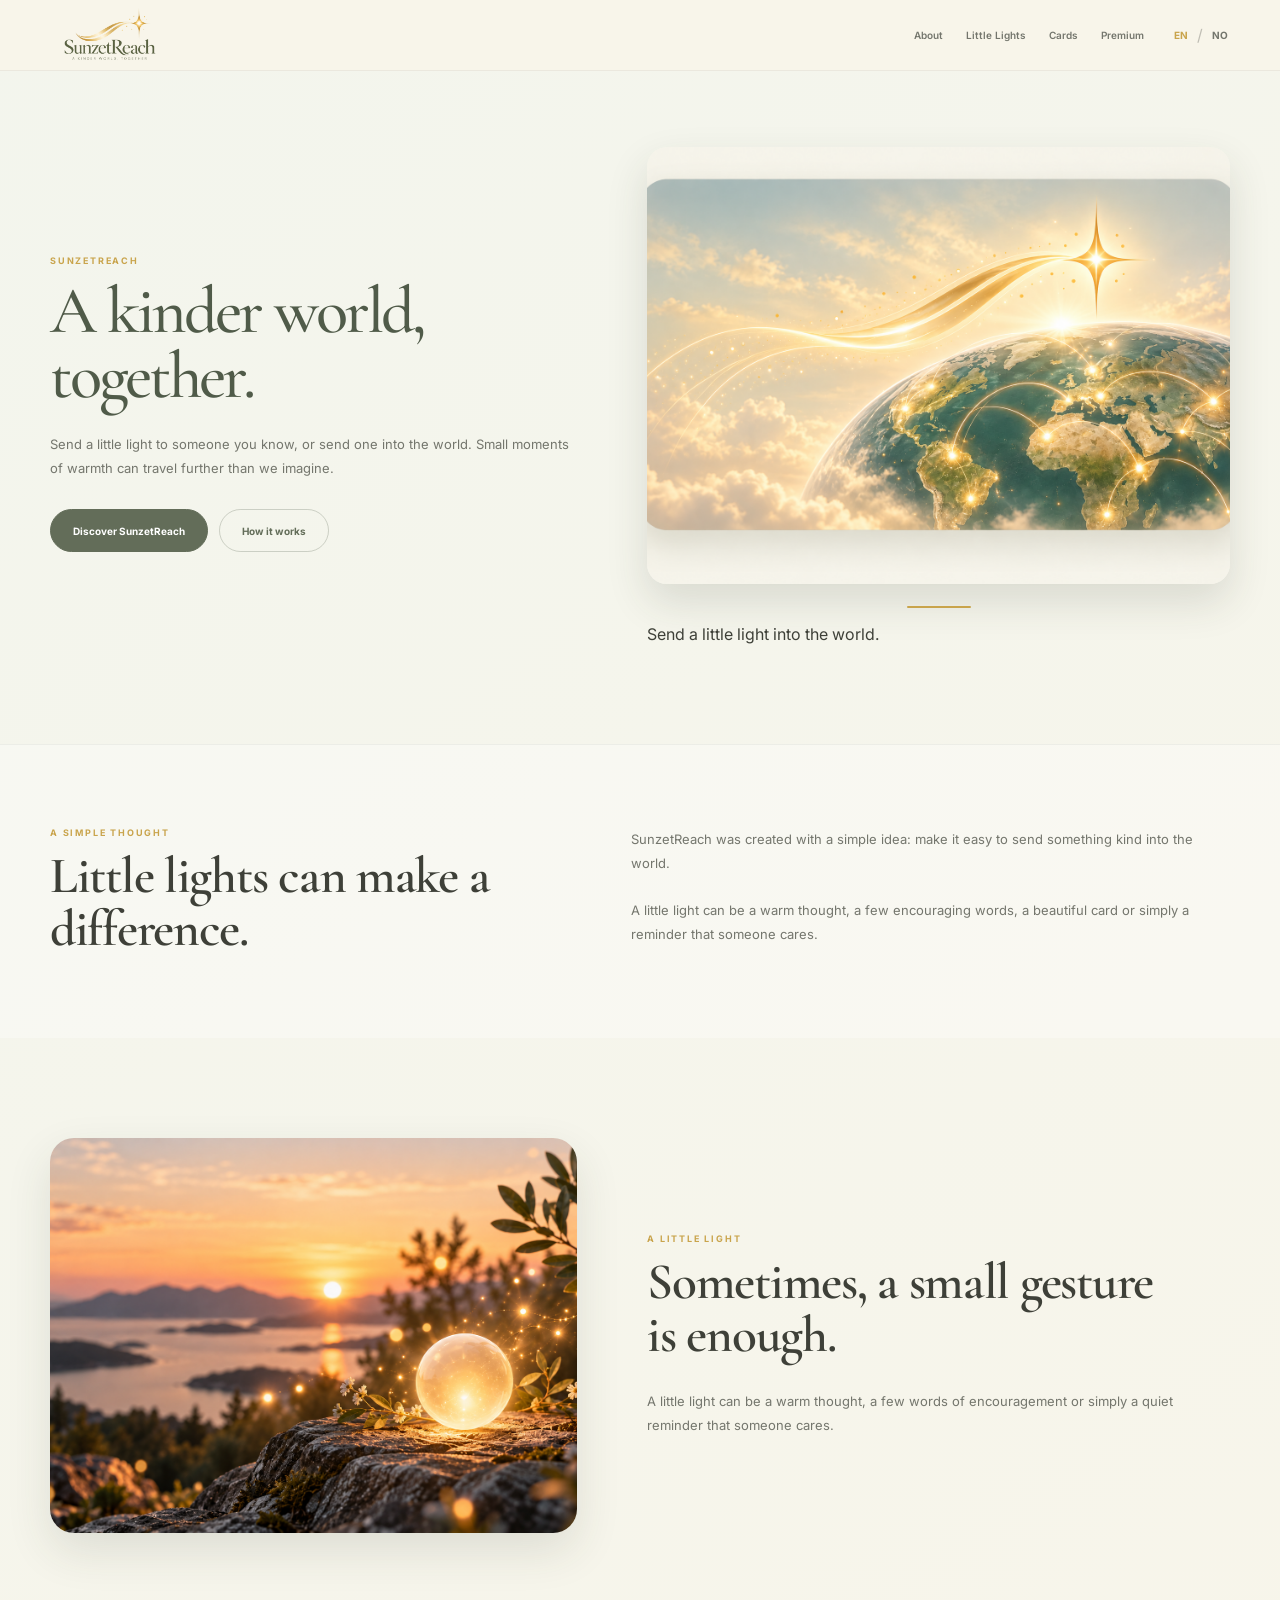
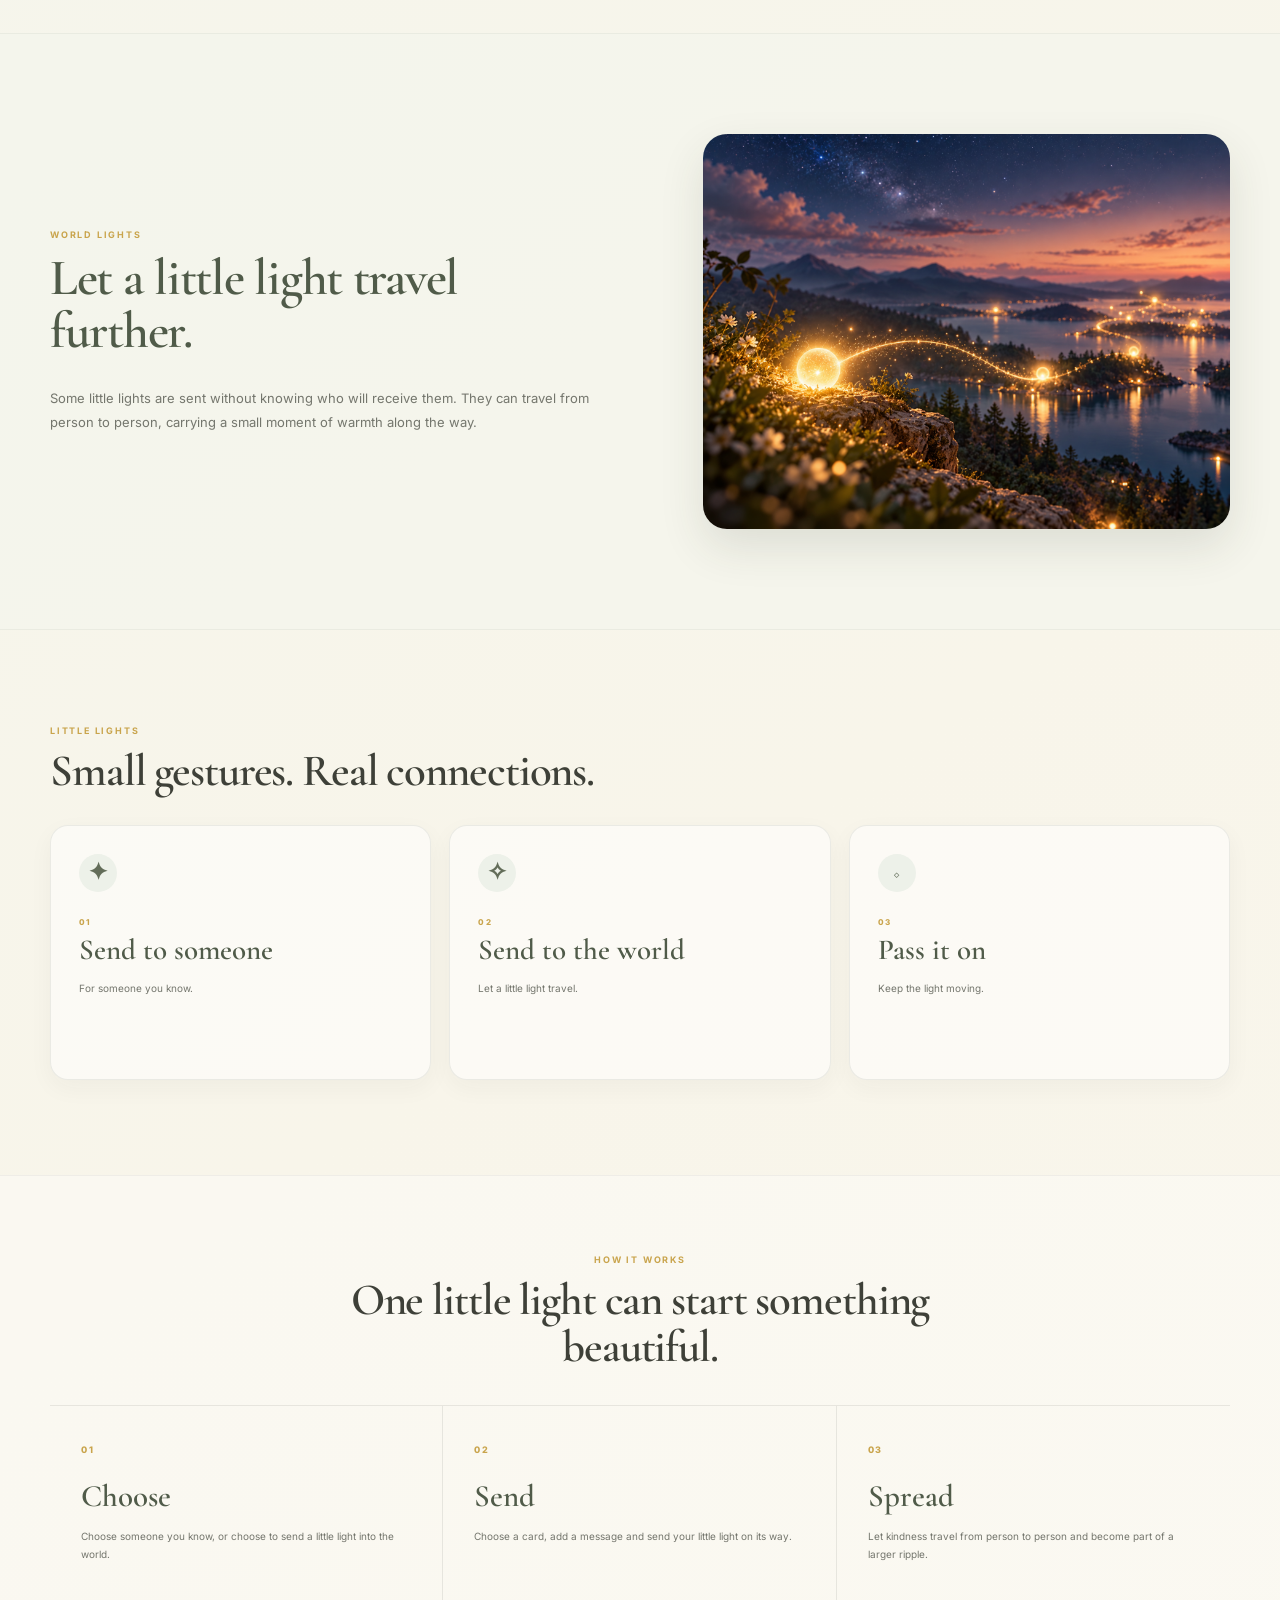
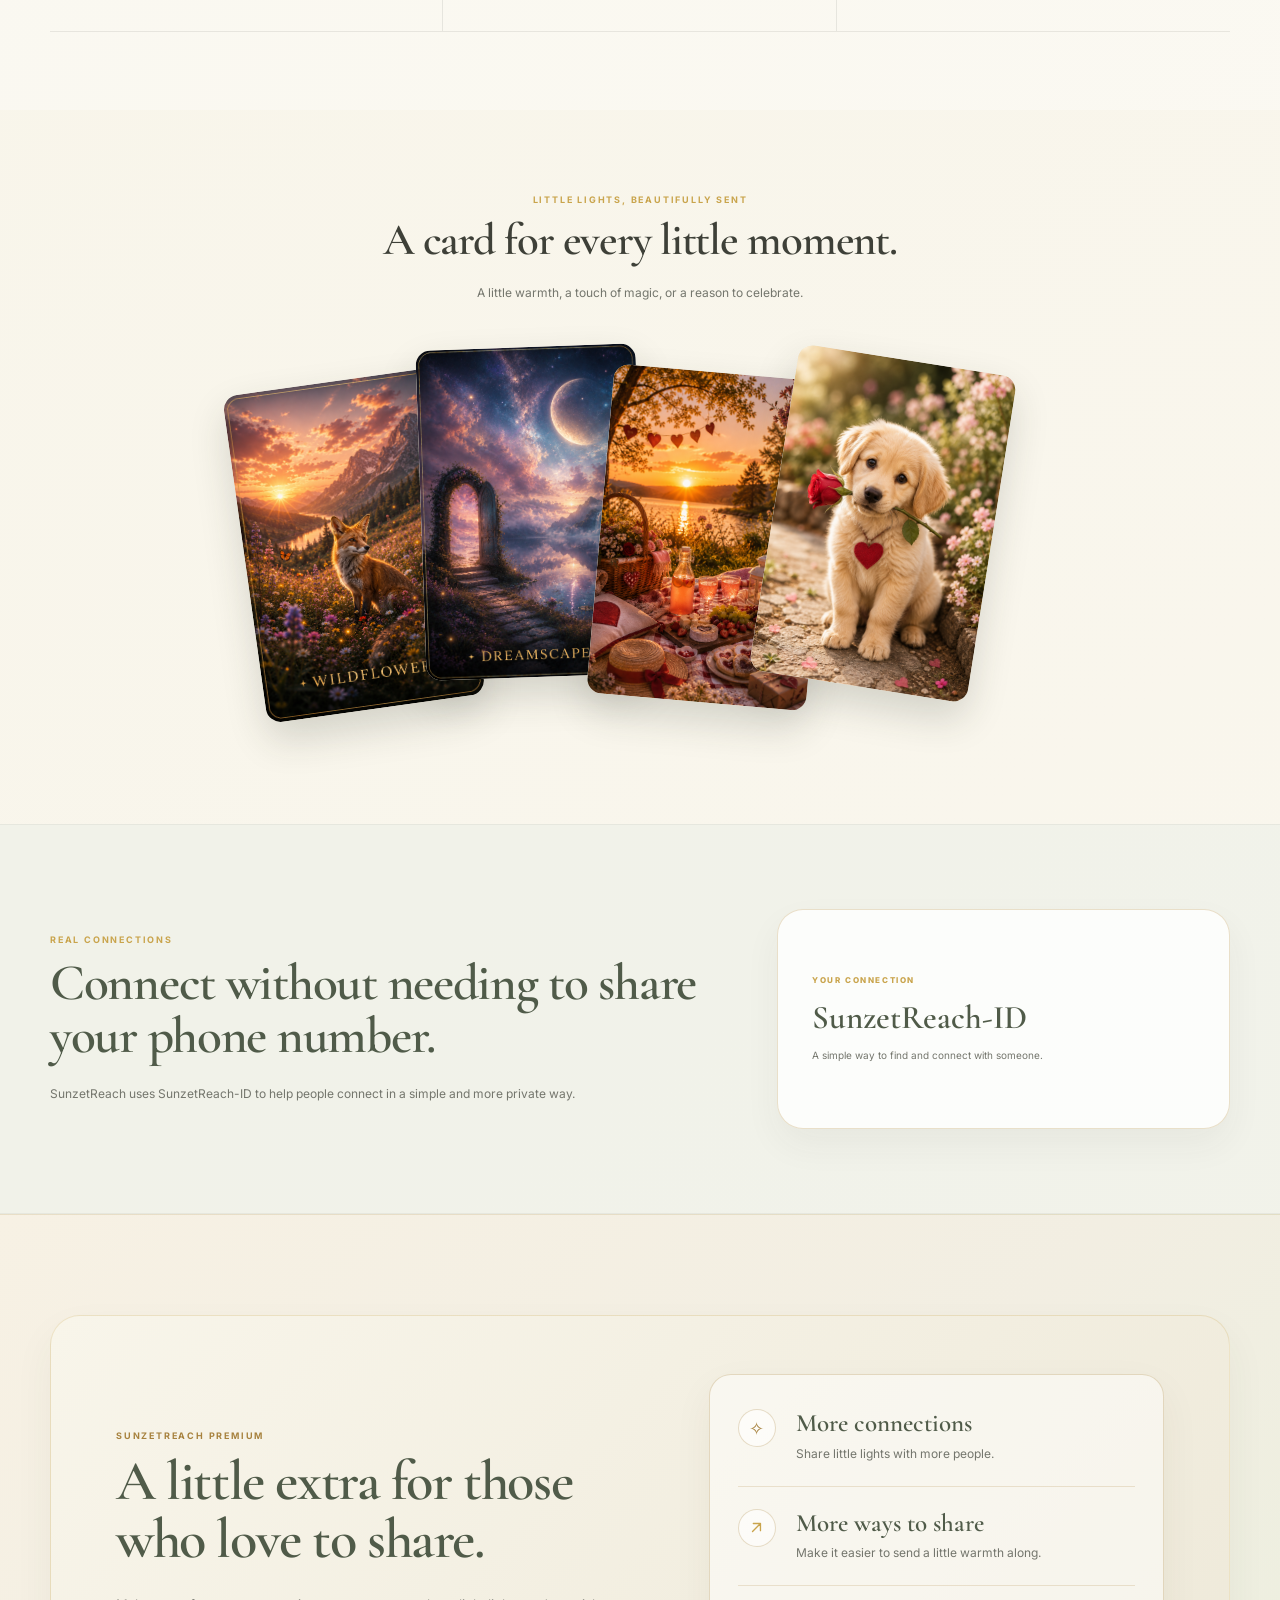
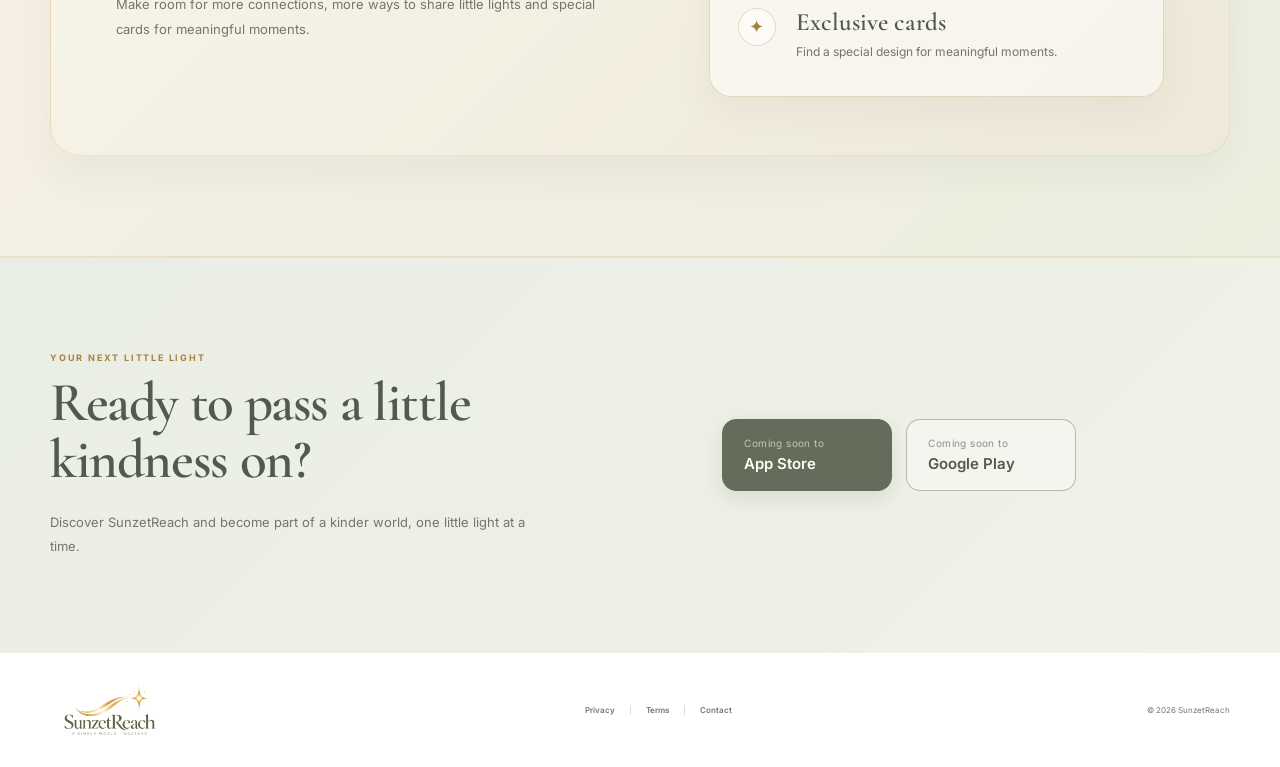
==== commit 92a9c03e: "Add hero image frame to index.html" ====
--- a/index.html
+++ b/index.html
@@ -50,6 +50,7 @@
           </div>
         </div>
         <div class="hero-art">
+            <div class="hero-image-frame">
           <div class="hero-logo-card">
           
               <img src="sunzetreach-hero.png.png" alt="SunzetReach" class="hero-logo" />
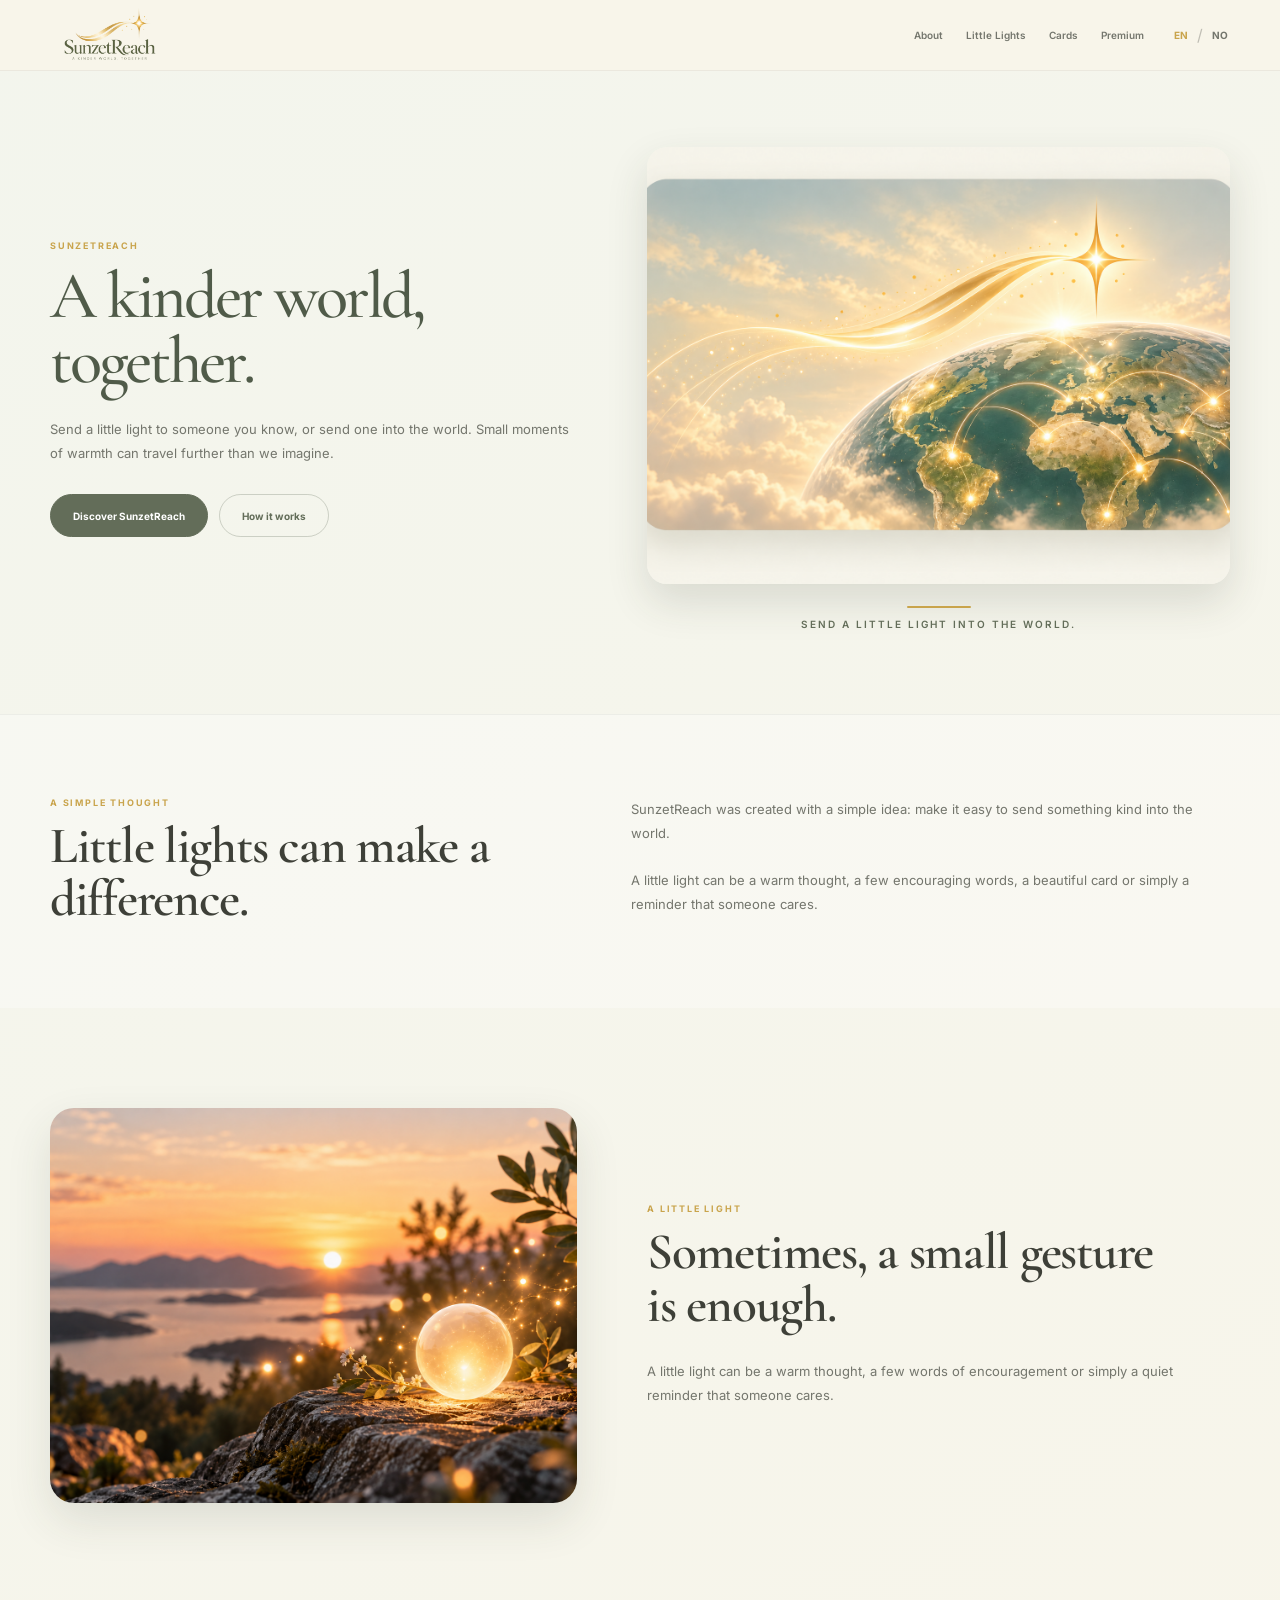
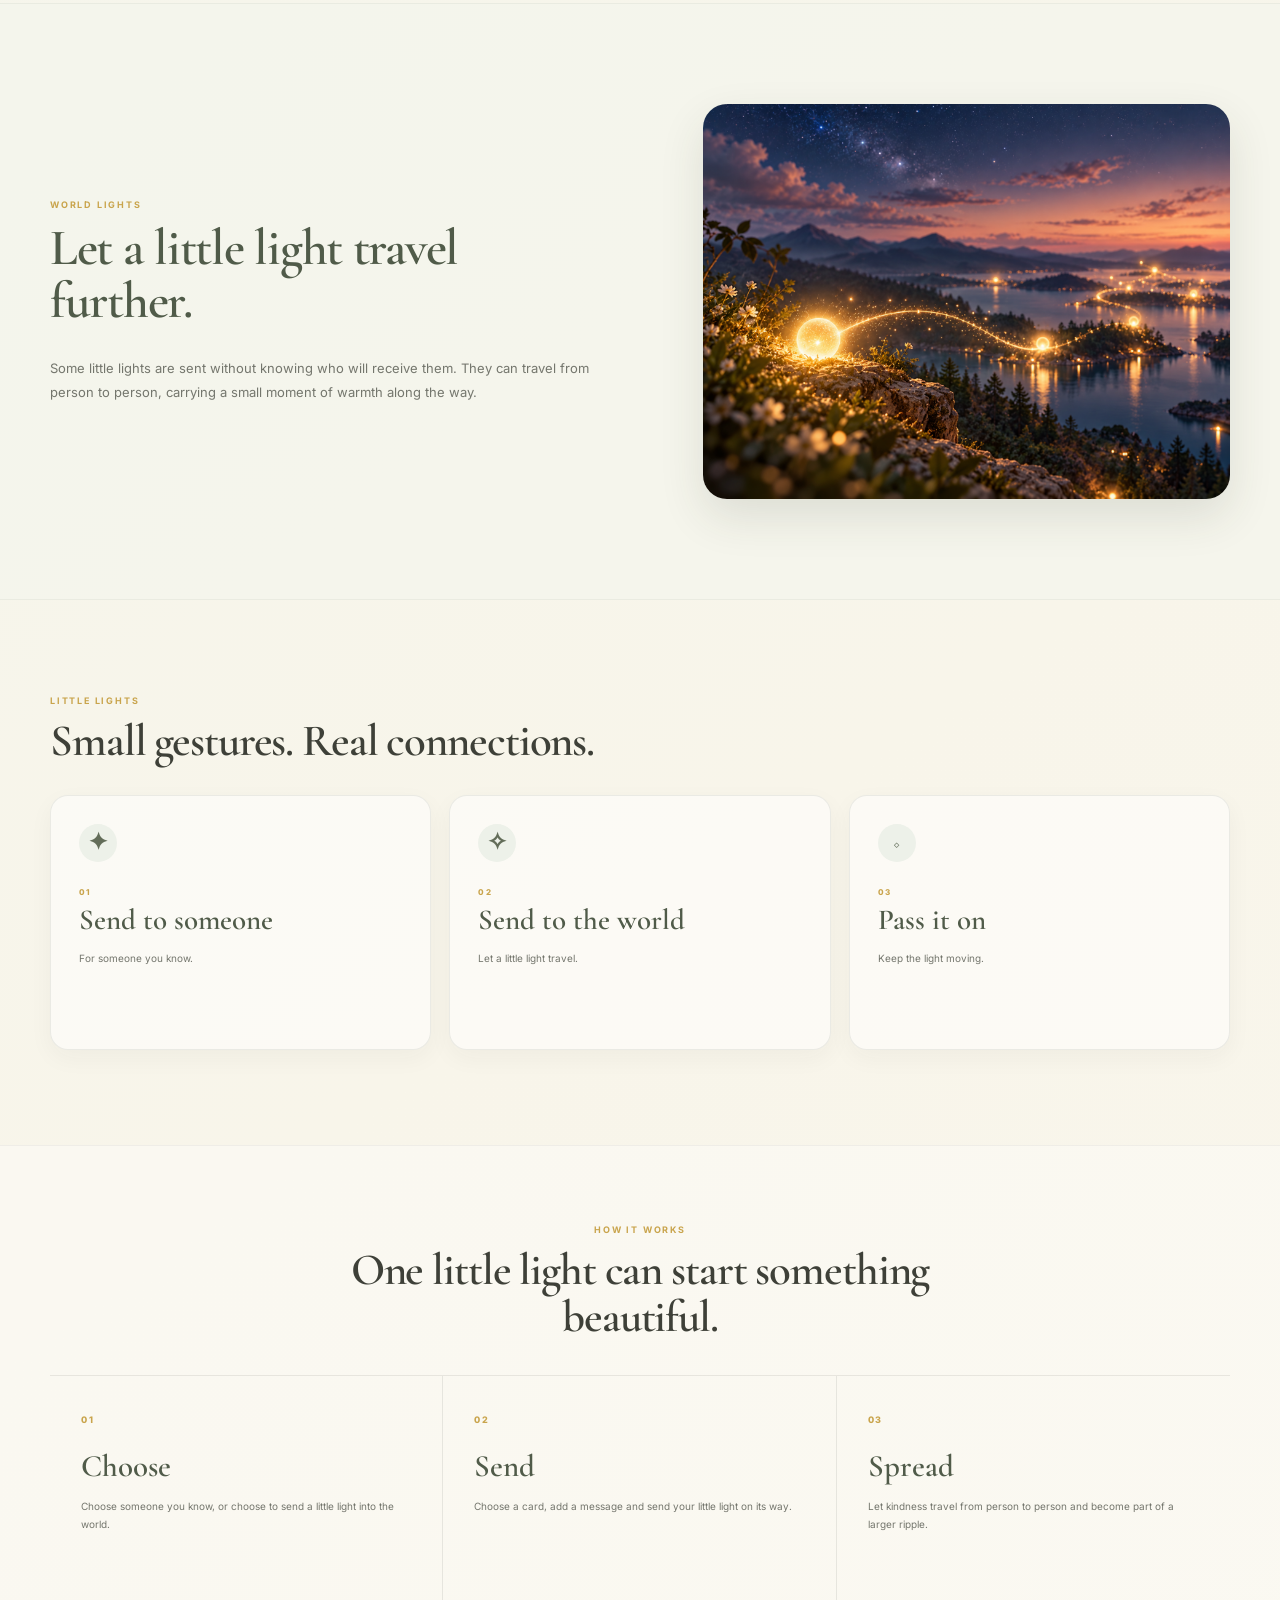
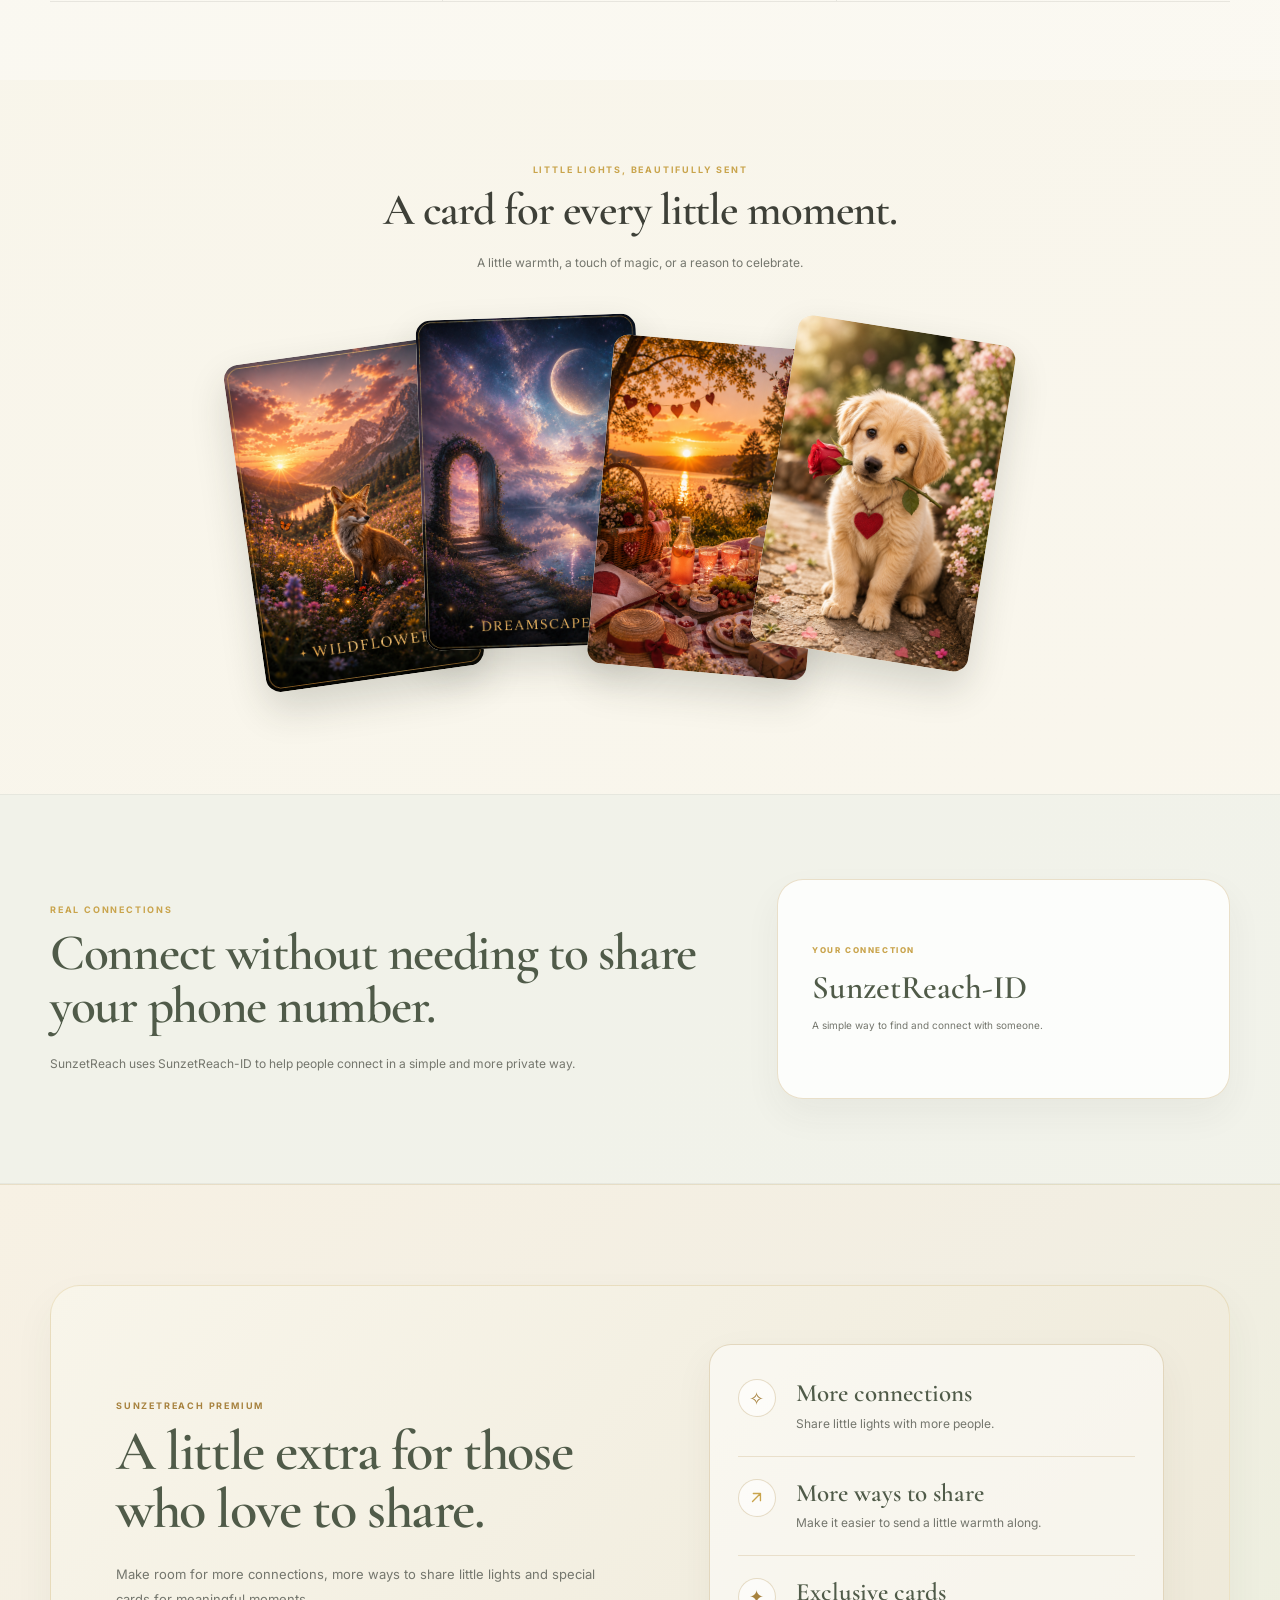
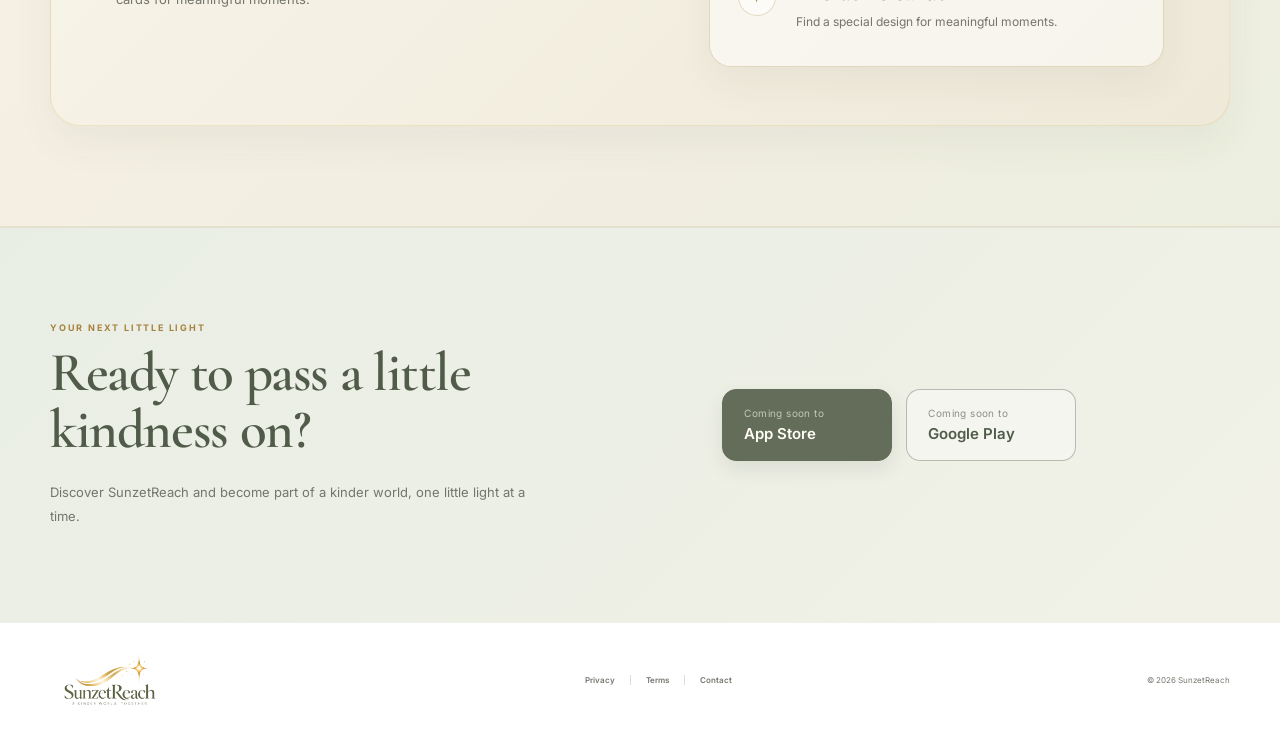
==== commit 6ac5347a: "Refactor hero section in index.html Fix HTML structure by adjusting hero image frame and logo line." ====
--- a/index.html
+++ b/index.html
@@ -50,12 +50,11 @@
           </div>
         </div>
         <div class="hero-art">
+          <div class="hero-logo-card">
             <div class="hero-image-frame">
-          <div class="hero-logo-card">
-          
               <img src="sunzetreach-hero.png.png" alt="SunzetReach" class="hero-logo" />
             </div>
-            <div class="hero-logo-line"></div>
+            <div class="hero-logo-line" aria-hidden="true"></div>
             <p data-en="Send a little light into the world." data-no="Send et lite lysglimt ut i verden.">Send a little light into the world.</p>
           </div>
         </div>
